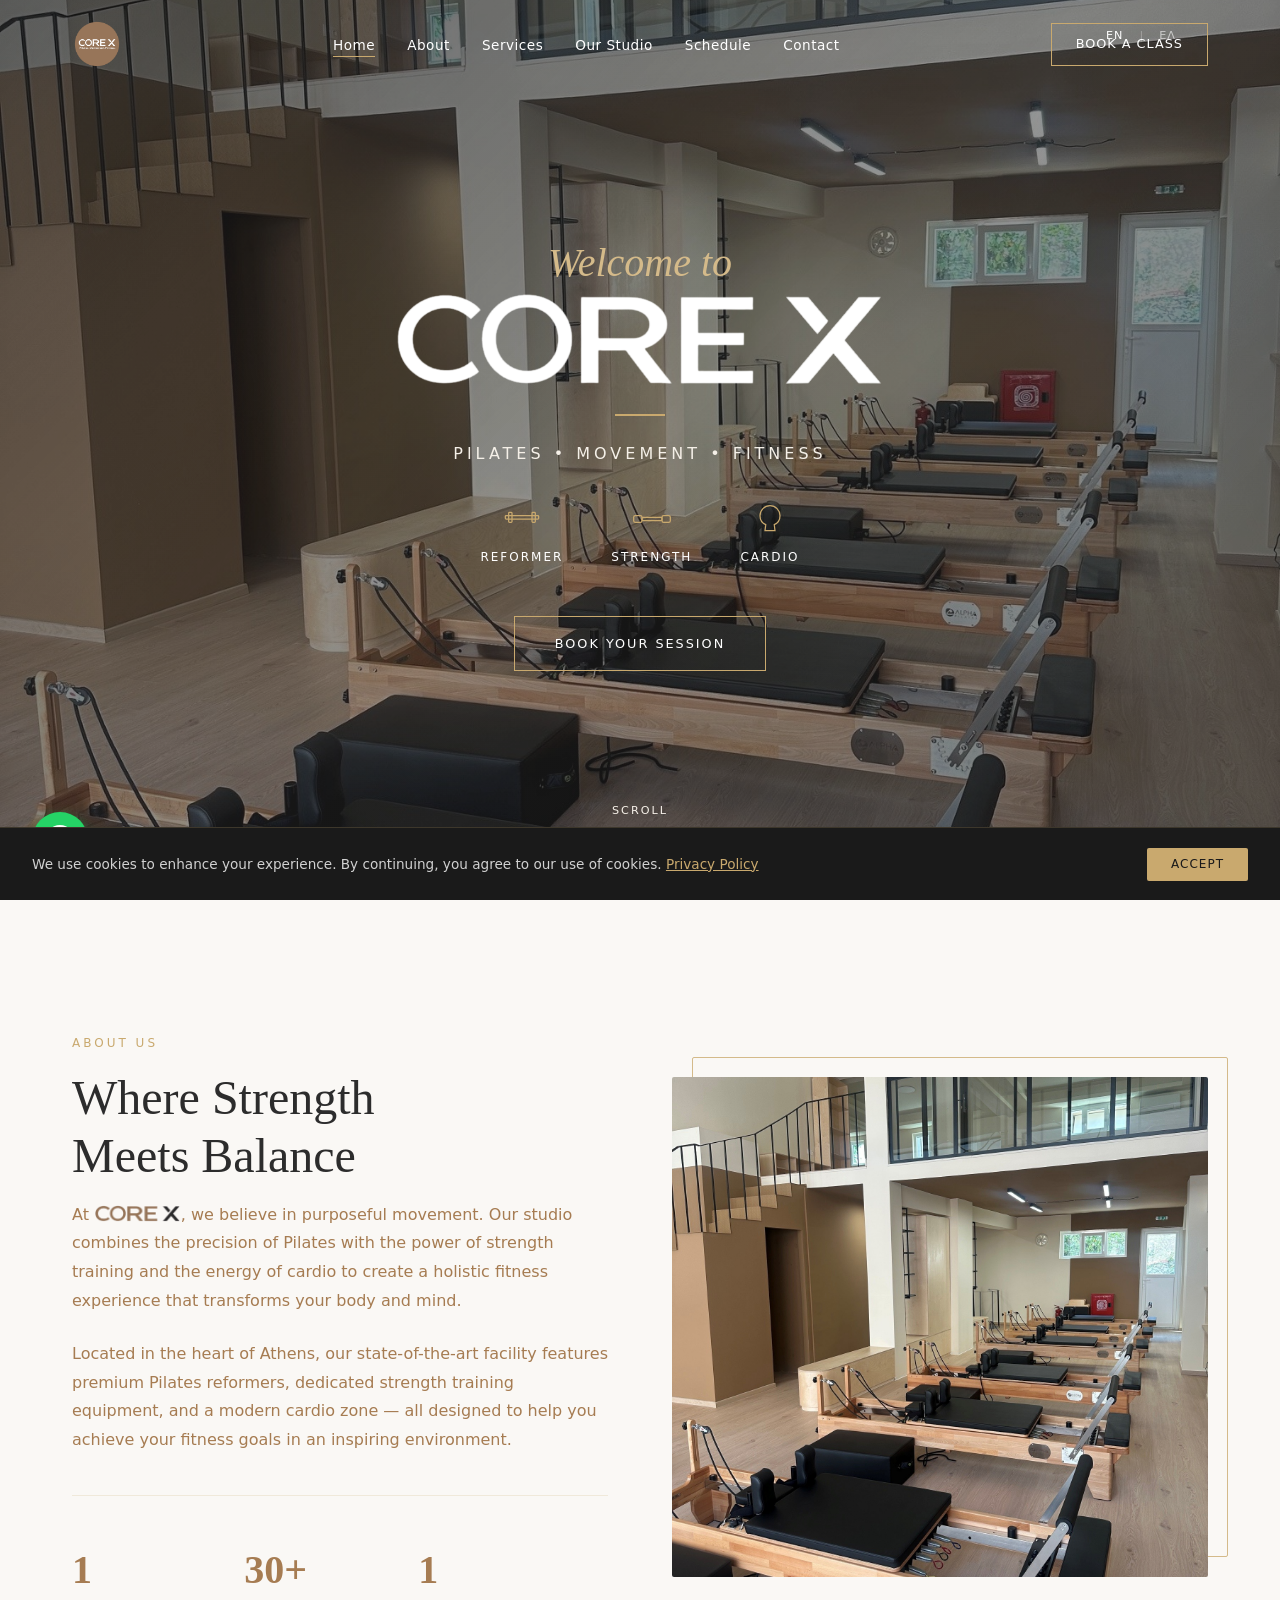
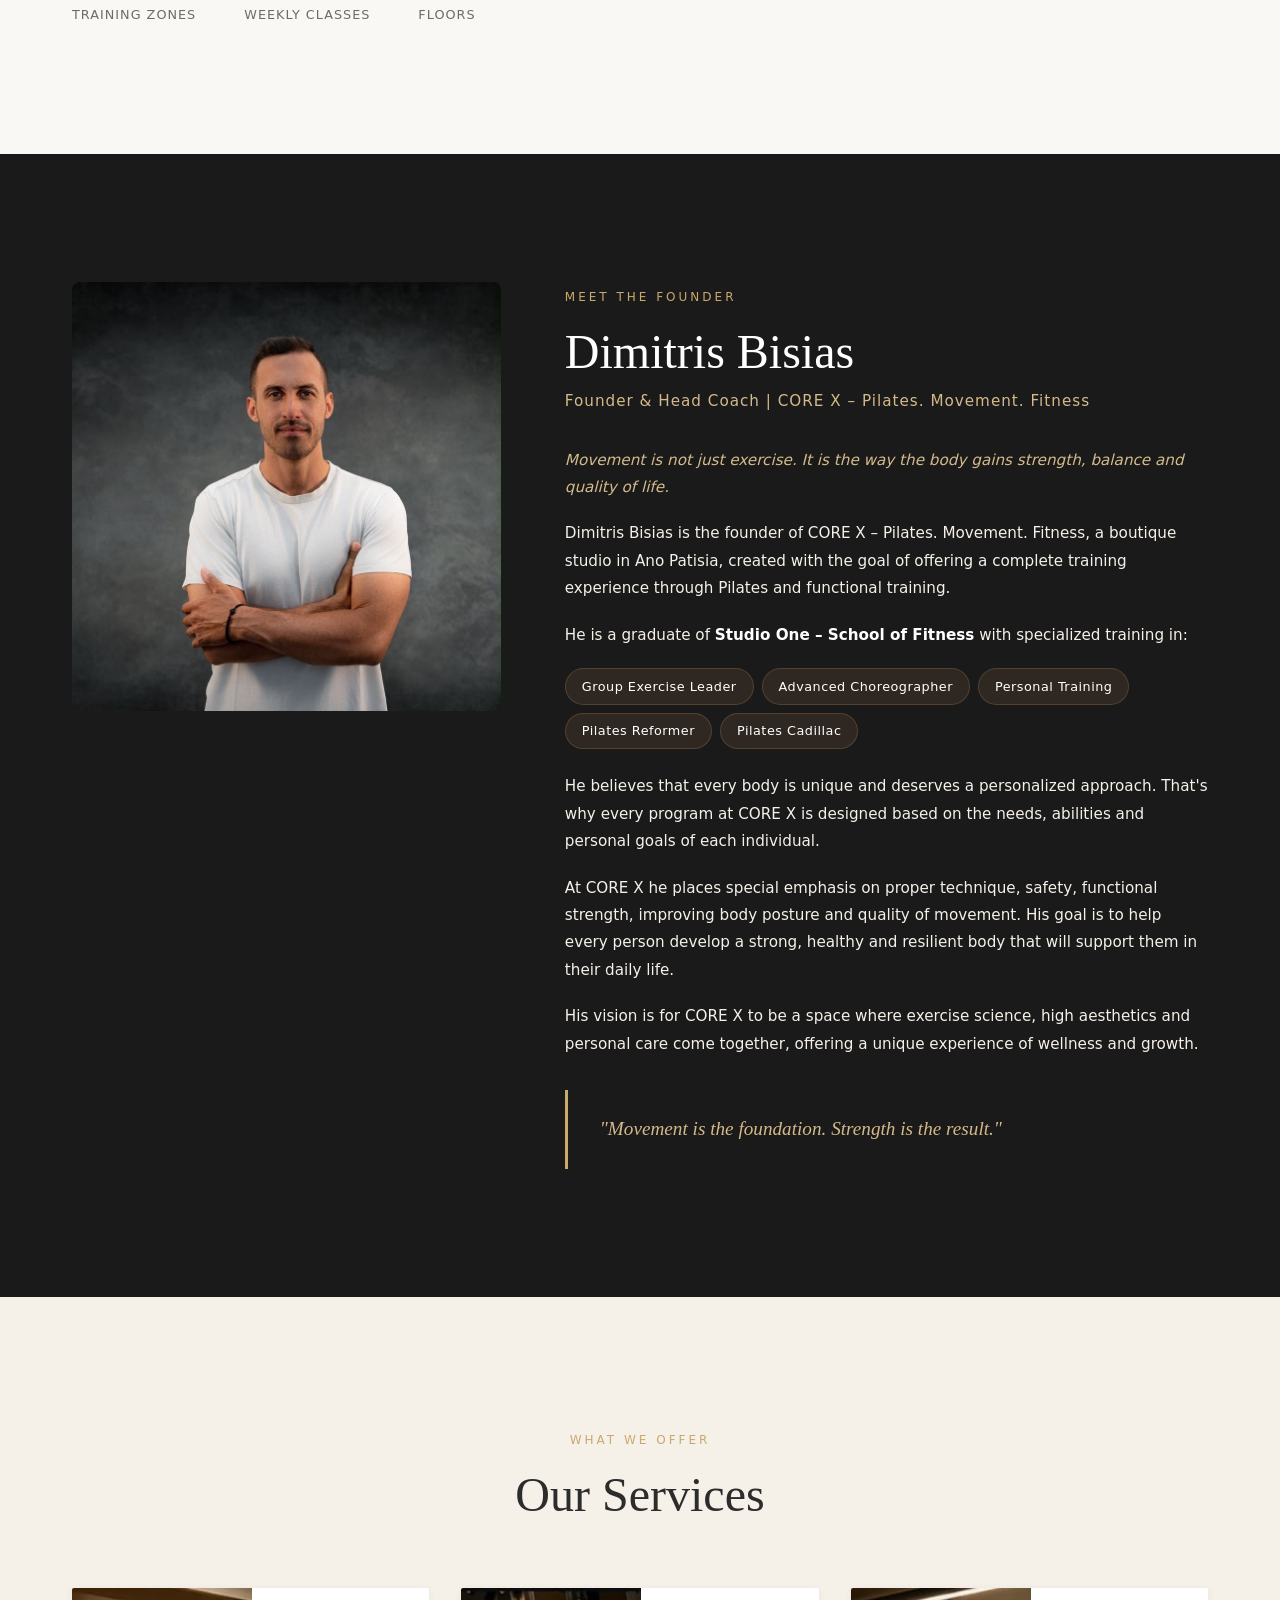
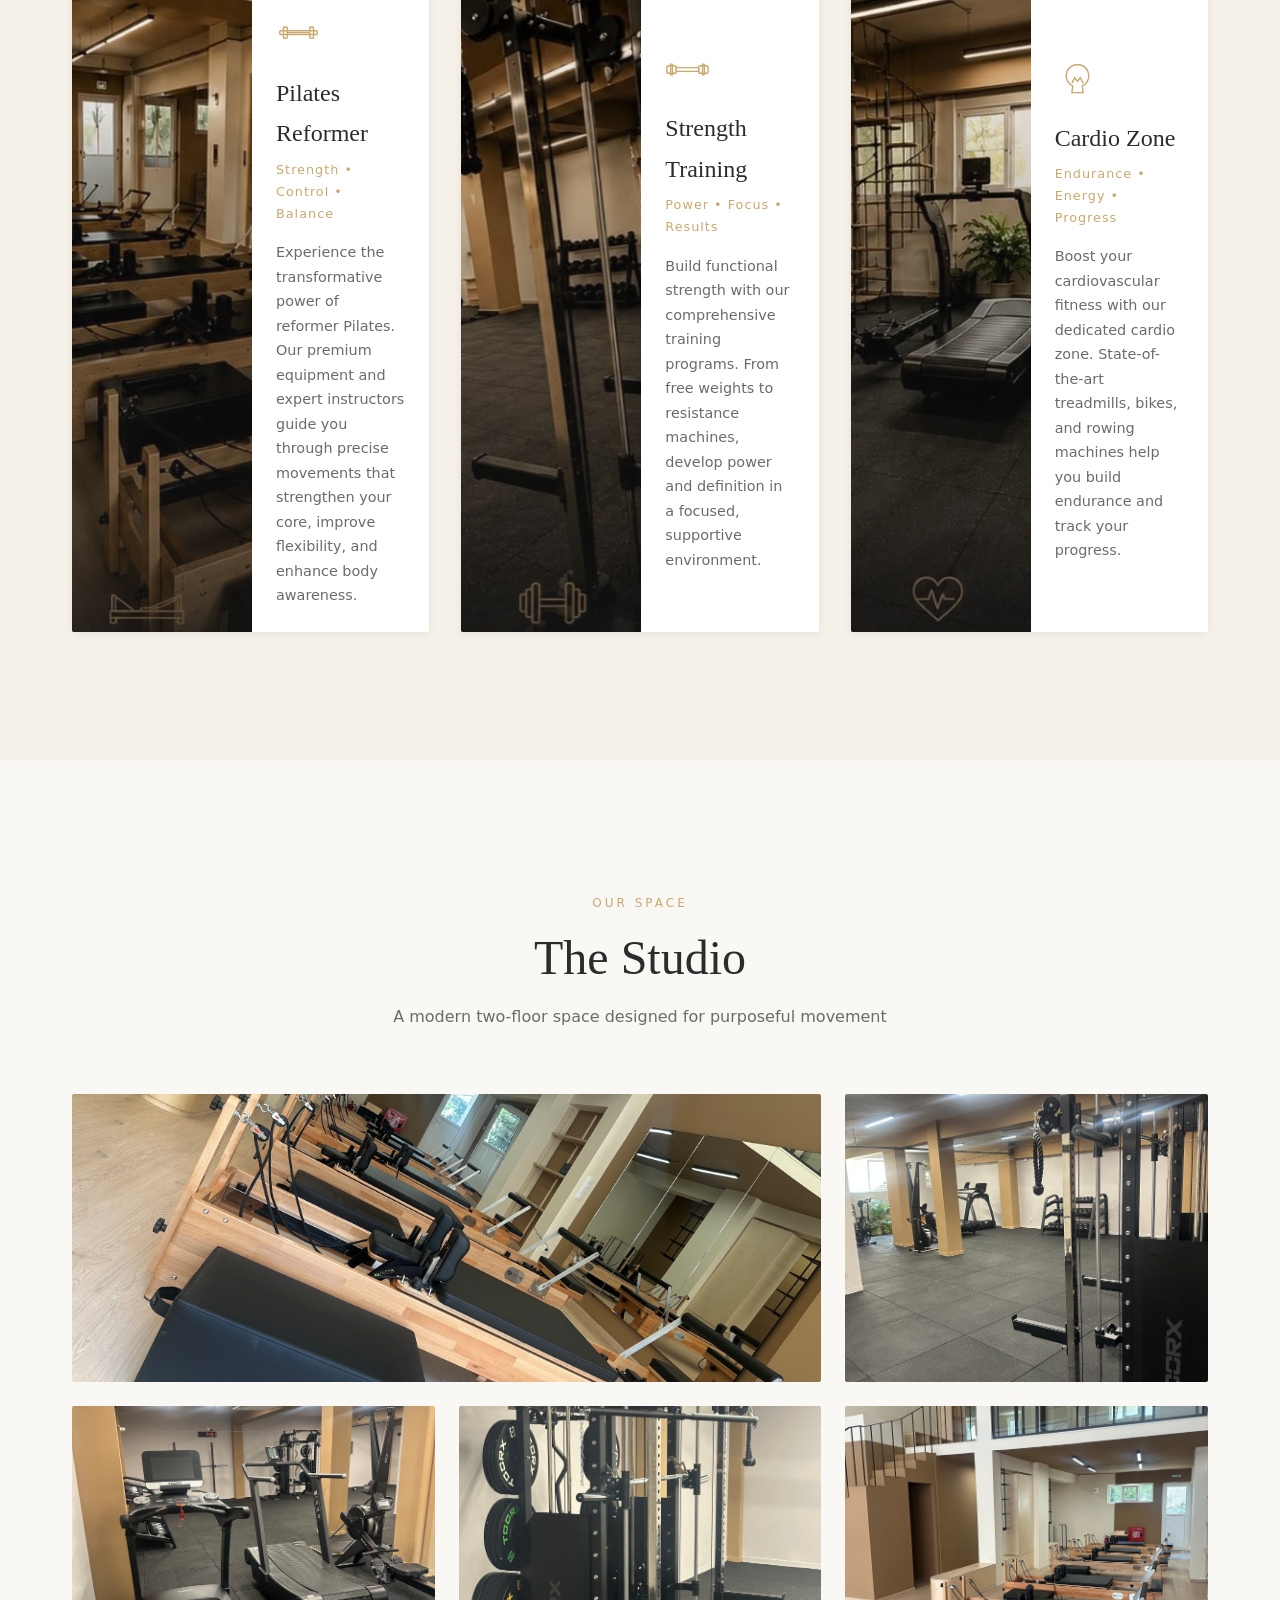
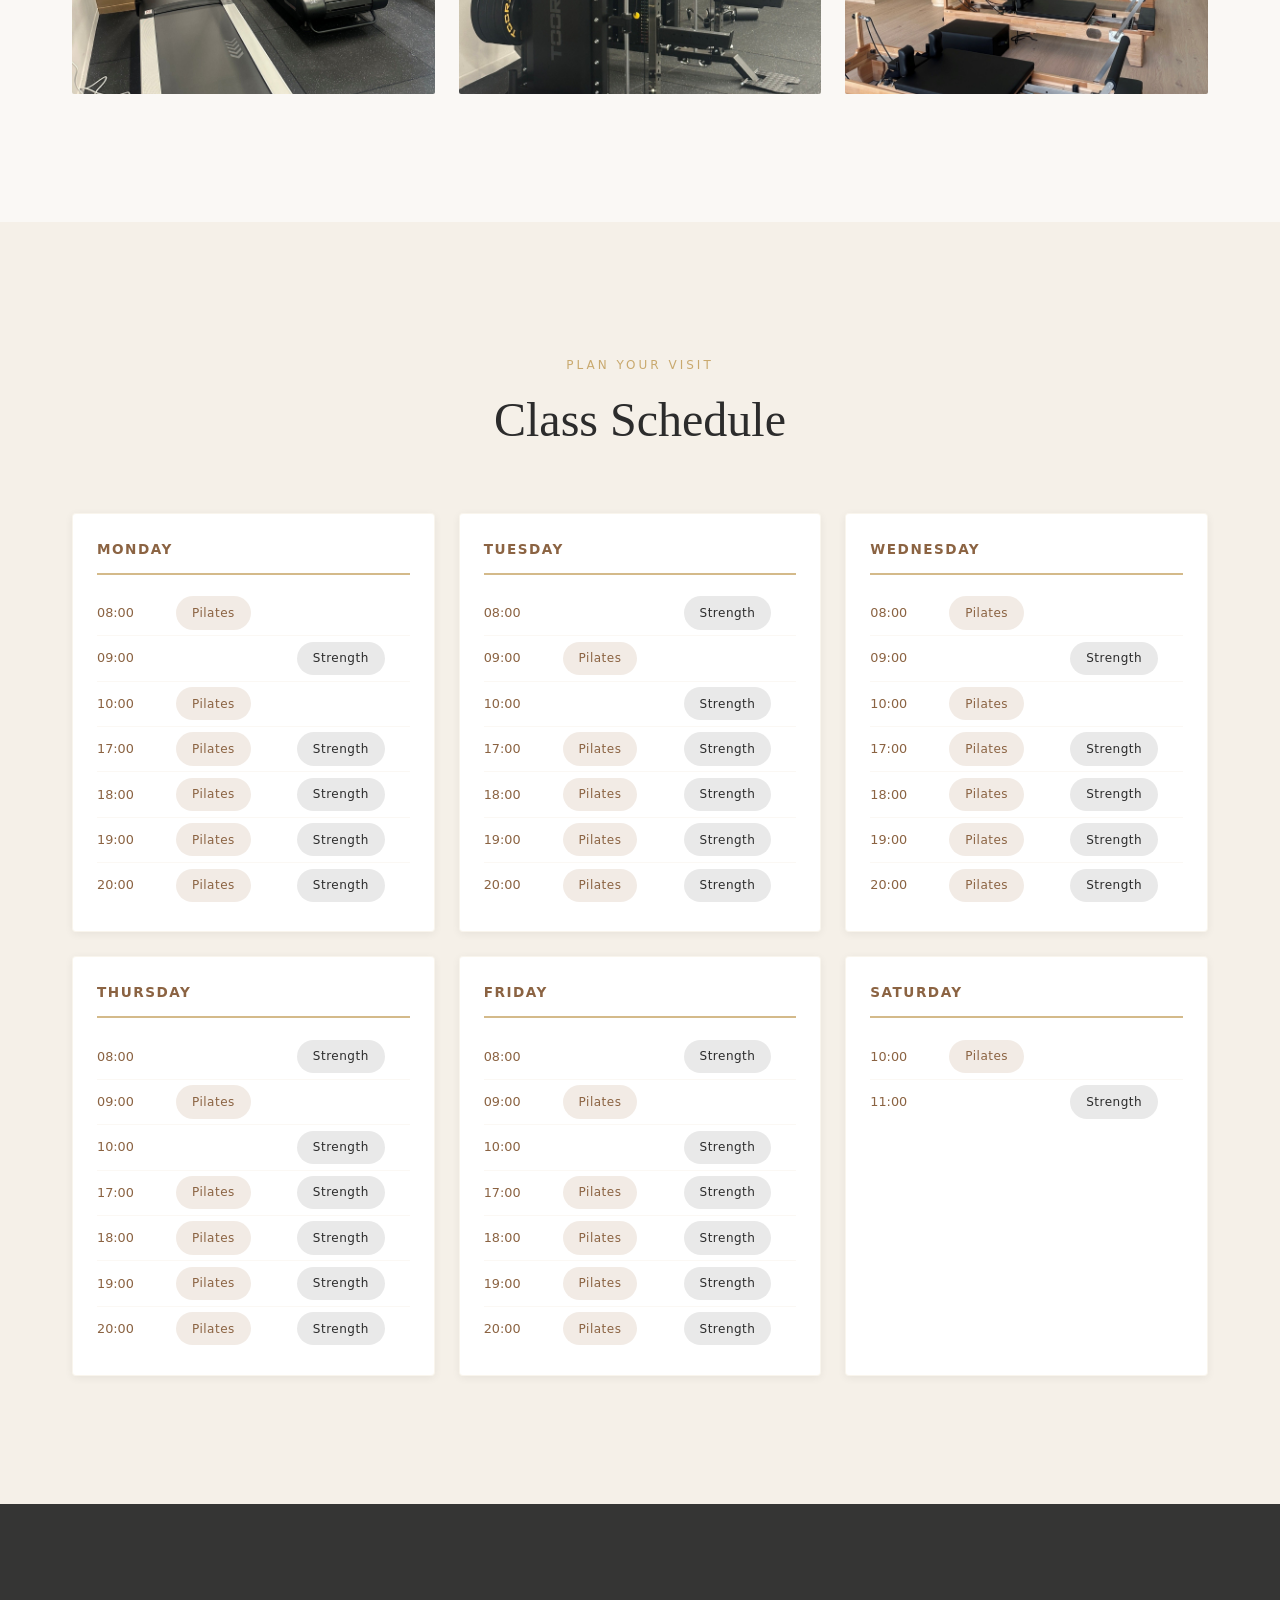
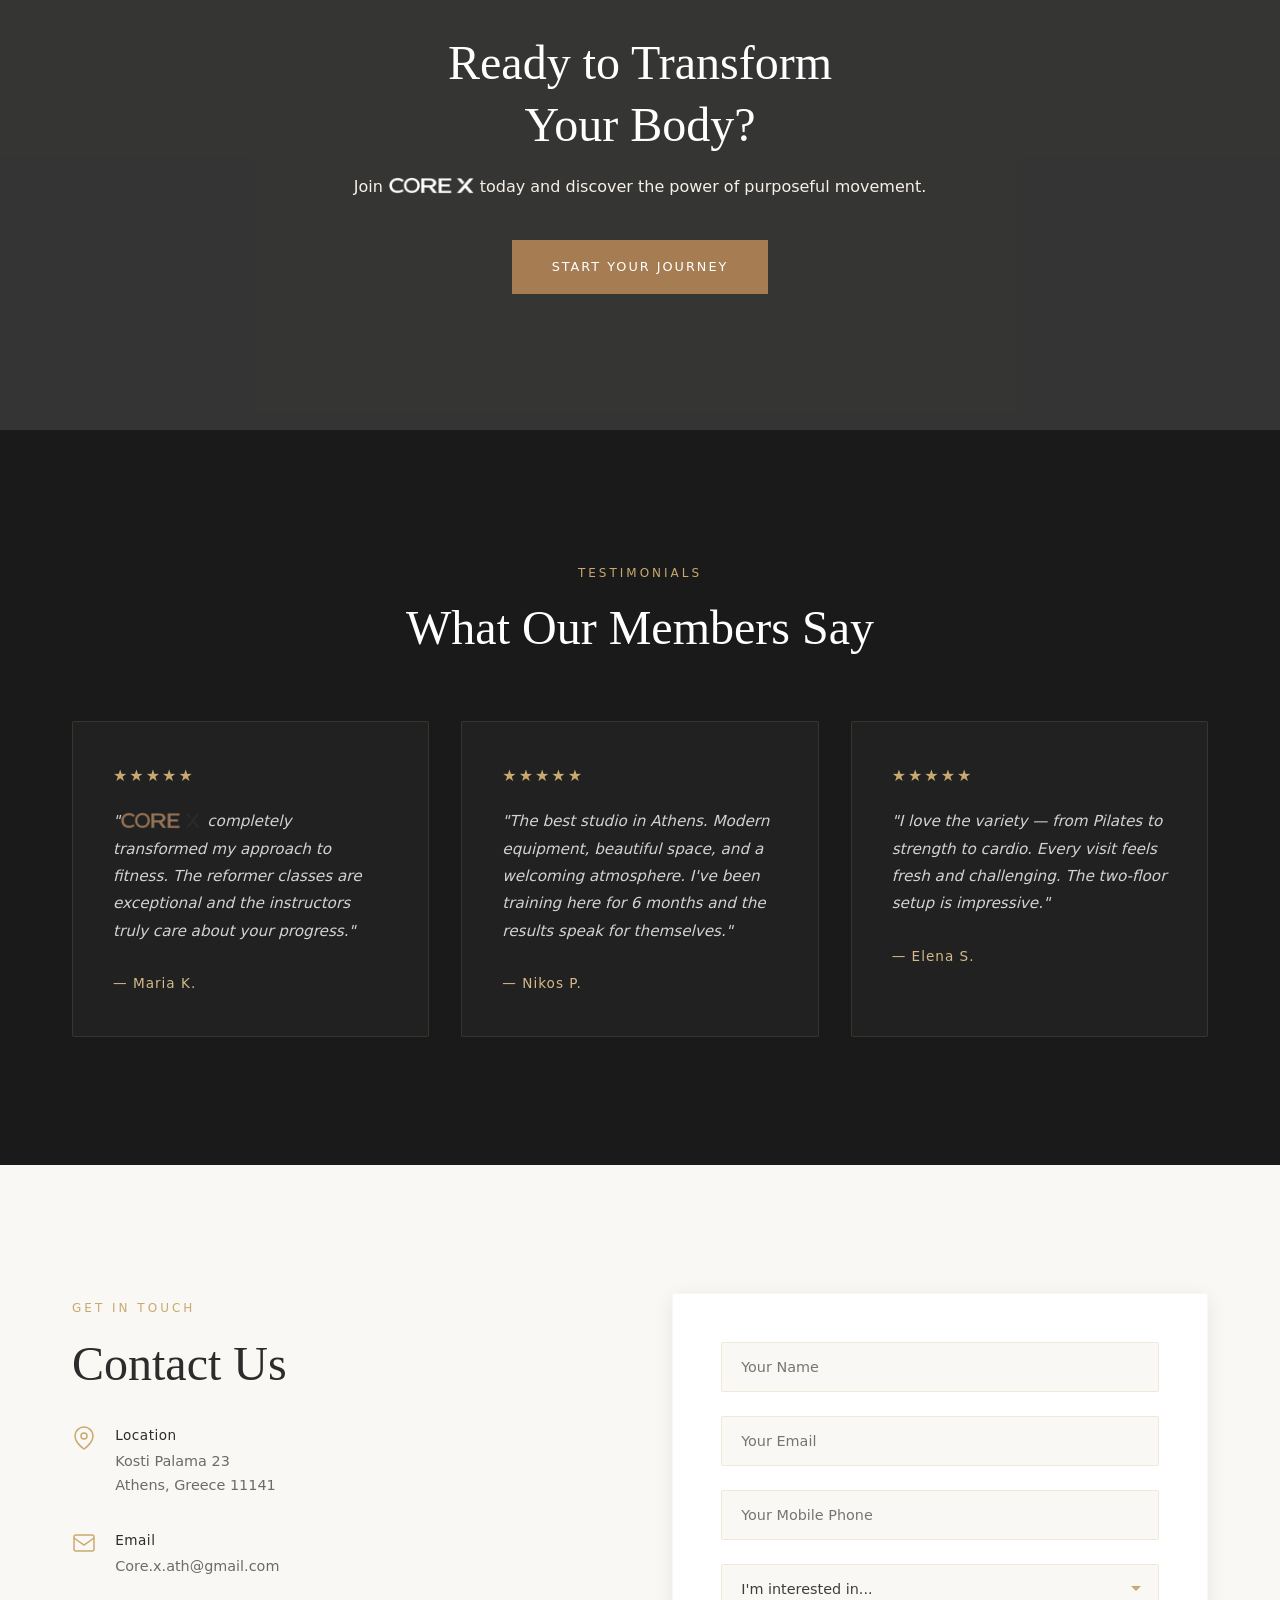
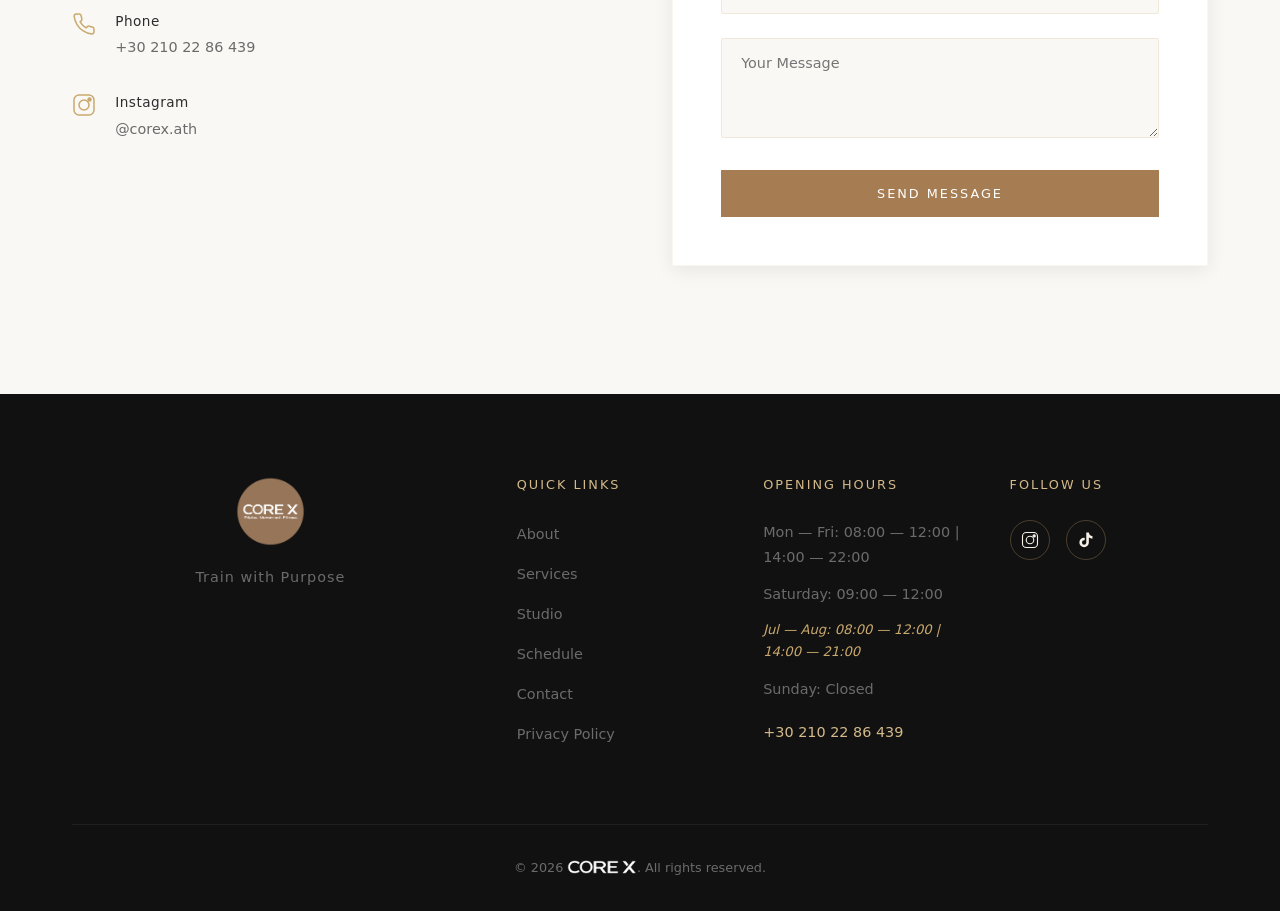
==== index.html @ 6aaf7513 "Add files via upload" ====
<!DOCTYPE html>
<html lang="en">
<head>
    <meta charset="UTF-8">
    <meta name="viewport" content="width=device-width, initial-scale=1.0">
    <title>CORE X — Pilates. Movement. Fitness. | Athens, Greece</title>
    <meta name="description" content="CORE X is a premium Pilates and fitness studio in Athens, Greece. Reformer Pilates, strength training, and cardio in a modern two-floor facility.">
    <meta name="keywords" content="Pilates Athens, Reformer Pilates, fitness studio Athens, strength training Greece, CORE X">
    <meta name="author" content="CORE X">
    <link rel="canonical" href="https://startup-ground-zero.github.io/Core-x/">

    <!-- Google Search Console verification (replace content with your actual verification code) -->
    <meta name="google-site-verification" content="YOUR_VERIFICATION_CODE_HERE">

    <!-- Open Graph -->
    <meta property="og:title" content="CORE X — Pilates. Movement. Fitness.">
    <meta property="og:description" content="Premium Pilates and fitness studio in Athens, Greece. Reformer, strength training, and cardio.">
    <meta property="og:image" content="https://startup-ground-zero.github.io/Core-x/Pilates_beds_overview_1.jpg">
    <meta property="og:url" content="https://startup-ground-zero.github.io/Core-x/">
    <meta property="og:type" content="website">
    <meta property="og:locale" content="en_US">
    <meta property="og:locale:alternate" content="el_GR">

    <!-- Structured Data -->
    <script type="application/ld+json">
    {
        "@context": "https://schema.org",
        "@type": "HealthClub",
        "name": "CORE X",
        "description": "Premium Pilates and fitness studio in Athens, Greece.",
        "url": "https://startup-ground-zero.github.io/Core-x",
        "telephone": "+302102286439",
        "address": {
            "@type": "PostalAddress",
            "streetAddress": "Κωστή Παλαμά 23",
            "addressLocality": "Athens",
            "postalCode": "11141",
            "addressCountry": "GR"
        },
        "openingHoursSpecification": [
            {"@type": "OpeningHoursSpecification", "dayOfWeek": ["Monday","Tuesday","Wednesday","Thursday","Friday"], "opens": "08:00", "closes": "12:00"},
            {"@type": "OpeningHoursSpecification", "dayOfWeek": ["Monday","Tuesday","Wednesday","Thursday","Friday"], "opens": "14:00", "closes": "22:00"},
            {"@type": "OpeningHoursSpecification", "dayOfWeek": "Saturday", "opens": "09:00", "closes": "12:00"}
        ],
        "image": "https://startup-ground-zero.github.io/Core-x/Pilates_beds_overview_1.jpg",
        "sameAs": ["https://instagram.com/corex.ath"]
    }
    </script>

    <link rel="icon" type="image/svg+xml" href="data:image/svg+xml,%3Csvg xmlns='http://www.w3.org/2000/svg' viewBox='0 0 100 100'%3E%3Ccircle cx='50' cy='50' r='45' fill='%23A67C52'/%3E%3Ctext x='50' y='58' font-family='Montserrat,sans-serif' font-size='22' font-weight='600' fill='white' text-anchor='middle'%3ECX%3C/text%3E%3C/svg%3E">
    <link rel="apple-touch-icon" href="data:image/svg+xml,%3Csvg xmlns='http://www.w3.org/2000/svg' viewBox='0 0 180 180'%3E%3Crect width='180' height='180' rx='40' fill='%23A67C52'/%3E%3Ctext x='90' y='105' font-family='Montserrat,sans-serif' font-size='50' font-weight='600' fill='white' text-anchor='middle'%3ECX%3C/text%3E%3C/svg%3E">
    <meta name="theme-color" content="#A67C52">
    <link rel="preconnect" href="https://fonts.googleapis.com">
    <link rel="preconnect" href="https://fonts.gstatic.com" crossorigin>
    <link href="https://fonts.googleapis.com/css2?family=Montserrat:wght@200;700&display=swap" rel="stylesheet">
    <link rel="stylesheet" href="styles.css">

    <!-- Google Analytics — only loads after cookie consent -->
    <script>
        window.dataLayer = window.dataLayer || [];
        function gtag(){dataLayer.push(arguments);}
        function loadGA() {
            if (document.querySelector('script[src*="googletagmanager"]')) return;
            var s = document.createElement('script');
            s.src = 'https://www.googletagmanager.com/gtag/js?id=GA_MEASUREMENT_ID';
            s.async = true;
            document.head.appendChild(s);
            gtag('js', new Date());
            gtag('config', 'GA_MEASUREMENT_ID');
        }
        if (localStorage.getItem('corex-cookies-accepted')) { loadGA(); }
    </script>
</head>
<body>

    <!-- Preloader -->
    <div class="preloader" id="preloader">
        <div class="preloader-inner">
            <img src="logo_master.png" alt="CORE X Logo" class="preloader-logo-img" width="1339" height="1339">
            <div class="preloader-bar"><div class="preloader-progress"></div></div>
        </div>
    </div>

    <!-- Language Toggle -->
    <div class="lang-toggle" id="lang-toggle">
        <button class="lang-btn active" data-lang="en">EN</button>
        <span class="lang-divider">|</span>
        <button class="lang-btn" data-lang="el">ΕΛ</button>
    </div>

    <!-- Navigation -->
    <nav class="navbar" id="navbar">
        <div class="nav-container">
            <a href="#home" class="nav-logo">
                <img src="logo_master.png" alt="CORE X Logo" class="nav-logo-img" width="1339" height="1339">
            </a>
            <ul class="nav-menu" id="nav-menu">
                <li><a href="#home" class="nav-link" data-en="Home" data-el="Αρχική">Home</a></li>
                <li><a href="#about" class="nav-link" data-en="About" data-el="Σχετικά">About</a></li>
                <li><a href="#services" class="nav-link" data-en="Services" data-el="Υπηρεσίες">Services</a></li>
                <li><a href="#studio" class="nav-link" data-en="Our Studio" data-el="Χώρος">Our Studio</a></li>
                <li><a href="#schedule" class="nav-link" data-en="Schedule" data-el="Πρόγραμμα">Schedule</a></li>
                <li><a href="#contact" class="nav-link" data-en="Contact" data-el="Επικοινωνία">Contact</a></li>
            </ul>
            <a href="#contact" class="nav-cta" data-en="Book a Class" data-el="Κράτηση">Book a Class</a>
            <button class="nav-toggle" id="nav-toggle" aria-label="Toggle navigation">
                <span></span>
                <span></span>
                <span></span>
            </button>
        </div>
    </nav>

    <!-- Hero Slideshow -->
    <section class="hero" id="home">
        <div class="hero-slides">
            <div class="hero-slide active" style="background-image: url('Pilates_beds_1.jpg')"></div>
            <div class="hero-slide" style="background-image: url('Pilates_beds_close_2.jpg')"></div>
            <div class="hero-slide" style="background-image: url('Pilates_beds_overview_1.jpg')"></div>
            <div class="hero-slide" style="background-image: url('strength training.jpg')"></div>
            <div class="hero-slide" style="background-image: url('Training_Area_1.jpg')"></div>
            <div class="hero-slide" style="background-image: url('Training_Area_2.jpg')"></div>
            <div class="hero-slide" style="background-image: url('Training_Area_3.jpg')"></div>
            <div class="hero-slide" style="background-image: url('weight_lifting_2.jpg')"></div>
        </div>
        <div class="hero-overlay"></div>
        <div class="hero-content">
            <span class="hero-pretext" data-en="Welcome to" data-el="Καλωσήρθατε στο">Welcome to</span>
            <img src="PDF_corex_screenshot-removebg-preview.png" alt="CORE X" class="hero-brand-img">
            <div class="hero-divider"></div>
            <p class="hero-tagline" data-en="Pilates • Movement • Fitness" data-el="Pilates • Movement • Fitness">Pilates • Movement • Fitness</p>
            <div class="hero-services">
                <div class="hero-service">
                    <svg viewBox="0 0 48 48" fill="none" stroke="currentColor" stroke-width="1.5"><rect x="4" y="20" width="40" height="4" rx="1"/><rect x="8" y="16" width="4" height="12" rx="1"/><rect x="36" y="16" width="4" height="12" rx="1"/></svg>
                    <span data-en="Reformer" data-el="Reformer">Reformer</span>
                </div>
                <div class="hero-service">
                    <svg viewBox="0 0 48 48" fill="none" stroke="currentColor" stroke-width="1.5"><rect x="2" y="20" width="10" height="8" rx="2"/><rect x="36" y="20" width="10" height="8" rx="2"/><rect x="12" y="22" width="24" height="4" rx="1"/></svg>
                    <span data-en="Strength" data-el="Strength">Strength</span>
                </div>
                <div class="hero-service">
                    <svg viewBox="0 0 48 48" fill="none" stroke="currentColor" stroke-width="1.5"><path d="M24 8C17.4 8 12 13.4 12 20c0 4.8 2.8 8.9 6.9 10.8L18 38h12l-.9-7.2C33.2 28.9 36 24.8 36 20c0-6.6-5.4-12-12-12z"/></svg>
                    <span data-en="Cardio" data-el="Cardio">Cardio</span>
                </div>
            </div>
            <a href="#contact" class="hero-btn" data-en="Book Your Session" data-el="Κλείσε Μάθημα">Book Your Session</a>
        </div>
        <div class="hero-scroll">
            <span>Scroll</span>
            <div class="scroll-line"></div>
        </div>
    </section>

    <!-- About Section -->
    <section class="about" id="about">
        <div class="container">
            <div class="about-grid">
                <div class="about-content reveal">
                    <span class="section-label" data-en="About Us" data-el="Σχετικά με εμάς">About Us</span>
                    <h2 class="section-title" data-en="Where Strength Meets Balance" data-el="Όπου η Δύναμη Συναντά την Ισορροπία">Where Strength<br>Meets Balance</h2>
                    <p class="about-text" data-en="At CORE X, we believe in purposeful movement. Our studio combines the precision of Pilates with the power of strength training and the energy of cardio to create a holistic fitness experience that transforms your body and mind." data-el="Στο CORE X, πιστεύουμε στη σκόπιμη κίνηση. Το στούντιο μας συνδυάζει την ακρίβεια του Pilates με τη δύναμη της μυϊκής ενδυνάμωσης και την ενέργεια του cardio για μια ολιστική εμπειρία γυμναστικής.">
                        At <img src="PDF_corex_screenshot-removebg-preview.png" alt="CORE X" class="brand-inline-img">, we believe in purposeful movement. Our studio combines the precision of Pilates 
                        with the power of strength training and the energy of cardio to create a holistic fitness experience 
                        that transforms your body and mind.
                    </p>
                    <p class="about-text" data-en="Located in the heart of Athens, our state-of-the-art facility features premium Pilates reformers, dedicated strength training equipment, and a modern cardio zone — all designed to help you achieve your fitness goals in an inspiring environment." data-el="Στην καρδιά της Αθήνας, ο χώρος μας διαθέτει κορυφαία reformers Pilates, εξοπλισμό ενδυνάμωσης και σύγχρονη ζώνη cardio — όλα σχεδιασμένα για να σας βοηθήσουν να πετύχετε τους στόχους σας.">
                        Located in the heart of Athens, our state-of-the-art facility features premium Pilates reformers, 
                        dedicated strength training equipment, and a modern cardio zone — all designed to help you achieve 
                        your fitness goals in an inspiring environment.
                    </p>
                    <div class="about-stats">
                        <div class="stat">
                            <span class="stat-number counter" data-target="3">0</span>
                            <span class="stat-label" data-en="Training Zones" data-el="Ζώνες Άσκησης">Training Zones</span>
                        </div>
                        <div class="stat">
                            <span class="stat-number counter" data-target="55" data-suffix="+">0</span>
                            <span class="stat-label" data-en="Weekly Classes" data-el="Εβδομαδιαία Μαθήματα">Weekly Classes</span>
                        </div>
                        <div class="stat">
                            <span class="stat-number counter" data-target="2">0</span>
                            <span class="stat-label" data-en="Floors" data-el="Όροφοι">Floors</span>
                        </div>
                    </div>
                </div>
                <div class="about-image reveal">
                    <img src="Pilates_beds_1.jpg" alt="CORE X Studio Interior" loading="lazy" width="1512" height="2016">
                </div>
            </div>
        </div>
    </section>

    <!-- Founder Section -->
    <section class="founder" id="founder">
        <div class="container">
            <div class="founder-grid">
                <div class="founder-image reveal">
                    <img src="photo_dimitris.jpg" alt="Δημήτρης Μπίσιας - Founder & Head Coach" class="founder-photo" loading="lazy">
                </div>
                <div class="founder-content reveal">
                    <span class="section-label" data-en="Meet the Founder" data-el="Γνωρίστε τον Ιδρυτή">Meet the Founder</span>
                    <h2 class="section-title" data-en="Dimitris Bisias" data-el="Δημήτρης Μπίσιας">Dimitris Bisias</h2>
                    <p class="founder-role" data-en="Founder & Head Coach | CORE X – Pilates. Movement. Fitness" data-el="Ιδρυτής & Head Coach | CORE X – Pilates. Movement. Fitness">Founder & Head Coach | CORE X – Pilates. Movement. Fitness</p>

                    <p class="founder-text" data-en="Movement is not just exercise. It is the way the body gains strength, balance and quality of life." data-el="Η κίνηση δεν είναι απλώς άσκηση. Είναι ο τρόπος με τον οποίο το σώμα αποκτά δύναμη, ισορροπία και ποιότητα ζωής.">
                        <em data-en="Movement is not just exercise. It is the way the body gains strength, balance and quality of life." data-el="Η κίνηση δεν είναι απλώς άσκηση. Είναι ο τρόπος με τον οποίο το σώμα αποκτά δύναμη, ισορροπία και ποιότητα ζωής.">Movement is not just exercise. It is the way the body gains strength, balance and quality of life.</em>
                    </p>

                    <p class="founder-text" data-en="Dimitris Bisias is the founder of CORE X – Pilates. Movement. Fitness, a boutique studio in Ano Patisia, created with the goal of offering a complete training experience through Pilates and functional training." data-el="Ο Δημήτρης Μπίσιας είναι ο ιδρυτής του CORE X – Pilates. Movement. Fitness, ενός boutique studio στα Άνω Πατήσια, που δημιουργήθηκε με στόχο να προσφέρει μια ολοκληρωμένη εμπειρία εκγύμνασης μέσα από το Pilates και τη λειτουργική προπόνηση.">
                        Dimitris Bisias is the founder of CORE X – Pilates. Movement. Fitness, a boutique studio in Ano Patisia, created with the goal of offering a complete training experience through Pilates and functional training.
                    </p>

                    <p class="founder-text" data-en="He is a graduate of Studio One – School of Fitness with specialized training in:" data-el="Είναι τελειόφοιτος της Studio One – School of Fitness και διαθέτει εξειδικευμένη εκπαίδευση στους τομείς:">
                        He is a graduate of <strong>Studio One – School of Fitness</strong> with specialized training in:
                    </p>
                    <ul class="founder-certs">
                        <li>Group Exercise Leader</li>
                        <li>Advanced Choreographer</li>
                        <li>Personal Training</li>
                        <li>Pilates Reformer</li>
                        <li>Pilates Cadillac</li>
                    </ul>

                    <p class="founder-text" data-en="He believes that every body is unique and deserves a personalized approach. That's why every program at CORE X is designed based on the needs, abilities and personal goals of each individual." data-el="Πιστεύει ότι κάθε σώμα είναι μοναδικό και αξίζει μια εξατομικευμένη προσέγγιση. Για αυτό, κάθε πρόγραμμα στο CORE X σχεδιάζεται με γνώμονα τις ανάγκες, τις δυνατότητες και τους προσωπικούς στόχους του κάθε ασκούμενου.">
                        He believes that every body is unique and deserves a personalized approach. That's why every program at CORE X is designed based on the needs, abilities and personal goals of each individual.
                    </p>

                    <p class="founder-text" data-en="At CORE X he places special emphasis on proper technique, safety, functional strength, improving body posture and quality of movement. His goal is to help every person develop a strong, healthy and resilient body that will support them in their daily life." data-el="Στο CORE X δίνει ιδιαίτερη έμφαση στη σωστή τεχνική, την ασφάλεια, τη λειτουργική δύναμη, τη βελτίωση της στάσης του σώματος και την ποιότητα της κίνησης. Στόχος του είναι να βοηθά κάθε άνθρωπο να αναπτύξει ένα δυνατό, υγιές και ανθεκτικό σώμα που θα τον υποστηρίζει στην καθημερινή του ζωή.">
                        At CORE X he places special emphasis on proper technique, safety, functional strength, improving body posture and quality of movement. His goal is to help every person develop a strong, healthy and resilient body that will support them in their daily life.
                    </p>

                    <p class="founder-text" data-en="His vision is for CORE X to be a space where exercise science, high aesthetics and personal care come together, offering a unique experience of wellness and growth." data-el="Το όραμά του είναι το CORE X να αποτελεί έναν χώρο όπου η επιστήμη της άσκησης, η υψηλή αισθητική και η προσωπική φροντίδα συνδυάζονται, προσφέροντας μια ξεχωριστή εμπειρία ευεξίας και εξέλιξης.">
                        His vision is for CORE X to be a space where exercise science, high aesthetics and personal care come together, offering a unique experience of wellness and growth.
                    </p>

                    <blockquote class="founder-quote">
                        "Movement is the foundation. Strength is the result."
                    </blockquote>
                </div>
            </div>
        </div>
    </section>

    <!-- Services Section -->
    <section class="services" id="services">
        <div class="container">
            <div class="section-header reveal">
                <span class="section-label" data-en="What We Offer" data-el="Τι Προσφέρουμε">What We Offer</span>
                <h2 class="section-title" data-en="Our Services" data-el="Υπηρεσίες">Our Services</h2>
            </div>
            <div class="services-grid">
                <div class="service-card reveal">
                    <div class="service-image">
                        <img src="pilates reformer.jpg" alt="Pilates Reformer" loading="lazy" width="194" height="595">
                        <div class="service-overlay"></div>
                    </div>
                    <div class="service-content">
                        <div class="service-icon">
                            <svg viewBox="0 0 48 48" fill="none" stroke="currentColor" stroke-width="1.5">
                                <rect x="4" y="20" width="40" height="4" rx="1"/>
                                <rect x="8" y="16" width="4" height="12" rx="1"/>
                                <rect x="36" y="16" width="4" height="12" rx="1"/>
                                <line x1="12" y1="22" x2="36" y2="22"/>
                            </svg>
                        </div>
                        <h3 data-en="Pilates Reformer" data-el="Pilates Reformer">Pilates Reformer</h3>
                        <p class="service-keywords">Strength • Control • Balance</p>
                        <p data-en="Experience the transformative power of reformer Pilates. Our premium equipment and expert instructors guide you through precise movements that strengthen your core, improve flexibility, and enhance body awareness." data-el="Ζήστε τη μεταμορφωτική δύναμη του Pilates Reformer. Ο κορυφαίος εξοπλισμός και οι έμπειροι εκπαιδευτές μας σας καθοδηγούν σε ακριβείς κινήσεις που ενδυναμώνουν τον κορμό σας.">Experience the transformative power of reformer Pilates. Our premium equipment and expert instructors guide you through precise movements that strengthen your core, improve flexibility, and enhance body awareness.</p>
                    </div>
                </div>
                <div class="service-card reveal">
                    <div class="service-image">
                        <img src="strength training.jpg" alt="Strength Training" loading="lazy" width="239" height="604">
                        <div class="service-overlay"></div>
                    </div>
                    <div class="service-content">
                        <div class="service-icon">
                            <svg viewBox="0 0 48 48" fill="none" stroke="currentColor" stroke-width="1.5">
                                <rect x="2" y="20" width="10" height="8" rx="2"/>
                                <rect x="36" y="20" width="10" height="8" rx="2"/>
                                <rect x="12" y="22" width="24" height="4" rx="1"/>
                                <rect x="6" y="18" width="2" height="12" rx="1"/>
                                <rect x="40" y="18" width="2" height="12" rx="1"/>
                            </svg>
                        </div>
                        <h3 data-en="Strength Training" data-el="Ενδυνάμωση">Strength Training</h3>
                        <p class="service-keywords">Power • Focus • Results</p>
                        <p data-en="Build functional strength with our comprehensive training programs. From free weights to resistance machines, develop power and definition in a focused, supportive environment." data-el="Χτίστε λειτουργική δύναμη με τα ολοκληρωμένα προγράμματα προπόνησής μας. Από ελεύθερα βάρη μέχρι μηχανήματα αντίστασης, αναπτύξτε δύναμη σε ένα υποστηρικτικό περιβάλλον.">Build functional strength with our comprehensive training programs. From free weights to resistance machines, develop power and definition in a focused, supportive environment.</p>
                    </div>
                </div>
                <div class="service-card reveal">
                    <div class="service-image">
                        <img src="cardio zone.jpg" alt="Cardio Zone" loading="lazy" width="221" height="598">
                        <div class="service-overlay"></div>
                    </div>
                    <div class="service-content">
                        <div class="service-icon">
                            <svg viewBox="0 0 48 48" fill="none" stroke="currentColor" stroke-width="1.5">
                                <path d="M24 8C17.4 8 12 13.4 12 20c0 4.8 2.8 8.9 6.9 10.8L18 38h12l-.9-7.2C33.2 28.9 36 24.8 36 20c0-6.6-5.4-12-12-12z"/>
                                <path d="M18 28l3-6 3 4 3-4 3 6"/>
                            </svg>
                        </div>
                        <h3 data-en="Cardio Zone" data-el="Ζώνη Cardio">Cardio Zone</h3>
                        <p class="service-keywords">Endurance • Energy • Progress</p>
                        <p data-en="Boost your cardiovascular fitness with our dedicated cardio zone. State-of-the-art treadmills, bikes, and rowing machines help you build endurance and track your progress." data-el="Ενισχύστε την καρδιαγγειακή σας υγεία στη ζώνη cardio μας. Κορυφαίοι διάδρομοι, ποδήλατα και κωπηλατικά μηχανήματα σας βοηθούν να χτίσετε αντοχή.">Boost your cardiovascular fitness with our dedicated cardio zone. State-of-the-art treadmills, bikes, and rowing machines help you build endurance and track your progress.</p>
                    </div>
                </div>
            </div>
        </div>
    </section>

    <!-- Studio Gallery Section -->
    <section class="studio" id="studio">
        <div class="container">
            <div class="section-header reveal">
                <span class="section-label" data-en="Our Space" data-el="Ο Χώρος μας">Our Space</span>
                <h2 class="section-title" data-en="The Studio" data-el="Το Στούντιο">The Studio</h2>
                <p class="section-subtitle" data-en="A modern two-floor space designed for purposeful movement" data-el="Ένας σύγχρονος χώρος δύο ορόφων σχεδιασμένος για σκόπιμη κίνηση">A modern two-floor space designed for purposeful movement</p>
            </div>
            <div class="studio-gallery reveal-grid">
                <div class="gallery-item gallery-large" data-lightbox="Pilates_beds_close_2.jpg">
                    <img src="Pilates_beds_close_2.jpg" alt="CORE X Pilates Beds" loading="lazy" width="1512" height="2016">
                    <div class="gallery-caption" data-en="Main Studio" data-el="Κεντρικός Χώρος">Main Studio</div>
                </div>
                <div class="gallery-item" data-lightbox="Training_Area_2.jpg">
                    <img src="Training_Area_2.jpg" alt="Functional training zone with resistance equipment" loading="lazy" width="1512" height="2016">
                    <div class="gallery-caption" data-en="Training Area" data-el="Χώρος Προπόνησης">Training Area</div>
                </div>
                <div class="gallery-item" data-lightbox="Training_Area_3.jpg">
                    <img src="Training_Area_3.jpg" alt="Open floor training space with mirrors and free weights" loading="lazy" width="1512" height="2016">
                    <div class="gallery-caption" data-en="Training Area" data-el="Χώρος Προπόνησης">Training Area</div>
                </div>
                <div class="gallery-item" data-lightbox="weight_lifting_2.jpg">
                    <img src="weight_lifting_2.jpg" alt="Dedicated weight lifting station with dumbbells and barbells" loading="lazy" width="1512" height="2016">
                    <div class="gallery-caption" data-en="Weight Lifting" data-el="Άρση Βαρών">Weight Lifting</div>
                </div>
                <div class="gallery-item" data-lightbox="Pilates_beds_1.jpg">
                    <img src="Pilates_beds_1.jpg" alt="Row of premium Pilates reformer beds in bright studio" loading="lazy" width="1512" height="2016">
                    <div class="gallery-caption" data-en="Pilates Beds" data-el="Κρεβάτια Pilates">Pilates Beds</div>
                </div>
            </div>
        </div>
    </section>

    <!-- Lightbox -->
    <div class="lightbox" id="lightbox">
        <button class="lightbox-close" aria-label="Close">&times;</button>
        <img class="lightbox-img" src="" alt="Gallery image">
    </div>

    <!-- Schedule Section -->
    <section class="schedule" id="schedule">
        <div class="container">
            <div class="section-header reveal">
                <span class="section-label" data-en="Plan Your Visit" data-el="Προγραμματίστε">Plan Your Visit</span>
                <h2 class="section-title" data-en="Class Schedule" data-el="Πρόγραμμα Μαθημάτων">Class Schedule</h2>
            </div>
            <div class="schedule-days reveal-stagger">
                <div class="schedule-day-card">
                    <h3 class="schedule-day-title" data-en="Monday" data-el="Δευτέρα">Monday</h3>
                    <table class="schedule-day-table">
                        <tbody>
                            <tr><td>08:00</td><td><span class="class-pill pilates">Pilates</span></td><td></td></tr>
                            <tr><td>09:00</td><td></td><td><span class="class-pill strength">Strength</span></td></tr>
                            <tr><td>10:00</td><td><span class="class-pill pilates">Pilates</span></td><td></td></tr>
                            <tr><td>17:00</td><td><span class="class-pill pilates">Pilates</span></td><td><span class="class-pill strength">Strength</span></td></tr>
                            <tr><td>18:00</td><td><span class="class-pill pilates">Pilates</span></td><td><span class="class-pill strength">Strength</span></td></tr>
                            <tr><td>19:00</td><td><span class="class-pill pilates">Pilates</span></td><td><span class="class-pill strength">Strength</span></td></tr>
                            <tr><td>20:00</td><td><span class="class-pill pilates">Pilates</span></td><td><span class="class-pill strength">Strength</span></td></tr>
                        </tbody>
                    </table>
                </div>
                <div class="schedule-day-card">
                    <h3 class="schedule-day-title" data-en="Tuesday" data-el="Τρίτη">Tuesday</h3>
                    <table class="schedule-day-table">
                        <tbody>
                            <tr><td>08:00</td><td></td><td><span class="class-pill strength">Strength</span></td></tr>
                            <tr><td>09:00</td><td><span class="class-pill pilates">Pilates</span></td><td></td></tr>
                            <tr><td>10:00</td><td></td><td><span class="class-pill strength">Strength</span></td></tr>
                            <tr><td>17:00</td><td><span class="class-pill pilates">Pilates</span></td><td><span class="class-pill strength">Strength</span></td></tr>
                            <tr><td>18:00</td><td><span class="class-pill pilates">Pilates</span></td><td><span class="class-pill strength">Strength</span></td></tr>
                            <tr><td>19:00</td><td><span class="class-pill pilates">Pilates</span></td><td><span class="class-pill strength">Strength</span></td></tr>
                            <tr><td>20:00</td><td><span class="class-pill pilates">Pilates</span></td><td><span class="class-pill strength">Strength</span></td></tr>
                        </tbody>
                    </table>
                </div>
                <div class="schedule-day-card">
                    <h3 class="schedule-day-title" data-en="Wednesday" data-el="Τετάρτη">Wednesday</h3>
                    <table class="schedule-day-table">
                        <tbody>
                            <tr><td>08:00</td><td><span class="class-pill pilates">Pilates</span></td><td></td></tr>
                            <tr><td>09:00</td><td></td><td><span class="class-pill strength">Strength</span></td></tr>
                            <tr><td>10:00</td><td><span class="class-pill pilates">Pilates</span></td><td></td></tr>
                            <tr><td>17:00</td><td><span class="class-pill pilates">Pilates</span></td><td><span class="class-pill strength">Strength</span></td></tr>
                            <tr><td>18:00</td><td><span class="class-pill pilates">Pilates</span></td><td><span class="class-pill strength">Strength</span></td></tr>
                            <tr><td>19:00</td><td><span class="class-pill pilates">Pilates</span></td><td><span class="class-pill strength">Strength</span></td></tr>
                            <tr><td>20:00</td><td><span class="class-pill pilates">Pilates</span></td><td><span class="class-pill strength">Strength</span></td></tr>
                        </tbody>
                    </table>
                </div>
                <div class="schedule-day-card">
                    <h3 class="schedule-day-title" data-en="Thursday" data-el="Πέμπτη">Thursday</h3>
                    <table class="schedule-day-table">
                        <tbody>
                            <tr><td>08:00</td><td></td><td><span class="class-pill strength">Strength</span></td></tr>
                            <tr><td>09:00</td><td><span class="class-pill pilates">Pilates</span></td><td></td></tr>
                            <tr><td>10:00</td><td></td><td><span class="class-pill strength">Strength</span></td></tr>
                            <tr><td>17:00</td><td><span class="class-pill pilates">Pilates</span></td><td><span class="class-pill strength">Strength</span></td></tr>
                            <tr><td>18:00</td><td><span class="class-pill pilates">Pilates</span></td><td><span class="class-pill strength">Strength</span></td></tr>
                            <tr><td>19:00</td><td><span class="class-pill pilates">Pilates</span></td><td><span class="class-pill strength">Strength</span></td></tr>
                            <tr><td>20:00</td><td><span class="class-pill pilates">Pilates</span></td><td><span class="class-pill strength">Strength</span></td></tr>
                        </tbody>
                    </table>
                </div>
                <div class="schedule-day-card">
                    <h3 class="schedule-day-title" data-en="Friday" data-el="Παρασκευή">Friday</h3>
                    <table class="schedule-day-table">
                        <tbody>
                            <tr><td>08:00</td><td></td><td><span class="class-pill strength">Strength</span></td></tr>
                            <tr><td>09:00</td><td><span class="class-pill pilates">Pilates</span></td><td></td></tr>
                            <tr><td>10:00</td><td></td><td><span class="class-pill strength">Strength</span></td></tr>
                            <tr><td>17:00</td><td><span class="class-pill pilates">Pilates</span></td><td><span class="class-pill strength">Strength</span></td></tr>
                            <tr><td>18:00</td><td><span class="class-pill pilates">Pilates</span></td><td><span class="class-pill strength">Strength</span></td></tr>
                            <tr><td>19:00</td><td><span class="class-pill pilates">Pilates</span></td><td><span class="class-pill strength">Strength</span></td></tr>
                            <tr><td>20:00</td><td><span class="class-pill pilates">Pilates</span></td><td><span class="class-pill strength">Strength</span></td></tr>
                        </tbody>
                    </table>
                </div>
                <div class="schedule-day-card">
                    <h3 class="schedule-day-title" data-en="Saturday" data-el="Σάββατο">Saturday</h3>
                    <table class="schedule-day-table">
                        <tbody>
                            <tr><td>10:00</td><td><span class="class-pill pilates">Pilates</span></td><td></td></tr>
                            <tr><td>11:00</td><td></td><td><span class="class-pill strength">Strength</span></td></tr>
                        </tbody>
                    </table>
                </div>
            </div>
        </div>
    </section>

    <!-- CTA Section -->
    <section class="cta">
        <div class="cta-overlay"></div>
        <div class="container">
            <div class="cta-content reveal">
                <h2 data-en="Ready to Transform Your Body?" data-el="Έτοιμοι να Μεταμορφώσετε το Σώμα σας;">Ready to Transform<br>Your Body?</h2>
                <p data-en="Join CORE X today and discover the power of purposeful movement." data-el="Γίνετε μέλος στο CORE X σήμερα και ανακαλύψτε τη δύναμη της σκόπιμης κίνησης.">Join <img src="PDF_corex_screenshot-removebg-preview.png" alt="CORE X" class="brand-inline-img"> today and discover the power of purposeful movement.</p>
                <a href="#contact" class="btn-primary" data-en="Start Your Journey" data-el="Ξεκινήστε Σήμερα">Start Your Journey</a>
            </div>
        </div>
    </section>

    <!-- Testimonials Section -->
    <section class="testimonials" id="testimonials">
        <div class="container">
            <div class="section-header reveal">
                <span class="section-label" data-en="Testimonials" data-el="Μαρτυρίες">Testimonials</span>
                <h2 class="section-title" data-en="What Our Members Say" data-el="Τι Λένε τα Μέλη μας">What Our Members Say</h2>
            </div>
            <div class="testimonials-grid reveal-stagger">
                <div class="testimonial-card">
                    <div class="testimonial-stars">★★★★★</div>
                    <p class="testimonial-text" data-en="CORE X completely transformed my approach to fitness. The reformer classes are exceptional and the instructors truly care about your progress." data-el="Το CORE X μεταμόρφωσε τελείως την προσέγγισή μου στη γυμναστική. Τα μαθήματα reformer είναι εξαιρετικά και οι εκπαιδευτές νοιάζονται πραγματικά.">"<img src="PDF_corex_screenshot-removebg-preview.png" alt="CORE X" class="brand-inline-img"> completely transformed my approach to fitness. The reformer classes are exceptional and the instructors truly care about your progress."</p>
                    <span class="testimonial-author">— Maria K.</span>
                </div>
                <div class="testimonial-card">
                    <div class="testimonial-stars">★★★★★</div>
                    <p class="testimonial-text" data-en="The best studio in Athens. Modern equipment, beautiful space, and a welcoming atmosphere. I've been training here for 6 months and the results speak for themselves." data-el="Το καλύτερο στούντιο στην Αθήνα. Σύγχρονος εξοπλισμός, όμορφος χώρος και φιλόξενη ατμόσφαιρα. Προπονούμαι εδώ 6 μήνες και τα αποτελέσματα μιλούν μόνα τους.">"The best studio in Athens. Modern equipment, beautiful space, and a welcoming atmosphere. I've been training here for 6 months and the results speak for themselves."</p>
                    <span class="testimonial-author">— Nikos P.</span>
                </div>
                <div class="testimonial-card">
                    <div class="testimonial-stars">★★★★★</div>
                    <p class="testimonial-text" data-en="I love the variety — from Pilates to strength to cardio. Every visit feels fresh and challenging. The two-floor setup is impressive." data-el="Λατρεύω την ποικιλία — από Pilates μέχρι δύναμη και cardio. Κάθε επίσκεψη είναι ανανεωτική και γεμάτη πρόκληση. Ο χώρος δύο ορόφων εντυπωσιάζει.">"I love the variety — from Pilates to strength to cardio. Every visit feels fresh and challenging. The two-floor setup is impressive."</p>
                    <span class="testimonial-author">— Elena S.</span>
                </div>
            </div>
        </div>
    </section>

    <!-- Contact Section -->
    <section class="contact" id="contact">
        <div class="container">
            <div class="contact-grid">
                <div class="contact-info reveal">
                    <span class="section-label" data-en="Get in Touch" data-el="Επικοινωνήστε">Get in Touch</span>
                    <h2 class="section-title" data-en="Contact Us" data-el="Επικοινωνία">Contact Us</h2>
                    <div class="contact-details">
                        <div class="contact-item">
                            <div class="contact-icon">
                                <svg viewBox="0 0 24 24" fill="none" stroke="currentColor" stroke-width="1.5">
                                    <path d="M21 10c0 7-9 13-9 13s-9-6-9-13a9 9 0 0 1 18 0z"/>
                                    <circle cx="12" cy="10" r="3"/>
                                </svg>
                            </div>
                            <div>
                                <h4 data-en="Location" data-el="Τοποθεσία">Location</h4>
                                <p><span data-en="Kosti Palama 23" data-el="Κωστή Παλαμά 23">Kosti Palama 23</span><br><span data-en="Athens, Greece 11141" data-el="Αθήνα, Ελλάδα 11141">Athens, Greece 11141</span></p>
                            </div>
                        </div>
                        <div class="contact-item">
                            <div class="contact-icon">
                                <svg viewBox="0 0 24 24" fill="none" stroke="currentColor" stroke-width="1.5">
                                    <rect x="2" y="4" width="20" height="16" rx="2"/>
                                    <path d="M22 7l-10 7L2 7"/>
                                </svg>
                            </div>
                            <div>
                                <h4>Email</h4>
                                <p>Core.x.ath@gmail.com</p>
                            </div>
                        </div>
                        <div class="contact-item">
                            <div class="contact-icon">
                                <svg viewBox="0 0 24 24" fill="none" stroke="currentColor" stroke-width="1.5">
                                    <path d="M22 16.92v3a2 2 0 0 1-2.18 2 19.79 19.79 0 0 1-8.63-3.07 19.5 19.5 0 0 1-6-6 19.79 19.79 0 0 1-3.07-8.67A2 2 0 0 1 4.11 2h3a2 2 0 0 1 2 1.72 12.84 12.84 0 0 0 .7 2.81 2 2 0 0 1-.45 2.11L8.09 9.91a16 16 0 0 0 6 6l1.27-1.27a2 2 0 0 1 2.11-.45 12.84 12.84 0 0 0 2.81.7A2 2 0 0 1 22 16.92z"/>
                                </svg>
                            </div>
                            <div>
                                <h4 data-en="Phone" data-el="Τηλέφωνο">Phone</h4>
                                <p><a href="tel:+302102286439">+30 210 22 86 439</a></p>
                            </div>
                        </div>
                        <div class="contact-item">
                            <div class="contact-icon">
                                <svg viewBox="0 0 24 24" fill="none" stroke="currentColor" stroke-width="1.5">
                                    <rect x="2" y="2" width="20" height="20" rx="5"/>
                                    <circle cx="12" cy="12" r="5"/>
                                    <circle cx="17.5" cy="6.5" r="1.5" fill="currentColor"/>
                                </svg>
                            </div>
                            <div>
                                <h4>Instagram</h4>
                                <p><a href="https://www.instagram.com/corex.ath?igsh=d3IweWhqNjZ6Ym8%3D" target="_blank" rel="noopener noreferrer">@corex.ath</a></p>
                            </div>
                        </div>
                    </div>
                </div>
                <div class="contact-form-wrapper reveal">
                    <form class="contact-form" id="contact-form" action="https://formsubmit.co/core.x.ath@gmail.com" method="POST">
                        <!-- Honeypot field for spam protection -->
                        <div class="form-hp" aria-hidden="true">
                            <input type="text" name="_honey" tabindex="-1" autocomplete="off">
                        </div>
                        <input type="hidden" name="_subject" value="New Contact from CORE X Website">
                        <input type="hidden" name="_captcha" value="false">
                        <input type="hidden" name="_template" value="table">
                        <input type="hidden" name="_next" value="https://startup-ground-zero.github.io/Core-x/#contact">
                        <div class="form-group">
                            <input type="text" id="name" name="name" placeholder="Your Name" data-placeholder-en="Your Name" data-placeholder-el="Το Όνομά σας" required>
                        </div>
                        <div class="form-group">
                            <input type="email" id="email" name="email" placeholder="Your Email" data-placeholder-en="Your Email" data-placeholder-el="Το Email σας" required>
                        </div>
                        <div class="form-group">
                            <input type="tel" id="phone" name="phone" placeholder="Your Mobile Phone" data-placeholder-en="Your Mobile Phone" data-placeholder-el="Το Κινητό σας" required>
                        </div>
                        <div class="form-group">
                            <select id="interest" name="interest" required>
                                <option value="" disabled selected data-en="I'm interested in..." data-el="Ενδιαφέρομαι για...">I'm interested in...</option>
                                <option value="reformer">Pilates Reformer</option>
                                <option value="strength" data-en="Strength Training" data-el="Ενδυνάμωση">Strength Training</option>
                                <option value="cardio" data-en="Cardio Zone" data-el="Ζώνη Cardio">Cardio Zone</option>
                                <option value="all" data-en="All Services" data-el="Όλες οι Υπηρεσίες">All Services</option>
                            </select>
                        </div>
                        <div class="form-group">
                            <textarea id="message" name="message" placeholder="Your Message" data-placeholder-en="Your Message" data-placeholder-el="Το Μήνυμά σας" rows="4"></textarea>
                        </div>
                        <button type="submit" class="btn-primary btn-full">
                            <span class="btn-text" data-en="Send Message" data-el="Αποστολή">Send Message</span>
                            <span class="btn-loader" aria-hidden="true"></span>
                        </button>
                    </form>
                </div>
            </div>
        </div>
    </section>

    <!-- Footer -->
    <footer class="footer">
        <div class="container">
            <div class="footer-grid">
                <div class="footer-brand">
                    <img src="logo_master.png" alt="CORE X Logo" class="footer-logo-img" width="1339" height="1339">
                    <p class="footer-tagline" data-en="Train with Purpose" data-el="Train with Purpose">Train with Purpose</p>
                </div>
                <div class="footer-links">
                    <h4 data-en="Quick Links" data-el="Σύνδεσμοι">Quick Links</h4>
                    <ul>
                        <li><a href="#about" data-en="About" data-el="Σχετικά">About</a></li>
                        <li><a href="#services" data-en="Services" data-el="Υπηρεσίες">Services</a></li>
                        <li><a href="#studio" data-en="Studio" data-el="Χώρος">Studio</a></li>
                        <li><a href="#schedule" data-en="Schedule" data-el="Πρόγραμμα">Schedule</a></li>
                        <li><a href="#contact" data-en="Contact" data-el="Επικοινωνία">Contact</a></li>
                        <li><a href="privacy.html" data-en="Privacy Policy" data-el="Πολιτική Απορρήτου">Privacy Policy</a></li>
                    </ul>
                </div>
                <div class="footer-hours">
                    <h4 data-en="Opening Hours" data-el="Ωράριο">Opening Hours</h4>
                    <ul>
                        <li data-en="Mon — Fri: 08:00 — 12:00 | 14:00 — 22:00" data-el="Δευ — Παρ: 08:00 — 12:00 | 14:00 — 22:00">Mon — Fri: 08:00 — 12:00 | 14:00 — 22:00</li>
                        <li data-en="Saturday: 09:00 — 12:00" data-el="Σάββατο: 09:00 — 12:00">Saturday: 09:00 — 12:00</li>
                        <li class="summer-hours" data-en="Jul — Aug: 08:00 — 12:00 | 14:00 — 21:00" data-el="Ιούλ — Αύγ: 08:00 — 12:00 | 14:00 — 21:00"><em>Jul — Aug: 08:00 — 12:00 | 14:00 — 21:00</em></li>
                        <li data-en="Sunday: Closed" data-el="Κυριακή: Κλειστά">Sunday: Closed</li>
                    </ul>
                    <p class="footer-phone"><a href="tel:+302102286439">+30 210 22 86 439</a></p>
                </div>
                <div class="footer-social">
                    <h4 data-en="Follow Us" data-el="Ακολουθήστε μας">Follow Us</h4>
                    <div class="social-links">
                        <a href="https://www.instagram.com/corex.ath?igsh=d3IweWhqNjZ6Ym8%3D" target="_blank" rel="noopener noreferrer" aria-label="Instagram">
                            <svg viewBox="0 0 24 24" fill="none" stroke="currentColor" stroke-width="1.5">
                                <rect x="2" y="2" width="20" height="20" rx="5"/>
                                <circle cx="12" cy="12" r="5"/>
                                <circle cx="17.5" cy="6.5" r="1.5" fill="currentColor"/>
                            </svg>
                        </a>
                        <a href="https://www.tiktok.com/@corex542" target="_blank" rel="noopener noreferrer" aria-label="TikTok">
                            <svg viewBox="0 0 24 24" fill="currentColor" stroke="none">
                                <path d="M19.59 6.69a4.83 4.83 0 01-3.77-4.25V2h-3.45v13.67a2.89 2.89 0 01-2.88 2.5 2.89 2.89 0 01-2.89-2.89 2.89 2.89 0 012.89-2.89c.28 0 .54.04.79.1v-3.5a6.37 6.37 0 00-.79-.05A6.34 6.34 0 003.15 15.2a6.34 6.34 0 006.34 6.34 6.34 6.34 0 006.34-6.34V8.73a8.19 8.19 0 004.76 1.52V6.79a4.84 4.84 0 01-1-.1z"/>
                            </svg>
                        </a>

                    </div>
                </div>
            </div>
            <div class="footer-bottom">
                <p>&copy; 2026 <img src="PDF_corex_screenshot-removebg-preview.png" alt="CORE X" class="brand-inline-img">. All rights reserved.</p>
            </div>
        </div>
    </footer>

    <!-- Cookie Bar -->
    <div class="cookie-bar" id="cookie-bar">
        <p><span data-en="We use cookies to enhance your experience. By continuing, you agree to our use of cookies." data-el="Χρησιμοποιούμε cookies για να βελτιώσουμε την εμπειρία σας. Συνεχίζοντας, συμφωνείτε με τη χρήση cookies.">We use cookies to enhance your experience. By continuing, you agree to our use of cookies.</span> <a href="privacy.html" style="color: var(--color-gold); text-decoration: underline;" data-en="Privacy Policy" data-el="Πολιτική Απορρήτου">Privacy Policy</a></p>
        <button class="cookie-accept" id="cookie-accept" data-en="Accept" data-el="Αποδοχή">Accept</button>
    </div>

    <!-- Back to Top -->
    <button class="back-to-top" id="back-to-top" aria-label="Back to top">
        <svg viewBox="0 0 24 24" fill="none" stroke="currentColor" stroke-width="2"><polyline points="18 15 12 9 6 15"/></svg>
    </button>

    <!-- WhatsApp Floating Button -->
    <a href="https://wa.me/306988153259" target="_blank" rel="noopener noreferrer" class="whatsapp-float" aria-label="Chat on WhatsApp" data-aria-en="Chat on WhatsApp" data-aria-el="Συνομιλία μέσω WhatsApp">
        <svg viewBox="0 0 32 32" fill="#FFFFFF"><path d="M16.004 0C7.165 0 .003 7.16.003 15.997c0 2.82.737 5.573 2.138 7.997L.015 32l8.204-2.15a15.94 15.94 0 007.785 2.013h.007C24.843 31.863 32 24.703 32 15.997 32 7.16 24.843 0 16.004 0zm0 29.313a13.38 13.38 0 01-6.822-1.868l-.49-.29-5.07 1.33 1.353-4.942-.318-.506a13.3 13.3 0 01-2.044-7.04c0-7.39 6.015-13.404 13.41-13.404 7.39 0 13.404 6.015 13.404 13.404 0 7.395-6.02 13.316-13.423 13.316zm7.352-10.04c-.403-.202-2.385-1.177-2.755-1.311-.37-.135-.64-.202-.909.202-.27.403-1.044 1.311-1.28 1.58-.236.27-.471.303-.874.101-.403-.202-1.7-.627-3.24-1.998-1.197-1.068-2.005-2.386-2.24-2.789-.236-.403-.025-.62.177-.82.182-.181.403-.471.605-.707.202-.236.27-.403.403-.672.134-.27.067-.505-.034-.707-.1-.202-.908-2.19-1.244-2.998-.328-.786-.66-.68-.909-.692-.235-.012-.505-.014-.775-.014s-.707.1-1.078.505c-.37.403-1.414 1.38-1.414 3.367 0 1.986 1.448 3.905 1.65 4.174.201.27 2.85 4.35 6.905 6.1.964.417 1.717.666 2.304.852.968.308 1.85.265 2.547.16.777-.116 2.385-.975 2.72-1.916.337-.942.337-1.75.236-1.917-.1-.168-.37-.27-.774-.471z"/></svg>
    </a>

    <script src="script.js"></script>
</body>
</html>
---- styles.css ----
/* ============================================
   CORE X — Pilates. Movement. Fitness.
   Premium Dark/Gold Design System
   ============================================ */

:root {
    --color-primary: #A67C52;
    --color-primary-light: #C4A882;
    --color-primary-dark: #8B6342;
    --color-gold: #C9A96E;
    --color-gold-light: #D4BA8A;
    --color-cream: #F5F0E8;
    --color-offwhite: #FAF8F5;
    --color-charcoal: #2C2C2C;
    --color-dark: #1A1A1A;
    --color-darker: #111111;
    --color-text: #3D3D3D;
    --color-text-light: #6B6B6B;
    --color-white: #FFFFFF;

    --font-heading: Georgia, 'Times New Roman', serif;
    --font-body: system-ui, -apple-system, BlinkMacSystemFont, 'Segoe UI', sans-serif;

    --transition: all 0.3s cubic-bezier(0.4, 0, 0.2, 1);
    --transition-slow: all 0.6s cubic-bezier(0.4, 0, 0.2, 1);
    --shadow-sm: 0 2px 8px rgba(0, 0, 0, 0.06);
    --shadow-md: 0 4px 20px rgba(0, 0, 0, 0.08);
    --shadow-lg: 0 8px 40px rgba(0, 0, 0, 0.12);
    --shadow-gold: 0 4px 20px rgba(201, 169, 110, 0.15);
}

/* Reset & Base */
*, *::before, *::after {
    margin: 0;
    padding: 0;
    box-sizing: border-box;
}

html {
    scroll-behavior: smooth;
    font-size: 16px;
}

body {
    font-family: var(--font-body);
    font-weight: 300;
    color: var(--color-text);
    background-color: var(--color-offwhite);
    line-height: 1.7;
    overflow-x: hidden;
}

body.no-scroll {
    overflow: hidden;
}

img {
    max-width: 100%;
    height: auto;
    display: block;
}

a {
    text-decoration: none;
    color: inherit;
    transition: var(--transition);
}

ul {
    list-style: none;
}

.container {
    max-width: 1200px;
    margin: 0 auto;
    padding: 0 2rem;
}

/* ============================================
   PRELOADER
   ============================================ */
.preloader {
    position: fixed;
    inset: 0;
    z-index: 10000;
    background: var(--color-dark);
    display: flex;
    align-items: center;
    justify-content: center;
    transition: opacity 0.6s ease, visibility 0.6s ease;
}

.preloader.hidden {
    opacity: 0;
    visibility: hidden;
}

.preloader-inner {
    text-align: center;
    display: flex;
    flex-direction: column;
    align-items: center;
}

.preloader-logo-img {
    width: 180px;
    height: auto;
    margin-bottom: 2rem;
}

.preloader-brand-img {
    width: 280px;
    height: auto;
    margin-bottom: 2rem;
    opacity: 0;
    animation: heroFadeUp 1s 0.3s forwards;
}

.preloader-logo {
    font-family: 'Montserrat', var(--font-body);
    font-size: 2rem;
    font-weight: 200;
    letter-spacing: 8px;
    color: var(--color-white);
    margin-bottom: 2rem;
}

/* Brand name styling — matches logo weight contrast */
.brand-core {
    font-family: 'Montserrat', var(--font-body);
    font-weight: 700;
}

.brand-x {
    display: inline-flex;
    align-items: center;
    vertical-align: baseline;
}

.brand-x-svg {
    height: 0.72em;
    width: auto;
    display: inline-block;
    vertical-align: middle;
    position: relative;
    top: -0.08em;
}

.brand-x-svg--sm {
    height: 0.65em;
    top: -0.06em;
}

.brand-x--inline {
    display: inline-flex;
    vertical-align: baseline;
}

.brand-x-svg--inline {
    height: 0.6em;
    top: -0.04em;
}

.brand-inline-img {
    height: 1.1em;
    width: auto;
    display: inline-block;
    vertical-align: middle;
    position: relative;
    top: -0.1em;
}

.cta-content .brand-inline-img,
.footer-bottom .brand-inline-img,
.founder .brand-inline-img {
    filter: brightness(0) invert(1);
}

.nav-logo-img {
    height: 50px;
    width: auto;
}

.footer-logo-img {
    width: 75px;
    height: auto;
    display: block;
    margin: 0 auto 1rem auto;
}

.preloader-bar {
    width: 200px;
    height: 2px;
    background: rgba(255, 255, 255, 0.1);
    border-radius: 2px;
    overflow: hidden;
}

.preloader-progress {
    width: 0%;
    height: 100%;
    background: var(--color-gold);
    animation: preloaderFill 1.8s ease-in-out forwards;
}

@keyframes preloaderFill {
    0% { width: 0%; }
    100% { width: 100%; }
}

/* ============================================
   LANGUAGE TOGGLE
   ============================================ */
.lang-toggle {
    position: fixed;
    top: 1.5rem;
    right: 6rem;
    z-index: 1001;
    display: flex;
    align-items: center;
    gap: 0.5rem;
}

.lang-btn {
    background: none;
    border: none;
    font-family: var(--font-body);
    font-size: 0.7rem;
    font-weight: 400;
    letter-spacing: 1px;
    color: rgba(255, 255, 255, 0.6);
    cursor: pointer;
    transition: var(--transition);
    padding: 0.3rem 0.5rem;
}

.lang-btn.active {
    color: var(--color-white);
    font-weight: 500;
}

.lang-btn:hover {
    color: var(--color-gold);
}

.lang-divider {
    color: rgba(255, 255, 255, 0.3);
    font-size: 0.7rem;
}

.navbar.scrolled ~ .lang-toggle .lang-btn,
body .navbar.scrolled + .lang-toggle .lang-btn,
.lang-toggle.scrolled .lang-btn {
    color: rgba(44, 44, 44, 0.5);
}

.navbar.scrolled ~ .lang-toggle .lang-btn.active,
.lang-toggle.scrolled .lang-btn.active {
    color: var(--color-charcoal);
}

.lang-toggle.scrolled .lang-divider {
    color: rgba(44, 44, 44, 0.3);
}

/* ============================================
   NAVIGATION
   ============================================ */
.navbar {
    position: fixed;
    top: 0;
    left: 0;
    width: 100%;
    z-index: 1000;
    padding: 1.2rem 0;
    transition: var(--transition);
}

.navbar.scrolled {
    background: rgba(250, 248, 245, 0.97);
    backdrop-filter: blur(12px);
    padding: 0.8rem 0;
    box-shadow: 0 1px 20px rgba(0, 0, 0, 0.06);
}

.nav-container {
    max-width: 1200px;
    margin: 0 auto;
    padding: 0 2rem;
    display: flex;
    align-items: center;
    justify-content: space-between;
}

.nav-logo {
    display: flex;
    align-items: center;
}

.logo-circle {
    width: 70px;
    height: 70px;
    border-radius: 50%;
    background: var(--color-primary);
    display: flex;
    flex-direction: column;
    align-items: center;
    justify-content: center;
    transition: var(--transition);
}

.logo-circle:hover {
    transform: scale(1.05);
    box-shadow: var(--shadow-gold);
}

.logo-text {
    font-family: var(--font-body);
    font-weight: 600;
    font-size: 0.65rem;
    color: var(--color-white);
    letter-spacing: 2px;
    white-space: nowrap;
}

.logo-subtitle {
    font-family: var(--font-body);
    font-size: 0.28rem;
    color: var(--color-cream);
    letter-spacing: 0.3px;
    font-weight: 300;
    white-space: nowrap;
    margin-top: 1px;
}

.logo-circle-sm {
    width: 75px;
    height: 75px;
}

.logo-circle-sm .logo-text {
    font-size: 0.7rem;
}

.logo-circle-sm .logo-subtitle {
    font-size: 0.3rem;
}

.nav-menu {
    display: flex;
    gap: 2rem;
}

.nav-link {
    font-size: 0.85rem;
    font-weight: 400;
    letter-spacing: 0.5px;
    color: var(--color-white);
    position: relative;
}

.navbar.scrolled .nav-link {
    color: var(--color-charcoal);
}

.nav-link::after {
    content: '';
    position: absolute;
    bottom: -4px;
    left: 0;
    width: 0;
    height: 1px;
    background: var(--color-gold);
    transition: var(--transition);
}

.nav-link:hover::after,
.nav-link.active::after {
    width: 100%;
}

.nav-cta {
    padding: 0.6rem 1.5rem;
    border: 1px solid var(--color-gold);
    color: var(--color-white);
    font-size: 0.8rem;
    font-weight: 400;
    letter-spacing: 1px;
    text-transform: uppercase;
    transition: var(--transition);
}

.navbar.scrolled .nav-cta {
    color: var(--color-charcoal);
    border-color: var(--color-primary);
}

.nav-cta:hover {
    background: var(--color-gold);
    color: var(--color-white);
    box-shadow: var(--shadow-gold);
}

.nav-toggle {
    display: none;
    flex-direction: column;
    gap: 5px;
    background: none;
    border: none;
    cursor: pointer;
    padding: 5px;
}

.nav-toggle span {
    width: 25px;
    height: 2px;
    background: var(--color-white);
    transition: var(--transition);
}

.navbar.scrolled .nav-toggle span {
    background: var(--color-charcoal);
}

/* ============================================
   HERO SECTION — SLIDESHOW
   ============================================ */
.hero {
    position: relative;
    min-height: 100vh;
    display: flex;
    align-items: center;
    justify-content: center;
    overflow: hidden;
}

.hero-slides {
    position: absolute;
    inset: 0;
}

.hero-slide {
    position: absolute;
    inset: 0;
    background-size: cover;
    background-position: center;
    opacity: 0;
    transform: scale(1.05);
    transition: opacity 1.5s ease, transform 6s ease;
}

.hero-slide.active {
    opacity: 1;
    transform: scale(1);
}

.hero-overlay {
    position: absolute;
    inset: 0;
    background: linear-gradient(
        135deg,
        rgba(26, 26, 26, 0.7) 0%,
        rgba(44, 44, 44, 0.5) 50%,
        rgba(26, 26, 26, 0.6) 100%
    );
    z-index: 1;
}

.hero-content {
    position: relative;
    z-index: 2;
    text-align: center;
    color: var(--color-white);
    padding: 2rem;
}

.hero-pretext {
    display: block;
    font-family: var(--font-heading);
    font-style: italic;
    font-size: 2.5rem;
    font-weight: 300;
    color: var(--color-gold-light);
    margin-bottom: -0.5rem;
    opacity: 0;
    transform: translateY(20px);
    animation: heroFadeUp 1s 0.3s forwards;
}

.hero-title {
    font-family: 'Montserrat', var(--font-body);
    font-size: 6rem;
    font-weight: 200;
    letter-spacing: 30px;
    margin-bottom: 0;
    opacity: 0;
    transform: translateY(20px);
    animation: heroFadeUp 1s 0.5s forwards;
}

.hero-brand-img {
    width: 500px;
    max-width: 90vw;
    height: auto;
    margin-bottom: 0;
    opacity: 0;
    transform: translateY(20px);
    animation: heroFadeUp 1s 0.5s forwards;
    filter: brightness(0) invert(1);
}

.hero-divider {
    width: 50px;
    height: 2px;
    background: var(--color-gold);
    margin: 1.5rem auto;
    opacity: 0;
    animation: heroFadeUp 1s 0.7s forwards;
}

.hero-tagline {
    font-size: 1rem;
    font-weight: 300;
    letter-spacing: 4px;
    text-transform: uppercase;
    color: var(--color-cream);
    margin-bottom: 2rem;
    opacity: 0;
    transform: translateY(20px);
    animation: heroFadeUp 1s 0.9s forwards;
}

.hero-services {
    display: flex;
    justify-content: center;
    gap: 3rem;
    margin-bottom: 3rem;
    opacity: 0;
    transform: translateY(20px);
    animation: heroFadeUp 1s 1.1s forwards;
}

.hero-service {
    display: flex;
    flex-direction: column;
    align-items: center;
    gap: 0.5rem;
}

.hero-service svg {
    width: 40px;
    height: 40px;
    color: var(--color-gold);
}

.hero-service span {
    font-size: 0.75rem;
    letter-spacing: 2px;
    text-transform: uppercase;
    font-weight: 300;
}

.hero-btn {
    display: inline-block;
    padding: 1rem 2.5rem;
    border: 1px solid var(--color-gold);
    color: var(--color-white);
    font-size: 0.8rem;
    letter-spacing: 2px;
    text-transform: uppercase;
    transition: var(--transition);
    opacity: 0;
    transform: translateY(20px);
    animation: heroFadeUp 1s 1.3s forwards;
}

.hero-btn:hover {
    background: var(--color-gold);
    color: var(--color-dark);
    box-shadow: var(--shadow-gold);
}

@keyframes heroFadeUp {
    to {
        opacity: 1;
        transform: translateY(0);
    }
}

.hero-scroll {
    position: absolute;
    bottom: 2rem;
    left: 50%;
    transform: translateX(-50%);
    display: flex;
    flex-direction: column;
    align-items: center;
    gap: 0.5rem;
    color: var(--color-cream);
    z-index: 2;
}

.hero-scroll span {
    font-size: 0.7rem;
    letter-spacing: 2px;
    text-transform: uppercase;
}

.scroll-line {
    width: 1px;
    height: 40px;
    background: var(--color-gold);
    animation: scrollPulse 2s infinite;
}

@keyframes scrollPulse {
    0%, 100% { opacity: 0.3; transform: scaleY(0.5); }
    50% { opacity: 1; transform: scaleY(1); }
}

/* ============================================
   SECTION COMMON STYLES
   ============================================ */
.section-label {
    display: inline-block;
    font-size: 0.75rem;
    font-weight: 500;
    letter-spacing: 3px;
    text-transform: uppercase;
    color: var(--color-gold);
    margin-bottom: 1rem;
}

.section-title {
    font-family: var(--font-heading);
    font-size: 3rem;
    font-weight: 300;
    color: var(--color-charcoal);
    line-height: 1.2;
    margin-bottom: 1rem;
}

.section-subtitle {
    font-size: 1rem;
    font-weight: 300;
    color: var(--color-text-light);
    max-width: 500px;
    margin: 0 auto;
}

.section-header {
    text-align: center;
    margin-bottom: 4rem;
}

/* ============================================
   SCROLL REVEAL
   ============================================ */
.reveal {
    opacity: 0;
    transform: translateY(40px);
    transition: opacity 0.8s cubic-bezier(0.4, 0, 0.2, 1), transform 0.8s cubic-bezier(0.4, 0, 0.2, 1);
}

.reveal.visible {
    opacity: 1;
    transform: translateY(0);
}

/* Section header split entrance */
.section-header.reveal .section-label {
    opacity: 0;
    transform: translateX(-30px);
    transition: opacity 0.5s 0.3s ease, transform 0.5s 0.3s ease;
}

.section-header.reveal.visible .section-label {
    opacity: 1;
    transform: translateX(0);
}

.section-header.reveal .section-title {
    opacity: 0;
    transform: translateY(15px);
    transition: opacity 0.5s 0.5s ease, transform 0.5s 0.5s ease;
}

.section-header.reveal.visible .section-title {
    opacity: 1;
    transform: translateY(0);
}

.section-header.reveal .section-subtitle {
    opacity: 0;
    transition: opacity 0.5s 0.7s ease;
}

.section-header.reveal.visible .section-subtitle {
    opacity: 1;
}

/* Staggered reveal for container children */
.reveal-stagger > * {
    opacity: 0;
    transform: translateY(30px);
    transition: opacity 0.5s cubic-bezier(0.4, 0, 0.2, 1), transform 0.5s cubic-bezier(0.4, 0, 0.2, 1);
}

.reveal-stagger.visible > * {
    opacity: 1;
    transform: translateY(0);
}

.reveal-stagger.visible > *:nth-child(1) { transition-delay: 0.1s; }
.reveal-stagger.visible > *:nth-child(2) { transition-delay: 0.2s; }
.reveal-stagger.visible > *:nth-child(3) { transition-delay: 0.3s; }
.reveal-stagger.visible > *:nth-child(4) { transition-delay: 0.4s; }
.reveal-stagger.visible > *:nth-child(5) { transition-delay: 0.5s; }
.reveal-stagger.visible > *:nth-child(6) { transition-delay: 0.6s; }

/* Testimonial cards — alternating slide */
.testimonials-grid.reveal-stagger > *:nth-child(odd) {
    transform: translateX(-40px);
}

.testimonials-grid.reveal-stagger > *:nth-child(even) {
    transform: translateX(40px);
}

.testimonials-grid.reveal-stagger.visible > * {
    transform: translateX(0);
}

/* Class pills scale pop */
.reveal-stagger .class-pill {
    opacity: 0;
    transform: scale(0.7);
    transition: opacity 0.3s ease, transform 0.3s cubic-bezier(0.34, 1.56, 0.64, 1);
}

.reveal-stagger.visible .class-pill {
    opacity: 1;
    transform: scale(1);
    transition-delay: 0.7s;
}

.reveal-grid {
    opacity: 0;
    transition: opacity 0.6s ease;
}

.reveal-grid.visible {
    opacity: 1;
}

.reveal-grid.visible .gallery-item {
    opacity: 0;
    transform: translateY(30px);
    animation: gridReveal 0.6s forwards;
}

.reveal-grid.visible .gallery-item:nth-child(1) { animation-delay: 0.1s; }
.reveal-grid.visible .gallery-item:nth-child(2) { animation-delay: 0.25s; }
.reveal-grid.visible .gallery-item:nth-child(3) { animation-delay: 0.4s; }
.reveal-grid.visible .gallery-item:nth-child(4) { animation-delay: 0.55s; }
.reveal-grid.visible .gallery-item:nth-child(5) { animation-delay: 0.7s; }

@keyframes gridReveal {
    to { opacity: 1; transform: translateY(0); }
}

/* ============================================
   ABOUT SECTION
   ============================================ */
.about {
    padding: 8rem 0;
    background: var(--color-offwhite);
}

.about-grid {
    display: grid;
    grid-template-columns: 1fr 1fr;
    gap: 4rem;
    align-items: center;
}

.about-text {
    font-size: 1rem;
    line-height: 1.8;
    color: var(--color-primary);
    margin-bottom: 1.5rem;
}

.about-stats {
    display: flex;
    gap: 3rem;
    margin-top: 2.5rem;
    padding-top: 2.5rem;
    border-top: 1px solid rgba(201, 169, 110, 0.2);
}

.stat {
    display: flex;
    flex-direction: column;
}

.stat-number {
    font-family: var(--font-heading);
    font-size: 2.5rem;
    font-weight: 600;
    color: var(--color-primary);
}

.stat-label {
    font-size: 0.8rem;
    letter-spacing: 1px;
    color: var(--color-text-light);
    text-transform: uppercase;
}

.about-image {
    position: relative;
}

.about-image img {
    width: 100%;
    height: 500px;
    object-fit: cover;
    border-radius: 2px;
}

.about-image::before {
    content: '';
    position: absolute;
    top: -20px;
    right: -20px;
    width: 100%;
    height: 100%;
    border: 1px solid var(--color-gold-light);
    border-radius: 2px;
    z-index: -1;
}

/* ============================================
   FOUNDER SECTION
   ============================================ */
.founder {
    padding: 8rem 0;
    background: var(--color-dark);
    color: var(--color-white);
}

.founder-grid {
    display: grid;
    grid-template-columns: 1fr 1.5fr;
    gap: 4rem;
    align-items: start;
}

.founder-photo-placeholder {
    width: 100%;
    aspect-ratio: 3/4;
    background: var(--color-charcoal);
    border-radius: 8px;
    display: flex;
    align-items: center;
    justify-content: center;
    border: 1px solid rgba(255, 255, 255, 0.08);
}

.founder-photo {
    width: 100%;
    height: auto;
    border-radius: 8px;
    object-fit: cover;
}

.founder-photo-placeholder svg {
    width: 60px;
    height: 60px;
    opacity: 0.2;
}

.founder-image img {
    width: 100%;
    height: auto;
    border-radius: 8px;
    object-fit: cover;
}

.founder .section-label {
    color: var(--color-gold);
}

.founder .section-title {
    color: var(--color-white);
    margin-bottom: 0.5rem;
}

.founder-role {
    font-family: var(--font-body);
    font-size: 0.95rem;
    font-weight: 400;
    color: var(--color-gold-light);
    letter-spacing: 1px;
    margin-bottom: 2rem;
}

.founder-text {
    font-size: 0.95rem;
    font-weight: 300;
    color: var(--color-cream);
    line-height: 1.8;
    margin-bottom: 1.2rem;
}

.founder-text em {
    font-style: italic;
    color: var(--color-gold-light);
}

.founder-text strong {
    font-weight: 600;
    color: var(--color-white);
}

.founder-certs {
    list-style: none;
    padding: 0;
    margin: 0 0 1.5rem 0;
    display: flex;
    flex-wrap: wrap;
    gap: 0.5rem;
}

.founder-certs li {
    font-size: 0.8rem;
    font-weight: 400;
    color: var(--color-white);
    background: rgba(166, 124, 82, 0.15);
    border: 1px solid rgba(166, 124, 82, 0.3);
    padding: 0.4rem 1rem;
    border-radius: 20px;
    letter-spacing: 0.5px;
}

.founder-quote {
    margin-top: 2rem;
    padding: 1.5rem 2rem;
    border-left: 3px solid var(--color-gold);
    font-family: var(--font-heading);
    font-style: italic;
    font-size: 1.2rem;
    color: var(--color-gold-light);
    line-height: 1.6;
}

/* ============================================
   SERVICES SECTION
   ============================================ */
.services {
    padding: 8rem 0;
    background: var(--color-cream);
}

.services-grid {
    display: grid;
    grid-template-columns: repeat(3, 1fr);
    gap: 2rem;
}

.service-card {
    display: grid;
    grid-template-columns: 180px 1fr;
    background: var(--color-white);
    border-radius: 2px;
    overflow: hidden;
    transition: var(--transition);
    box-shadow: var(--shadow-sm);
}

.service-card:hover {
    transform: translateY(-5px);
    box-shadow: var(--shadow-lg);
}

.service-image {
    position: relative;
    height: 100%;
    min-height: 200px;
    overflow: hidden;
}

.service-image img {
    width: 100%;
    height: 100%;
    object-fit: cover;
    transition: var(--transition-slow);
}

.service-card:hover .service-image img {
    transform: scale(1.08);
}

.service-overlay {
    position: absolute;
    inset: 0;
    background: linear-gradient(to top, rgba(26, 26, 26, 0.6), transparent);
}

.service-content {
    padding: 1.5rem;
    display: flex;
    flex-direction: column;
    justify-content: center;
}

.service-icon {
    width: 45px;
    height: 45px;
    margin-bottom: 1rem;
}

.service-icon svg {
    width: 100%;
    height: 100%;
    color: var(--color-gold);
}

.service-content h3 {
    font-family: var(--font-heading);
    font-size: 1.5rem;
    font-weight: 400;
    color: var(--color-charcoal);
    margin-bottom: 0.3rem;
}

.service-keywords {
    font-size: 0.8rem;
    color: var(--color-gold);
    letter-spacing: 1px;
    margin-bottom: 1rem;
}

.service-content p:last-child {
    font-size: 0.9rem;
    color: var(--color-text-light);
    line-height: 1.7;
}

/* ============================================
   STUDIO GALLERY
   ============================================ */
.studio {
    padding: 8rem 0;
    background: var(--color-offwhite);
}

.studio-gallery {
    display: grid;
    grid-template-columns: 1fr 1fr 1fr;
    grid-template-rows: 1fr 1fr;
    gap: 1.5rem;
    height: 600px;
}

.gallery-item {
    position: relative;
    overflow: hidden;
    border-radius: 2px;
    cursor: pointer;
}

.gallery-item img {
    width: 100%;
    height: 100%;
    object-fit: cover;
    transition: var(--transition-slow);
}

.gallery-item:hover img {
    transform: scale(1.05);
}

.gallery-large {
    grid-column: 1 / 3;
    grid-row: 1 / 2;
}

.gallery-caption {
    position: absolute;
    bottom: 1.5rem;
    left: 1.5rem;
    font-size: 0.8rem;
    letter-spacing: 2px;
    text-transform: uppercase;
    color: var(--color-white);
    opacity: 0;
    transform: translateY(10px);
    transition: var(--transition);
}

.gallery-item:hover .gallery-caption {
    opacity: 1;
    transform: translateY(0);
}

/* ============================================
   LIGHTBOX
   ============================================ */
.lightbox {
    position: fixed;
    inset: 0;
    z-index: 9999;
    background: rgba(0, 0, 0, 0.92);
    display: flex;
    align-items: center;
    justify-content: center;
    opacity: 0;
    visibility: hidden;
    transition: var(--transition);
}

.lightbox.active {
    opacity: 1;
    visibility: visible;
}

.lightbox-close {
    position: absolute;
    top: 2rem;
    right: 2rem;
    background: none;
    border: none;
    color: var(--color-white);
    font-size: 2.5rem;
    cursor: pointer;
    transition: var(--transition);
    line-height: 1;
}

.lightbox-close:hover {
    color: var(--color-gold);
    transform: rotate(90deg);
}

.lightbox-img {
    max-width: 85%;
    max-height: 85vh;
    object-fit: contain;
    border-radius: 2px;
    transform: scale(0.9);
    transition: var(--transition);
}

.lightbox.active .lightbox-img {
    transform: scale(1);
}

/* ============================================
   SCHEDULE SECTION
   ============================================ */
.schedule {
    padding: 8rem 0;
    background: var(--color-cream);
}

.schedule-days {
    display: grid;
    grid-template-columns: repeat(3, 1fr);
    gap: 1.5rem;
}

.schedule-day-card {
    background: var(--color-white);
    border-radius: 4px;
    padding: 1.5rem;
    box-shadow: var(--shadow-sm);
    border: 1px solid rgba(201, 169, 110, 0.12);
}

.schedule-day-title {
    font-size: 0.85rem;
    font-weight: 600;
    letter-spacing: 1.5px;
    text-transform: uppercase;
    color: var(--color-primary-dark);
    margin-bottom: 1rem;
    padding-bottom: 0.75rem;
    border-bottom: 2px solid var(--color-gold-light);
}

.schedule-day-table {
    width: 100%;
    border-collapse: collapse;
}

.schedule-day-table td {
    padding: 0.35rem 0;
    font-size: 0.82rem;
    font-weight: 400;
    color: var(--color-charcoal);
    text-align: center;
    border-bottom: 1px solid rgba(201, 169, 110, 0.08);
}

.schedule-day-table td:first-child {
    text-align: left;
    font-weight: 500;
    font-size: 0.8rem;
    color: var(--color-primary-dark);
}

.schedule-day-table tr:last-child td {
    border-bottom: none;
}

.class-pill {
    display: inline-block;
    padding: 0.4rem 1rem;
    border-radius: 20px;
    font-size: 0.75rem;
    font-weight: 400;
    letter-spacing: 0.5px;
    transition: var(--transition);
}

.class-pill:hover {
    transform: scale(1.05);
}

.class-pill.pilates {
    background: rgba(166, 124, 82, 0.15);
    color: var(--color-primary-dark);
}

.class-pill.strength {
    background: rgba(44, 44, 44, 0.1);
    color: var(--color-charcoal);
}

/* ============================================
   CTA SECTION
   ============================================ */
.cta {
    position: relative;
    padding: 8rem 0;
    background: url('cta-background.jpg') center/cover no-repeat fixed;
}

.cta-overlay {
    position: absolute;
    inset: 0;
    background: rgba(26, 26, 26, 0.88);
}

.cta-content {
    position: relative;
    z-index: 2;
    text-align: center;
    color: var(--color-white);
}

.cta-content h2 {
    font-family: var(--font-heading);
    font-size: 3rem;
    font-weight: 300;
    margin-bottom: 1rem;
    line-height: 1.3;
}

.cta-content p {
    font-size: 1rem;
    font-weight: 300;
    color: var(--color-cream);
    margin-bottom: 2.5rem;
}

/* ============================================
   TESTIMONIALS SECTION
   ============================================ */
.testimonials {
    padding: 8rem 0;
    background: var(--color-dark);
}

.testimonials .section-label {
    color: var(--color-gold);
}

.testimonials .section-title {
    color: var(--color-white);
}

.testimonials-grid {
    display: grid;
    grid-template-columns: repeat(3, 1fr);
    gap: 2rem;
}

.testimonial-card {
    background: rgba(255, 255, 255, 0.03);
    border: 1px solid rgba(201, 169, 110, 0.15);
    border-radius: 2px;
    padding: 2.5rem;
    transition: var(--transition);
}

.testimonial-card:hover {
    border-color: var(--color-gold);
    background: rgba(201, 169, 110, 0.05);
    transform: translateY(-3px);
}

.testimonial-stars {
    color: var(--color-gold);
    font-size: 1rem;
    letter-spacing: 2px;
    margin-bottom: 1.2rem;
}

.testimonial-text {
    font-size: 0.95rem;
    font-style: italic;
    line-height: 1.8;
    color: rgba(255, 255, 255, 0.8);
    margin-bottom: 1.5rem;
}

.testimonial-author {
    font-size: 0.85rem;
    font-weight: 500;
    color: var(--color-gold-light);
    letter-spacing: 1px;
}

/* ============================================
   BUTTONS
   ============================================ */
.btn-primary {
    display: inline-block;
    padding: 1rem 2.5rem;
    background: var(--color-primary);
    color: var(--color-white);
    font-family: var(--font-body);
    font-size: 0.8rem;
    font-weight: 400;
    letter-spacing: 2px;
    text-transform: uppercase;
    border: none;
    cursor: pointer;
    transition: var(--transition);
    position: relative;
    overflow: hidden;
}

.btn-primary:hover {
    background: var(--color-primary-dark);
    transform: translateY(-2px);
    box-shadow: var(--shadow-md);
}

.btn-full {
    width: 100%;
    text-align: center;
}

.btn-primary .btn-loader {
    display: none;
    width: 18px;
    height: 18px;
    border: 2px solid rgba(255, 255, 255, 0.3);
    border-top-color: var(--color-white);
    border-radius: 50%;
    animation: spin 0.6s linear infinite;
    margin: 0 auto;
}

.btn-primary.loading .btn-text {
    display: none;
}

.btn-primary.loading .btn-loader {
    display: block;
}

@keyframes spin {
    to { transform: rotate(360deg); }
}

/* ============================================
   CONTACT SECTION
   ============================================ */
.contact {
    padding: 8rem 0;
    background: var(--color-offwhite);
}

.contact-grid {
    display: grid;
    grid-template-columns: 1fr 1fr;
    gap: 4rem;
}

.contact-details {
    display: flex;
    flex-direction: column;
    gap: 2rem;
    margin-top: 2rem;
}

.contact-item {
    display: flex;
    gap: 1.2rem;
    align-items: flex-start;
}

.contact-icon {
    width: 24px;
    height: 24px;
    flex-shrink: 0;
    color: var(--color-gold);
    margin-top: 2px;
}

.contact-icon svg {
    width: 100%;
    height: 100%;
}

.contact-item h4 {
    font-size: 0.85rem;
    font-weight: 500;
    color: var(--color-charcoal);
    margin-bottom: 0.2rem;
    letter-spacing: 0.5px;
}

.contact-item p {
    font-size: 0.9rem;
    color: var(--color-text-light);
    line-height: 1.6;
}

.contact-form-wrapper {
    background: var(--color-white);
    padding: 3rem;
    border-radius: 2px;
    box-shadow: var(--shadow-md);
    border: 1px solid rgba(201, 169, 110, 0.1);
}

.contact-form {
    display: flex;
    flex-direction: column;
    gap: 1.5rem;
}

/* Honeypot hidden field */
.form-hp {
    position: absolute;
    left: -9999px;
    opacity: 0;
    height: 0;
    overflow: hidden;
}

.form-group input,
.form-group select,
.form-group textarea {
    width: 100%;
    padding: 1rem 1.2rem;
    font-family: var(--font-body);
    font-size: 0.9rem;
    font-weight: 300;
    border: 1px solid rgba(201, 169, 110, 0.2);
    background: var(--color-offwhite);
    color: var(--color-text);
    transition: var(--transition);
    outline: none;
    border-radius: 2px;
}

.form-group input:focus,
.form-group select:focus,
.form-group textarea:focus {
    border-color: var(--color-gold);
    box-shadow: 0 0 0 3px rgba(201, 169, 110, 0.1);
}

.form-group textarea {
    resize: vertical;
    min-height: 100px;
}

.form-group select {
    appearance: none;
    background-image: url("data:image/svg+xml,%3Csvg xmlns='http://www.w3.org/2000/svg' width='12' height='12' viewBox='0 0 12 12'%3E%3Cpath fill='%23C9A96E' d='M6 8L1 3h10z'/%3E%3C/svg%3E");
    background-repeat: no-repeat;
    background-position: right 1rem center;
    padding-right: 2.5rem;
}

/* ============================================
   FOOTER
   ============================================ */
.footer {
    background: var(--color-darker);
    padding: 5rem 0 2rem;
    color: var(--color-cream);
}

.footer-grid {
    display: grid;
    grid-template-columns: 2fr 1fr 1fr 1fr;
    gap: 3rem;
    margin-bottom: 4rem;
}

.footer-tagline {
    font-size: 0.9rem;
    font-weight: 300;
    margin-top: 1rem;
    color: var(--color-text-light);
    letter-spacing: 1px;
    text-align: center;
}

.footer-links h4,
.footer-hours h4,
.footer-social h4 {
    font-size: 0.8rem;
    font-weight: 500;
    letter-spacing: 2px;
    text-transform: uppercase;
    color: var(--color-gold-light);
    margin-bottom: 1.5rem;
}

.footer-links ul li,
.footer-hours ul li {
    margin-bottom: 0.8rem;
}

.footer-links a {
    font-size: 0.9rem;
    font-weight: 300;
    color: var(--color-text-light);
}

.footer-links a:hover {
    color: var(--color-gold);
}

.footer-hours ul li {
    font-size: 0.9rem;
    font-weight: 300;
    color: var(--color-text-light);
}

.footer-hours .summer-hours {
    font-size: 0.82rem;
    color: var(--color-gold);
}

.footer-phone {
    margin-top: 1.2rem;
    font-size: 0.9rem;
    font-weight: 400;
}

.footer-phone a {
    color: var(--color-gold-light);
}

.footer-phone a:hover {
    color: var(--color-gold);
}

.social-links {
    display: flex;
    gap: 1rem;
}

.social-links a {
    width: 40px;
    height: 40px;
    border: 1px solid rgba(201, 169, 110, 0.3);
    border-radius: 50%;
    display: flex;
    align-items: center;
    justify-content: center;
    transition: var(--transition);
}

.social-links a:hover {
    background: var(--color-gold);
    border-color: var(--color-gold);
    transform: translateY(-2px);
}

.social-links svg {
    width: 18px;
    height: 18px;
    color: var(--color-cream);
}

.social-links a:hover svg {
    color: var(--color-dark);
}

.footer-bottom {
    padding-top: 2rem;
    border-top: 1px solid rgba(255, 255, 255, 0.06);
    text-align: center;
}

.footer-bottom p {
    font-size: 0.8rem;
    font-weight: 300;
    color: var(--color-text-light);
}

/* ============================================
   COOKIE BAR
   ============================================ */
.cookie-bar {
    position: fixed;
    bottom: 0;
    left: 0;
    right: 0;
    z-index: 9998;
    background: var(--color-dark);
    padding: 1.2rem 2rem;
    display: flex;
    align-items: center;
    justify-content: space-between;
    gap: 2rem;
    transform: translateY(100%);
    transition: transform 0.5s ease;
    border-top: 1px solid rgba(201, 169, 110, 0.2);
}

.cookie-bar.visible {
    transform: translateY(0);
}

.cookie-bar p {
    font-size: 0.85rem;
    color: rgba(255, 255, 255, 0.8);
    font-weight: 300;
}

.cookie-accept {
    padding: 0.6rem 1.5rem;
    background: var(--color-gold);
    color: var(--color-dark);
    border: none;
    font-family: var(--font-body);
    font-size: 0.75rem;
    font-weight: 500;
    letter-spacing: 1px;
    text-transform: uppercase;
    cursor: pointer;
    transition: var(--transition);
    white-space: nowrap;
    border-radius: 2px;
}

.cookie-accept:hover {
    background: var(--color-gold-light);
    transform: translateY(-1px);
}

/* ============================================
   BACK TO TOP
   ============================================ */
.back-to-top {
    position: fixed;
    bottom: 2rem;
    right: 2rem;
    z-index: 999;
    width: 45px;
    height: 45px;
    background: var(--color-primary);
    border: none;
    border-radius: 50%;
    display: flex;
    align-items: center;
    justify-content: center;
    cursor: pointer;
    opacity: 0;
    visibility: hidden;
    transform: translateY(10px);
    transition: var(--transition);
    box-shadow: var(--shadow-md);
}

.back-to-top.visible {
    opacity: 1;
    visibility: visible;
    transform: translateY(0);
}

.back-to-top:hover {
    background: var(--color-gold);
    transform: translateY(-3px);
    box-shadow: var(--shadow-gold);
}

.back-to-top svg {
    width: 20px;
    height: 20px;
    color: var(--color-white);
}

/* ============================================
   WHATSAPP FLOATING BUTTON
   ============================================ */
.whatsapp-float {
    position: fixed;
    bottom: 2rem;
    left: 2rem;
    z-index: 999;
    width: 56px;
    height: 56px;
    min-width: 56px;
    min-height: 56px;
    max-width: 56px;
    max-height: 56px;
    background: #25D366;
    border-radius: 50%;
    display: flex;
    align-items: center;
    justify-content: center;
    box-shadow: 0 4px 12px rgba(37, 211, 102, 0.4);
    transition: var(--transition);
}

@media (hover: hover) and (pointer: fine) {
    .whatsapp-float:hover {
        background: #1ebe57;
        transform: scale(1.1);
        box-shadow: 0 6px 20px rgba(37, 211, 102, 0.5);
    }
}

.whatsapp-float svg {
    width: 30px;
    height: 30px;
    min-width: 30px;
    min-height: 30px;
    max-width: 30px;
    max-height: 30px;
    flex-shrink: 0;
}

/* ============================================
   RESPONSIVE DESIGN
   ============================================ */
@media (max-width: 1024px) {
    .services-grid {
        grid-template-columns: 1fr;
        max-width: 500px;
        margin: 0 auto;
    }

    .service-card {
        grid-template-columns: 140px 1fr;
    }

    .service-image {
        min-height: 180px;
        height: auto;
    }

    .about-grid {
        grid-template-columns: 1fr;
        gap: 3rem;
    }

    .about-image {
        order: -1;
    }

    .about-image::before {
        display: none;
    }

    .contact-grid {
        grid-template-columns: 1fr;
    }

    .footer-grid {
        grid-template-columns: 1fr 1fr;
        gap: 2rem;
    }

    .studio-gallery {
        grid-template-columns: 1fr 1fr;
        height: auto;
    }

    .gallery-item {
        height: 250px;
    }

    .gallery-large {
        grid-column: 1 / 3;
        grid-row: auto;
    }

    .testimonials-grid {
        grid-template-columns: 1fr;
        max-width: 600px;
        margin: 0 auto;
    }

    .founder-grid {
        grid-template-columns: 1fr;
        max-width: 600px;
        margin: 0 auto;
    }

    .founder-photo-placeholder {
        max-width: 300px;
        margin: 0 auto;
    }

    .founder-image img {
        max-width: 300px;
        margin: 0 auto;
    }
}

@media (max-width: 768px) {
    .hero-title {
        font-size: 3.5rem;
        letter-spacing: 15px;
    }

    .hero-pretext {
        font-size: 1.8rem;
    }

    .hero-services {
        flex-direction: row;
        gap: 2rem;
    }

    .section-title {
        font-size: 2.2rem;
    }

    .nav-menu {
        position: fixed;
        top: 0;
        right: -100%;
        width: 80%;
        max-width: 350px;
        height: 100vh;
        background: var(--color-dark);
        flex-direction: column;
        align-items: center;
        justify-content: center;
        gap: 2.5rem;
        transition: var(--transition);
        box-shadow: var(--shadow-lg);
    }

    .nav-menu.active {
        right: 0;
    }

    .nav-menu .nav-link {
        color: var(--color-white);
        font-size: 1rem;
    }

    .nav-cta {
        display: none;
    }

    .nav-toggle {
        display: flex;
    }

    .nav-toggle.active span:nth-child(1) {
        transform: rotate(45deg) translate(5px, 5px);
    }

    .nav-toggle.active span:nth-child(2) {
        opacity: 0;
    }

    .nav-toggle.active span:nth-child(3) {
        transform: rotate(-45deg) translate(5px, -5px);
    }

    .lang-toggle {
        right: 4.5rem;
        top: 1.8rem;
    }

    .schedule {
        overflow-x: hidden;
    }

    .schedule .container {
        max-width: 100%;
        overflow-x: hidden;
    }

    .schedule-days {
        grid-template-columns: 1fr;
        gap: 1rem;
    }

    .schedule-day-card {
        padding: 1.2rem;
    }

    .footer-grid {
        grid-template-columns: 1fr;
        text-align: center;
    }

    .social-links {
        justify-content: center;
    }

    .cta-content h2 {
        font-size: 2rem;
    }

    .cta {
        background-attachment: scroll;
    }

    .service-card {
        grid-template-columns: 100px 1fr;
    }

    .service-content h3 {
        font-size: 1.1rem;
    }

    .service-content p:last-child {
        font-size: 0.8rem;
    }

    .service-keywords {
        font-size: 0.7rem;
    }

    .service-icon {
        width: 30px;
        height: 30px;
        margin-bottom: 0.5rem;
    }

    .cookie-bar {
        flex-direction: column;
        text-align: center;
        gap: 1rem;
        padding: 1.5rem;
    }

    .whatsapp-float {
        width: 48px;
        height: 48px;
        min-width: 48px;
        min-height: 48px;
        max-width: 48px;
        max-height: 48px;
        bottom: 1.5rem;
        left: 1.5rem;
    }

    .whatsapp-float svg {
        width: 26px;
        height: 26px;
        min-width: 26px;
        min-height: 26px;
        max-width: 26px;
        max-height: 26px;
    }
}

@media (max-width: 480px) {
    .hero-title {
        font-size: 2.5rem;
        letter-spacing: 10px;
    }

    .container {
        padding: 0 1.2rem;
    }

    .about, .services, .studio, .schedule, .contact, .testimonials {
        padding: 5rem 0;
    }

    .contact-form-wrapper {
        padding: 2rem 1.5rem;
    }

    .about-stats {
        flex-direction: row;
        gap: 1rem;
        justify-content: center;
    }

    .lang-toggle {
        right: 4rem;
        top: 1.5rem;
    }
}

/* ============================================
   REDUCED MOTION
   ============================================ */
@media (prefers-reduced-motion: reduce) {
    *, *::before, *::after {
        animation-duration: 0.01ms !important;
        animation-iteration-count: 1 !important;
        transition-duration: 0.01ms !important;
    }

    .hero-slide {
        transition: opacity 0.3s ease;
        transform: none;
    }

    .hero-slide.active {
        transform: none;
    }

    .scroll-line {
        animation: none;
    }
}
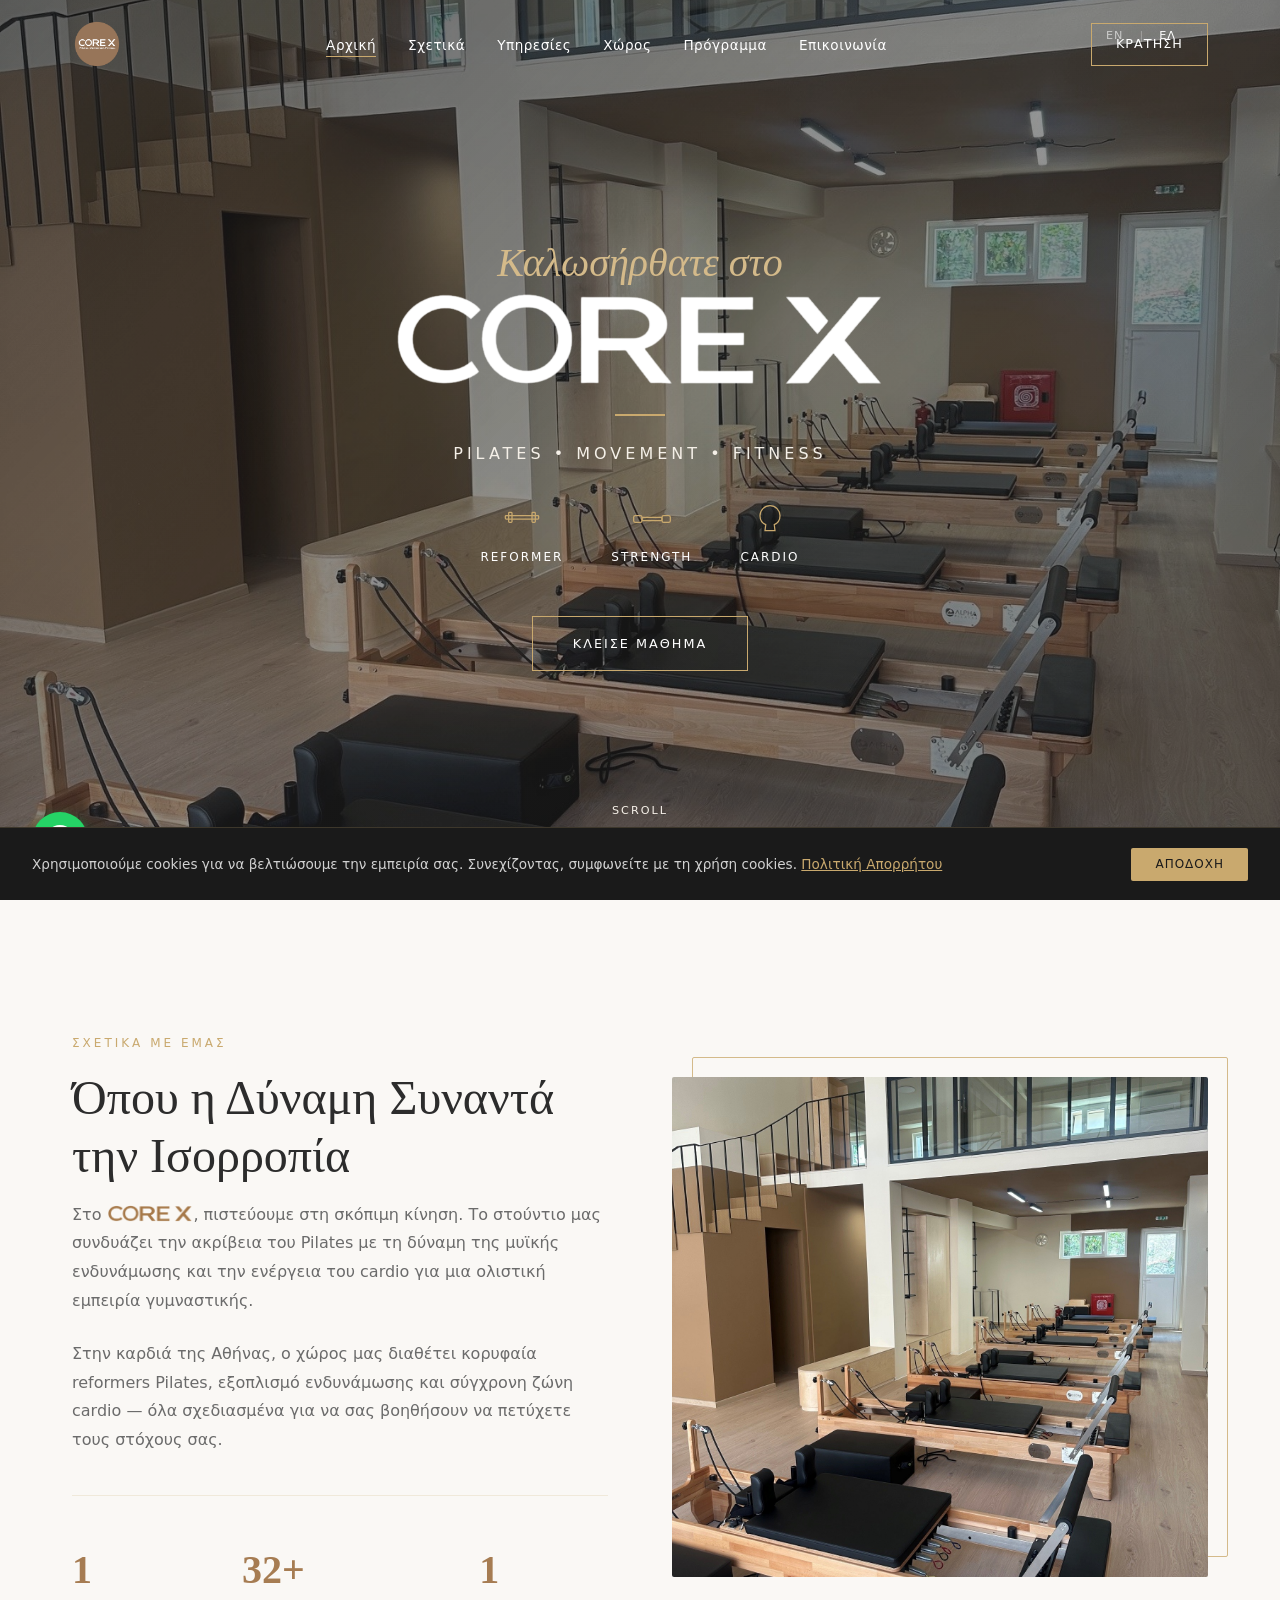
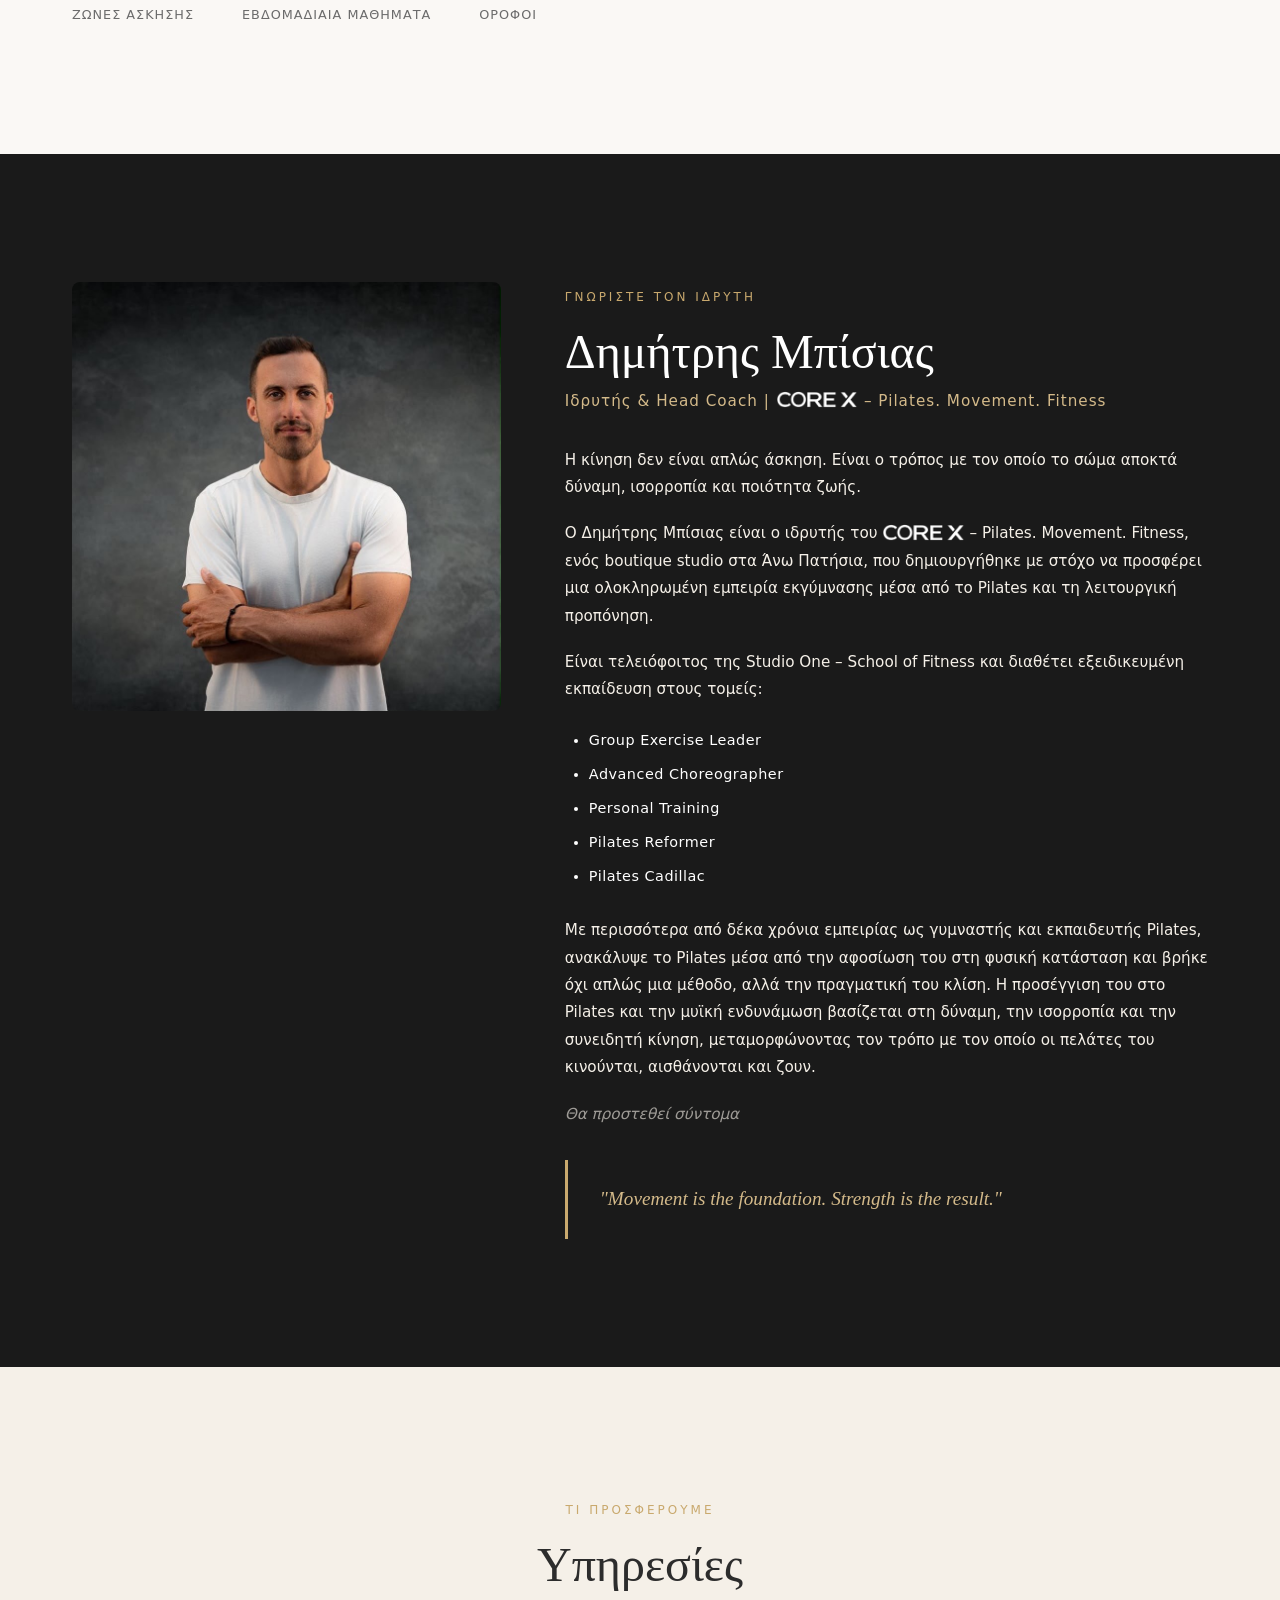
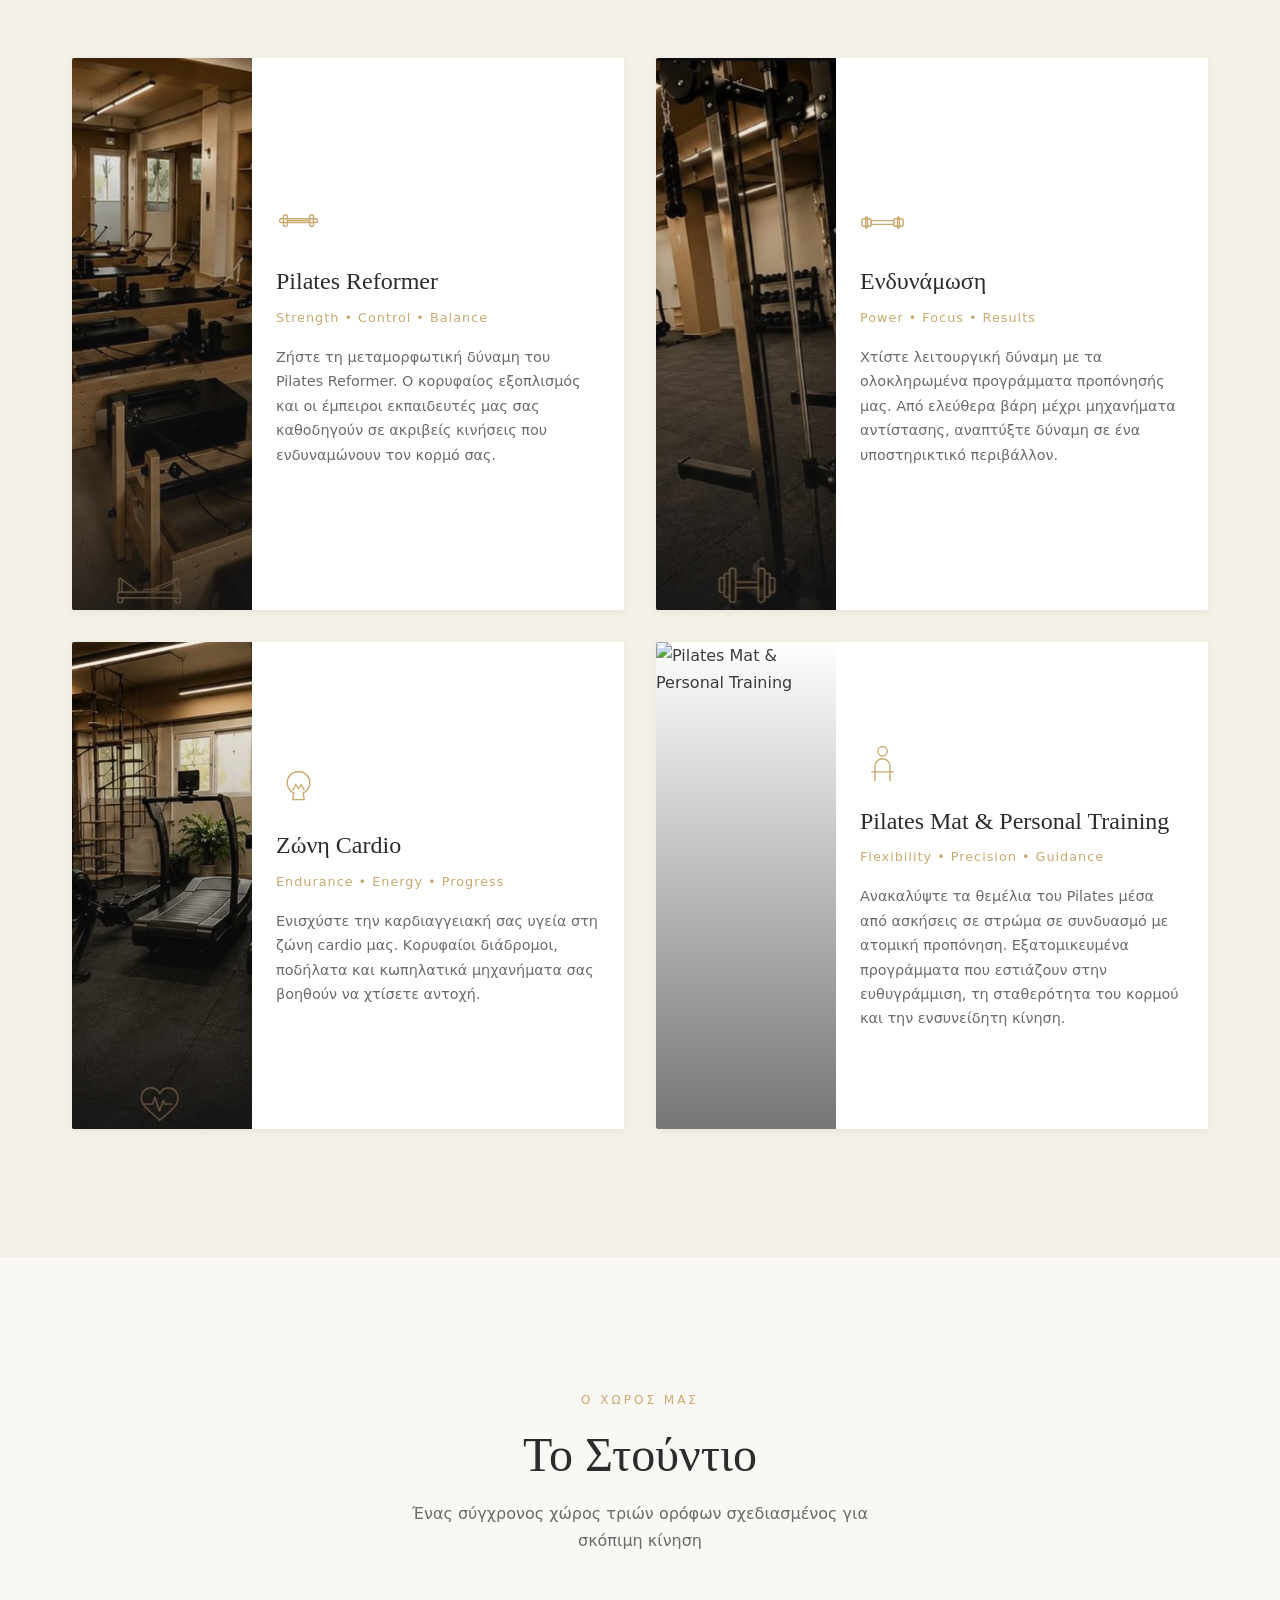
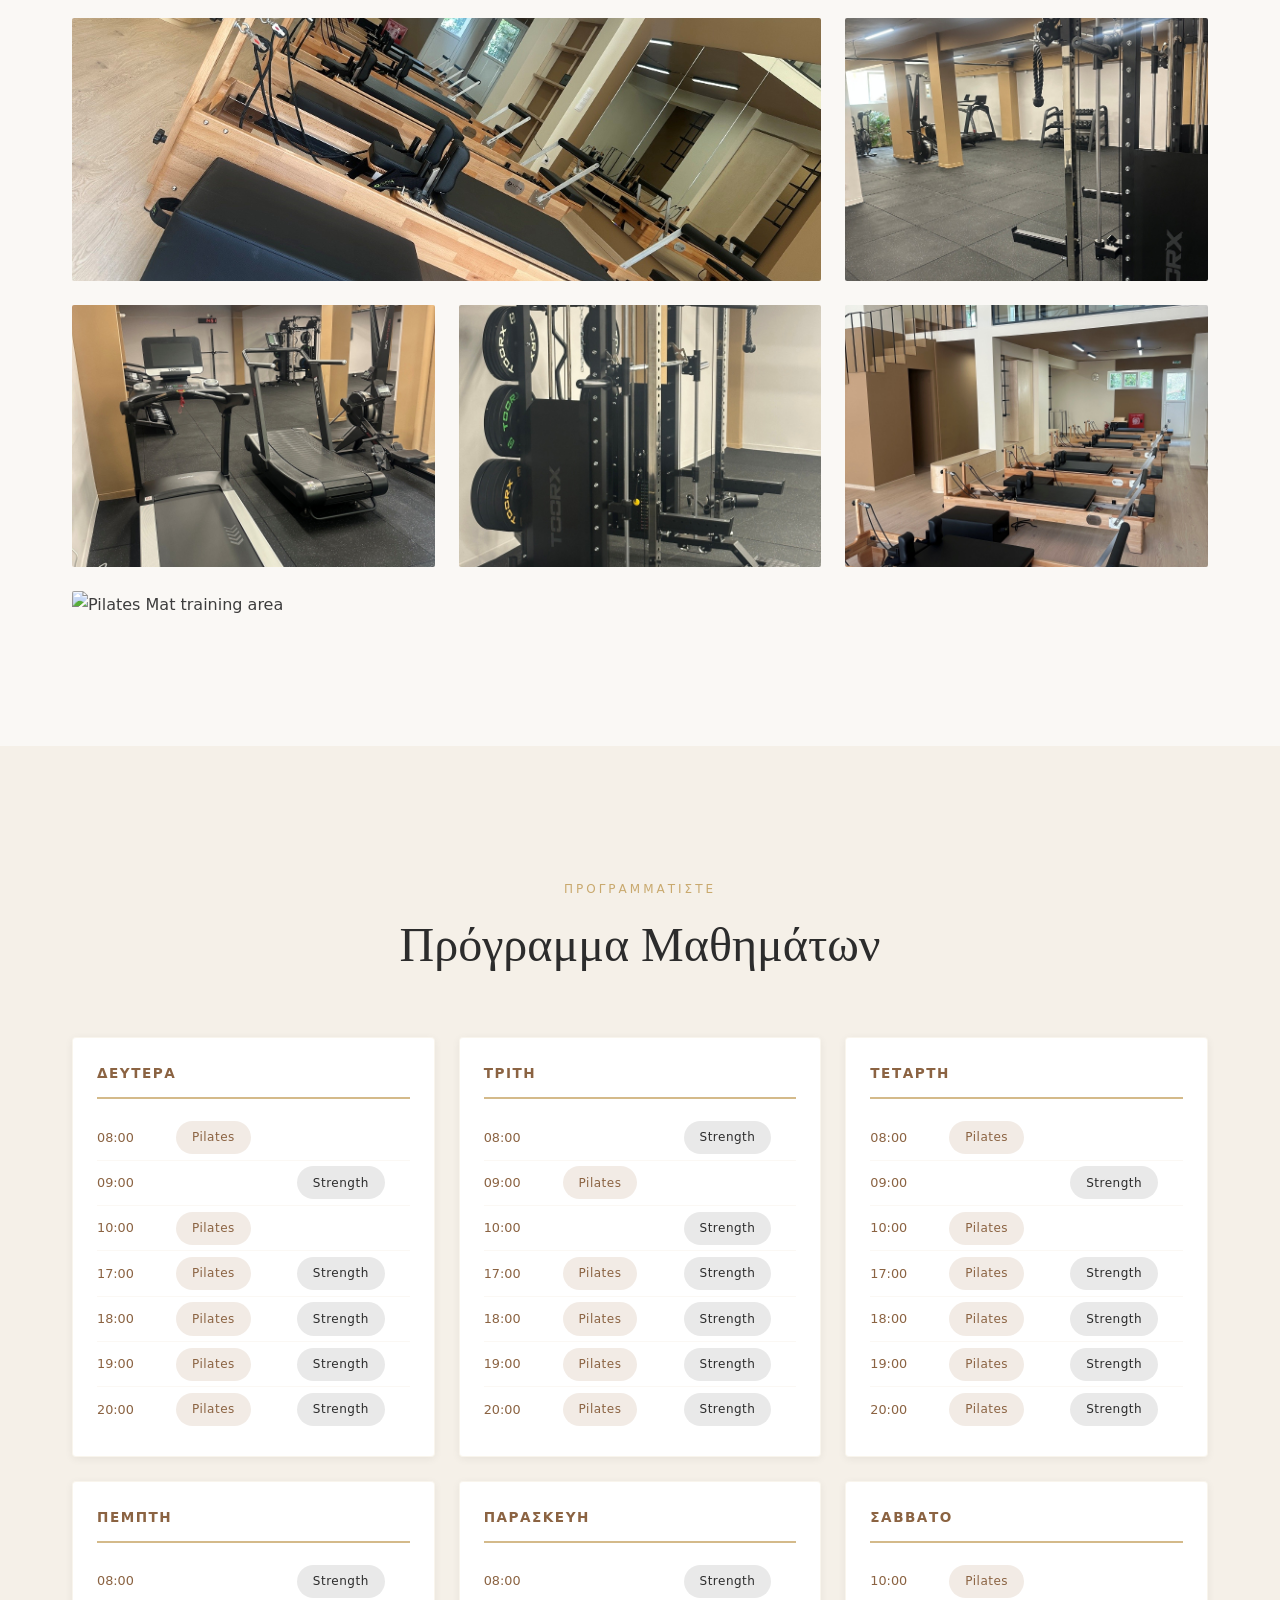
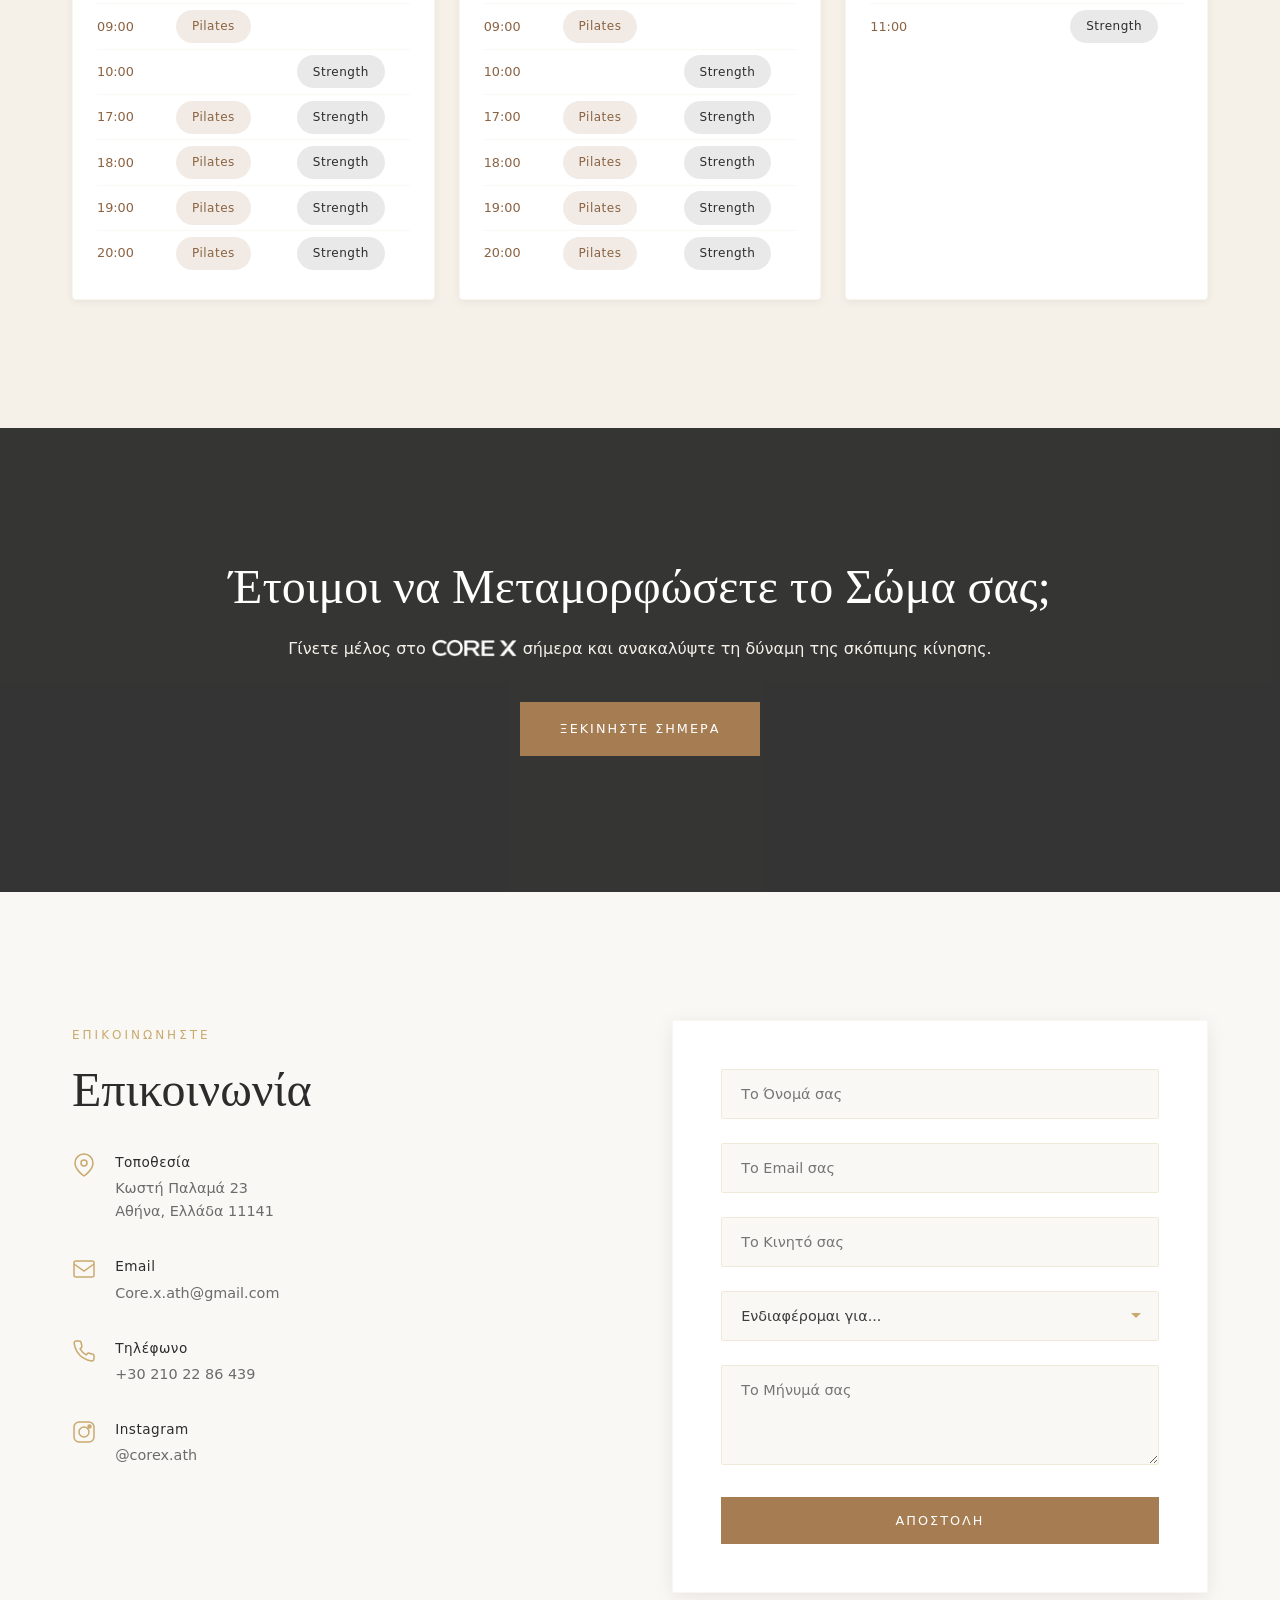
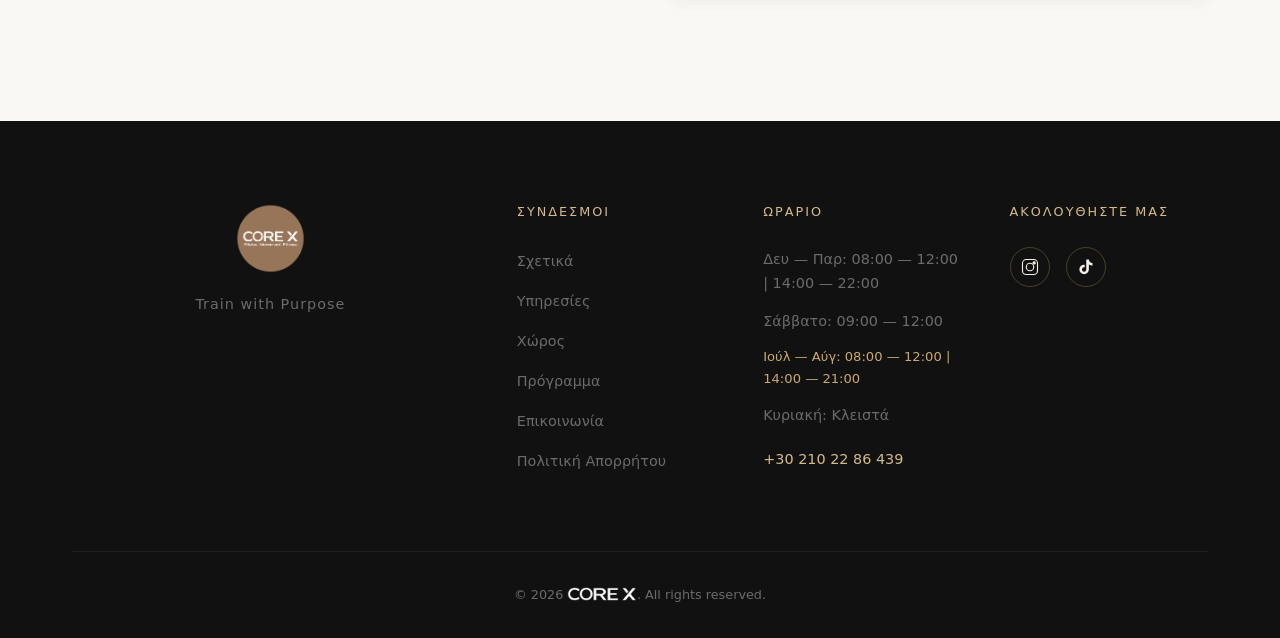
==== commit 000204c4: "Add files via upload" ====
--- a/index.html
+++ b/index.html
@@ -1,13 +1,13 @@
 <!DOCTYPE html>
-<html lang="en">
+<html lang="el">
 <head>
     <meta charset="UTF-8">
     <meta name="viewport" content="width=device-width, initial-scale=1.0">
     <title>CORE X — Pilates. Movement. Fitness. | Athens, Greece</title>
-    <meta name="description" content="CORE X is a premium Pilates and fitness studio in Athens, Greece. Reformer Pilates, strength training, and cardio in a modern two-floor facility.">
+    <meta name="description" content="CORE X is a premium Pilates and fitness studio in Athens, Greece. Reformer Pilates, strength training, and cardio in a modern three-floor facility.">
     <meta name="keywords" content="Pilates Athens, Reformer Pilates, fitness studio Athens, strength training Greece, CORE X">
     <meta name="author" content="CORE X">
-    <link rel="canonical" href="https://startup-ground-zero.github.io/Core-x/">
+    <link rel="canonical" href="https://www.core-x.gr/">
 
     <!-- Google Search Console verification (replace content with your actual verification code) -->
     <meta name="google-site-verification" content="YOUR_VERIFICATION_CODE_HERE">
@@ -15,8 +15,8 @@
     <!-- Open Graph -->
     <meta property="og:title" content="CORE X — Pilates. Movement. Fitness.">
     <meta property="og:description" content="Premium Pilates and fitness studio in Athens, Greece. Reformer, strength training, and cardio.">
-    <meta property="og:image" content="https://startup-ground-zero.github.io/Core-x/Pilates_beds_overview_1.jpg">
-    <meta property="og:url" content="https://startup-ground-zero.github.io/Core-x/">
+    <meta property="og:image" content="https://www.core-x.gr/Pilates_beds_overview_1.jpg">
+    <meta property="og:url" content="https://www.core-x.gr/">
     <meta property="og:type" content="website">
     <meta property="og:locale" content="en_US">
     <meta property="og:locale:alternate" content="el_GR">
@@ -28,7 +28,7 @@
         "@type": "HealthClub",
         "name": "CORE X",
         "description": "Premium Pilates and fitness studio in Athens, Greece.",
-        "url": "https://startup-ground-zero.github.io/Core-x",
+        "url": "https://www.core-x.gr",
         "telephone": "+302102286439",
         "address": {
             "@type": "PostalAddress",
@@ -42,7 +42,7 @@
             {"@type": "OpeningHoursSpecification", "dayOfWeek": ["Monday","Tuesday","Wednesday","Thursday","Friday"], "opens": "14:00", "closes": "22:00"},
             {"@type": "OpeningHoursSpecification", "dayOfWeek": "Saturday", "opens": "09:00", "closes": "12:00"}
         ],
-        "image": "https://startup-ground-zero.github.io/Core-x/Pilates_beds_overview_1.jpg",
+        "image": "https://www.core-x.gr/Pilates_beds_overview_1.jpg",
         "sameAs": ["https://instagram.com/corex.ath"]
     }
     </script>
@@ -83,9 +83,9 @@
 
     <!-- Language Toggle -->
     <div class="lang-toggle" id="lang-toggle">
-        <button class="lang-btn active" data-lang="en">EN</button>
+        <button class="lang-btn" data-lang="en">EN</button>
         <span class="lang-divider">|</span>
-        <button class="lang-btn" data-lang="el">ΕΛ</button>
+        <button class="lang-btn active" data-lang="el">ΕΛ</button>
     </div>
 
     <!-- Navigation -->
@@ -178,7 +178,7 @@
                             <span class="stat-label" data-en="Weekly Classes" data-el="Εβδομαδιαία Μαθήματα">Weekly Classes</span>
                         </div>
                         <div class="stat">
-                            <span class="stat-number counter" data-target="2">0</span>
+                            <span class="stat-number counter" data-target="3">0</span>
                             <span class="stat-label" data-en="Floors" data-el="Όροφοι">Floors</span>
                         </div>
                     </div>
@@ -221,16 +221,12 @@
                         <li>Pilates Cadillac</li>
                     </ul>
 
-                    <p class="founder-text" data-en="He believes that every body is unique and deserves a personalized approach. That's why every program at CORE X is designed based on the needs, abilities and personal goals of each individual." data-el="Πιστεύει ότι κάθε σώμα είναι μοναδικό και αξίζει μια εξατομικευμένη προσέγγιση. Για αυτό, κάθε πρόγραμμα στο CORE X σχεδιάζεται με γνώμονα τις ανάγκες, τις δυνατότητες και τους προσωπικούς στόχους του κάθε ασκούμενου.">
-                        He believes that every body is unique and deserves a personalized approach. That's why every program at CORE X is designed based on the needs, abilities and personal goals of each individual.
+                    <p class="founder-text" data-en="With over ten years of experience as a fitness trainer and Pilates instructor, he discovered Pilates through his dedication to physical fitness and found not just a method, but his true calling. His approach to Pilates and strength training is built on power, balance and mindful movement, transforming the way his clients move, feel and live." data-el="Με περισσότερα από δέκα χρόνια εμπειρίας ως γυμναστής και εκπαιδευτής Pilates, ανακάλυψε το Pilates μέσα από την αφοσίωση του στη φυσική κατάσταση και βρήκε όχι απλώς μια μέθοδο, αλλά την πραγματική του κλίση. Η προσέγγιση του στο Pilates και την μυϊκή ενδυνάμωση βασίζεται στη δύναμη, την ισορροπία και την συνειδητή κίνηση, μεταμορφώνοντας τον τρόπο με τον οποίο οι πελάτες του κινούνται, αισθάνονται και ζουν.">
+                        With over ten years of experience as a fitness trainer and Pilates instructor, he discovered Pilates through his dedication to physical fitness and found not just a method, but his true calling. His approach to Pilates and strength training is built on power, balance and mindful movement, transforming the way his clients move, feel and live.
                     </p>
 
-                    <p class="founder-text" data-en="At CORE X he places special emphasis on proper technique, safety, functional strength, improving body posture and quality of movement. His goal is to help every person develop a strong, healthy and resilient body that will support them in their daily life." data-el="Στο CORE X δίνει ιδιαίτερη έμφαση στη σωστή τεχνική, την ασφάλεια, τη λειτουργική δύναμη, τη βελτίωση της στάσης του σώματος και την ποιότητα της κίνησης. Στόχος του είναι να βοηθά κάθε άνθρωπο να αναπτύξει ένα δυνατό, υγιές και ανθεκτικό σώμα που θα τον υποστηρίζει στην καθημερινή του ζωή.">
-                        At CORE X he places special emphasis on proper technique, safety, functional strength, improving body posture and quality of movement. His goal is to help every person develop a strong, healthy and resilient body that will support them in their daily life.
-                    </p>
-
-                    <p class="founder-text" data-en="His vision is for CORE X to be a space where exercise science, high aesthetics and personal care come together, offering a unique experience of wellness and growth." data-el="Το όραμά του είναι το CORE X να αποτελεί έναν χώρο όπου η επιστήμη της άσκησης, η υψηλή αισθητική και η προσωπική φροντίδα συνδυάζονται, προσφέροντας μια ξεχωριστή εμπειρία ευεξίας και εξέλιξης.">
-                        His vision is for CORE X to be a space where exercise science, high aesthetics and personal care come together, offering a unique experience of wellness and growth.
+                    <p class="founder-text" style="opacity: 0.6; font-style: italic;" data-en="To be added soon" data-el="Θα προστεθεί σύντομα">
+                        To be added soon
                     </p>
 
                     <blockquote class="founder-quote">
@@ -305,6 +301,24 @@
                         <p data-en="Boost your cardiovascular fitness with our dedicated cardio zone. State-of-the-art treadmills, bikes, and rowing machines help you build endurance and track your progress." data-el="Ενισχύστε την καρδιαγγειακή σας υγεία στη ζώνη cardio μας. Κορυφαίοι διάδρομοι, ποδήλατα και κωπηλατικά μηχανήματα σας βοηθούν να χτίσετε αντοχή.">Boost your cardiovascular fitness with our dedicated cardio zone. State-of-the-art treadmills, bikes, and rowing machines help you build endurance and track your progress.</p>
                     </div>
                 </div>
+                <div class="service-card reveal">
+                    <div class="service-image">
+                        <img src="pilates_mat.jpg" alt="Pilates Mat & Personal Training" loading="lazy" style="object-fit: cover; object-position: center;">
+                        <div class="service-overlay"></div>
+                    </div>
+                    <div class="service-content">
+                        <div class="service-icon">
+                            <svg viewBox="0 0 48 48" fill="none" stroke="currentColor" stroke-width="1.5">
+                                <circle cx="24" cy="12" r="5"/>
+                                <path d="M16 44V28a8 8 0 0 1 16 0v16"/>
+                                <line x1="12" y1="34" x2="36" y2="34"/>
+                            </svg>
+                        </div>
+                        <h3 data-en="Pilates Mat & Personal Training" data-el="Pilates Mat & Personal Training">Pilates Mat & Personal Training</h3>
+                        <p class="service-keywords">Flexibility • Precision • Guidance</p>
+                        <p data-en="Discover the foundations of Pilates through mat-based sessions combined with one-on-one personal training. Tailored programs that focus on alignment, core stability, and mindful movement to help you reach your unique goals." data-el="Ανακαλύψτε τα θεμέλια του Pilates μέσα από ασκήσεις σε στρώμα σε συνδυασμό με ατομική προπόνηση. Εξατομικευμένα προγράμματα που εστιάζουν στην ευθυγράμμιση, τη σταθερότητα του κορμού και την ενσυνείδητη κίνηση.">Discover the foundations of Pilates through mat-based sessions combined with one-on-one personal training. Tailored programs that focus on alignment, core stability, and mindful movement to help you reach your unique goals.</p>
+                    </div>
+                </div>
             </div>
         </div>
     </section>
@@ -315,7 +329,7 @@
             <div class="section-header reveal">
                 <span class="section-label" data-en="Our Space" data-el="Ο Χώρος μας">Our Space</span>
                 <h2 class="section-title" data-en="The Studio" data-el="Το Στούντιο">The Studio</h2>
-                <p class="section-subtitle" data-en="A modern two-floor space designed for purposeful movement" data-el="Ένας σύγχρονος χώρος δύο ορόφων σχεδιασμένος για σκόπιμη κίνηση">A modern two-floor space designed for purposeful movement</p>
+                <p class="section-subtitle" data-en="A modern three-floor space designed for purposeful movement" data-el="Ένας σύγχρονος χώρος τριών ορόφων σχεδιασμένος για σκόπιμη κίνηση">A modern three-floor space designed for purposeful movement</p>
             </div>
             <div class="studio-gallery reveal-grid">
                 <div class="gallery-item gallery-large" data-lightbox="Pilates_beds_close_2.jpg">
@@ -337,6 +351,10 @@
                 <div class="gallery-item" data-lightbox="Pilates_beds_1.jpg">
                     <img src="Pilates_beds_1.jpg" alt="Row of premium Pilates reformer beds in bright studio" loading="lazy" width="1512" height="2016">
                     <div class="gallery-caption" data-en="Pilates Beds" data-el="Κρεβάτια Pilates">Pilates Beds</div>
+                </div>
+                <div class="gallery-item" data-lightbox="pilates_mat.jpg">
+                    <img src="pilates_mat.jpg" alt="Pilates Mat training area" loading="lazy" style="object-fit: cover; object-position: center;">
+                    <div class="gallery-caption" data-en="Pilates Mat" data-el="Pilates Mat">Pilates Mat</div>
                 </div>
             </div>
         </div>
@@ -451,32 +469,7 @@
         </div>
     </section>
 
-    <!-- Testimonials Section -->
-    <section class="testimonials" id="testimonials">
-        <div class="container">
-            <div class="section-header reveal">
-                <span class="section-label" data-en="Testimonials" data-el="Μαρτυρίες">Testimonials</span>
-                <h2 class="section-title" data-en="What Our Members Say" data-el="Τι Λένε τα Μέλη μας">What Our Members Say</h2>
-            </div>
-            <div class="testimonials-grid reveal-stagger">
-                <div class="testimonial-card">
-                    <div class="testimonial-stars">★★★★★</div>
-                    <p class="testimonial-text" data-en="CORE X completely transformed my approach to fitness. The reformer classes are exceptional and the instructors truly care about your progress." data-el="Το CORE X μεταμόρφωσε τελείως την προσέγγισή μου στη γυμναστική. Τα μαθήματα reformer είναι εξαιρετικά και οι εκπαιδευτές νοιάζονται πραγματικά.">"<img src="PDF_corex_screenshot-removebg-preview.png" alt="CORE X" class="brand-inline-img"> completely transformed my approach to fitness. The reformer classes are exceptional and the instructors truly care about your progress."</p>
-                    <span class="testimonial-author">— Maria K.</span>
-                </div>
-                <div class="testimonial-card">
-                    <div class="testimonial-stars">★★★★★</div>
-                    <p class="testimonial-text" data-en="The best studio in Athens. Modern equipment, beautiful space, and a welcoming atmosphere. I've been training here for 6 months and the results speak for themselves." data-el="Το καλύτερο στούντιο στην Αθήνα. Σύγχρονος εξοπλισμός, όμορφος χώρος και φιλόξενη ατμόσφαιρα. Προπονούμαι εδώ 6 μήνες και τα αποτελέσματα μιλούν μόνα τους.">"The best studio in Athens. Modern equipment, beautiful space, and a welcoming atmosphere. I've been training here for 6 months and the results speak for themselves."</p>
-                    <span class="testimonial-author">— Nikos P.</span>
-                </div>
-                <div class="testimonial-card">
-                    <div class="testimonial-stars">★★★★★</div>
-                    <p class="testimonial-text" data-en="I love the variety — from Pilates to strength to cardio. Every visit feels fresh and challenging. The two-floor setup is impressive." data-el="Λατρεύω την ποικιλία — από Pilates μέχρι δύναμη και cardio. Κάθε επίσκεψη είναι ανανεωτική και γεμάτη πρόκληση. Ο χώρος δύο ορόφων εντυπωσιάζει.">"I love the variety — from Pilates to strength to cardio. Every visit feels fresh and challenging. The two-floor setup is impressive."</p>
-                    <span class="testimonial-author">— Elena S.</span>
-                </div>
-            </div>
-        </div>
-    </section>
+
 
     <!-- Contact Section -->
     <section class="contact" id="contact">
@@ -495,7 +488,7 @@
                             </div>
                             <div>
                                 <h4 data-en="Location" data-el="Τοποθεσία">Location</h4>
-                                <p><span data-en="Kosti Palama 23" data-el="Κωστή Παλαμά 23">Kosti Palama 23</span><br><span data-en="Athens, Greece 11141" data-el="Αθήνα, Ελλάδα 11141">Athens, Greece 11141</span></p>
+                                <p><a href="https://www.google.com/maps/search/?api=1&query=Kosti+Palama+23,+Athens+11141,+Greece" target="_blank" rel="noopener noreferrer" style="color: inherit; text-decoration: none;"><span data-en="Kosti Palama 23" data-el="Κωστή Παλαμά 23">Kosti Palama 23</span><br><span data-en="Athens, Greece 11141" data-el="Αθήνα, Ελλάδα 11141">Athens, Greece 11141</span></a></p>
                             </div>
                         </div>
                         <div class="contact-item">
@@ -507,7 +500,7 @@
                             </div>
                             <div>
                                 <h4>Email</h4>
-                                <p>Core.x.ath@gmail.com</p>
+                                <p><a href="mailto:Core.x.ath@gmail.com">Core.x.ath@gmail.com</a></p>
                             </div>
                         </div>
                         <div class="contact-item">
@@ -545,7 +538,7 @@
                         <input type="hidden" name="_subject" value="New Contact from CORE X Website">
                         <input type="hidden" name="_captcha" value="false">
                         <input type="hidden" name="_template" value="table">
-                        <input type="hidden" name="_next" value="https://startup-ground-zero.github.io/Core-x/#contact">
+                        <input type="hidden" name="_next" value="https://www.core-x.gr/#contact">
                         <div class="form-group">
                             <input type="text" id="name" name="name" placeholder="Your Name" data-placeholder-en="Your Name" data-placeholder-el="Το Όνομά σας" required>
                         </div>
@@ -559,6 +552,7 @@
                             <select id="interest" name="interest" required>
                                 <option value="" disabled selected data-en="I'm interested in..." data-el="Ενδιαφέρομαι για...">I'm interested in...</option>
                                 <option value="reformer">Pilates Reformer</option>
+                                <option value="pilates-mat" data-en="Pilates Mat & Personal Training" data-el="Pilates Mat & Personal Training">Pilates Mat & Personal Training</option>
                                 <option value="strength" data-en="Strength Training" data-el="Ενδυνάμωση">Strength Training</option>
                                 <option value="cardio" data-en="Cardio Zone" data-el="Ζώνη Cardio">Cardio Zone</option>
                                 <option value="all" data-en="All Services" data-el="Όλες οι Υπηρεσίες">All Services</option>
--- a/styles.css
+++ b/styles.css
@@ -168,6 +168,7 @@
     vertical-align: middle;
     position: relative;
     top: -0.1em;
+    filter: brightness(0) saturate(100%) invert(52%) sepia(30%) saturate(600%) hue-rotate(350deg) brightness(90%);
 }
 
 .cta-content .brand-inline-img,
@@ -787,7 +788,7 @@
 .about-text {
     font-size: 1rem;
     line-height: 1.8;
-    color: var(--color-primary);
+    color: var(--color-text-light);
     margin-bottom: 1.5rem;
 }
 
@@ -925,22 +926,16 @@
 }
 
 .founder-certs {
-    list-style: none;
-    padding: 0;
+    list-style: disc;
+    padding: 0 0 0 1.5rem;
     margin: 0 0 1.5rem 0;
-    display: flex;
-    flex-wrap: wrap;
-    gap: 0.5rem;
 }
 
 .founder-certs li {
-    font-size: 0.8rem;
+    font-size: 0.9rem;
     font-weight: 400;
     color: var(--color-white);
-    background: rgba(166, 124, 82, 0.15);
-    border: 1px solid rgba(166, 124, 82, 0.3);
-    padding: 0.4rem 1rem;
-    border-radius: 20px;
+    padding: 0.3rem 0;
     letter-spacing: 0.5px;
 }
 
@@ -965,7 +960,7 @@
 
 .services-grid {
     display: grid;
-    grid-template-columns: repeat(3, 1fr);
+    grid-template-columns: repeat(2, 1fr);
     gap: 2rem;
 }
 
@@ -1761,7 +1756,7 @@
 @media (max-width: 1024px) {
     .services-grid {
         grid-template-columns: 1fr;
-        max-width: 500px;
+        max-width: 600px;
         margin: 0 auto;
     }
 
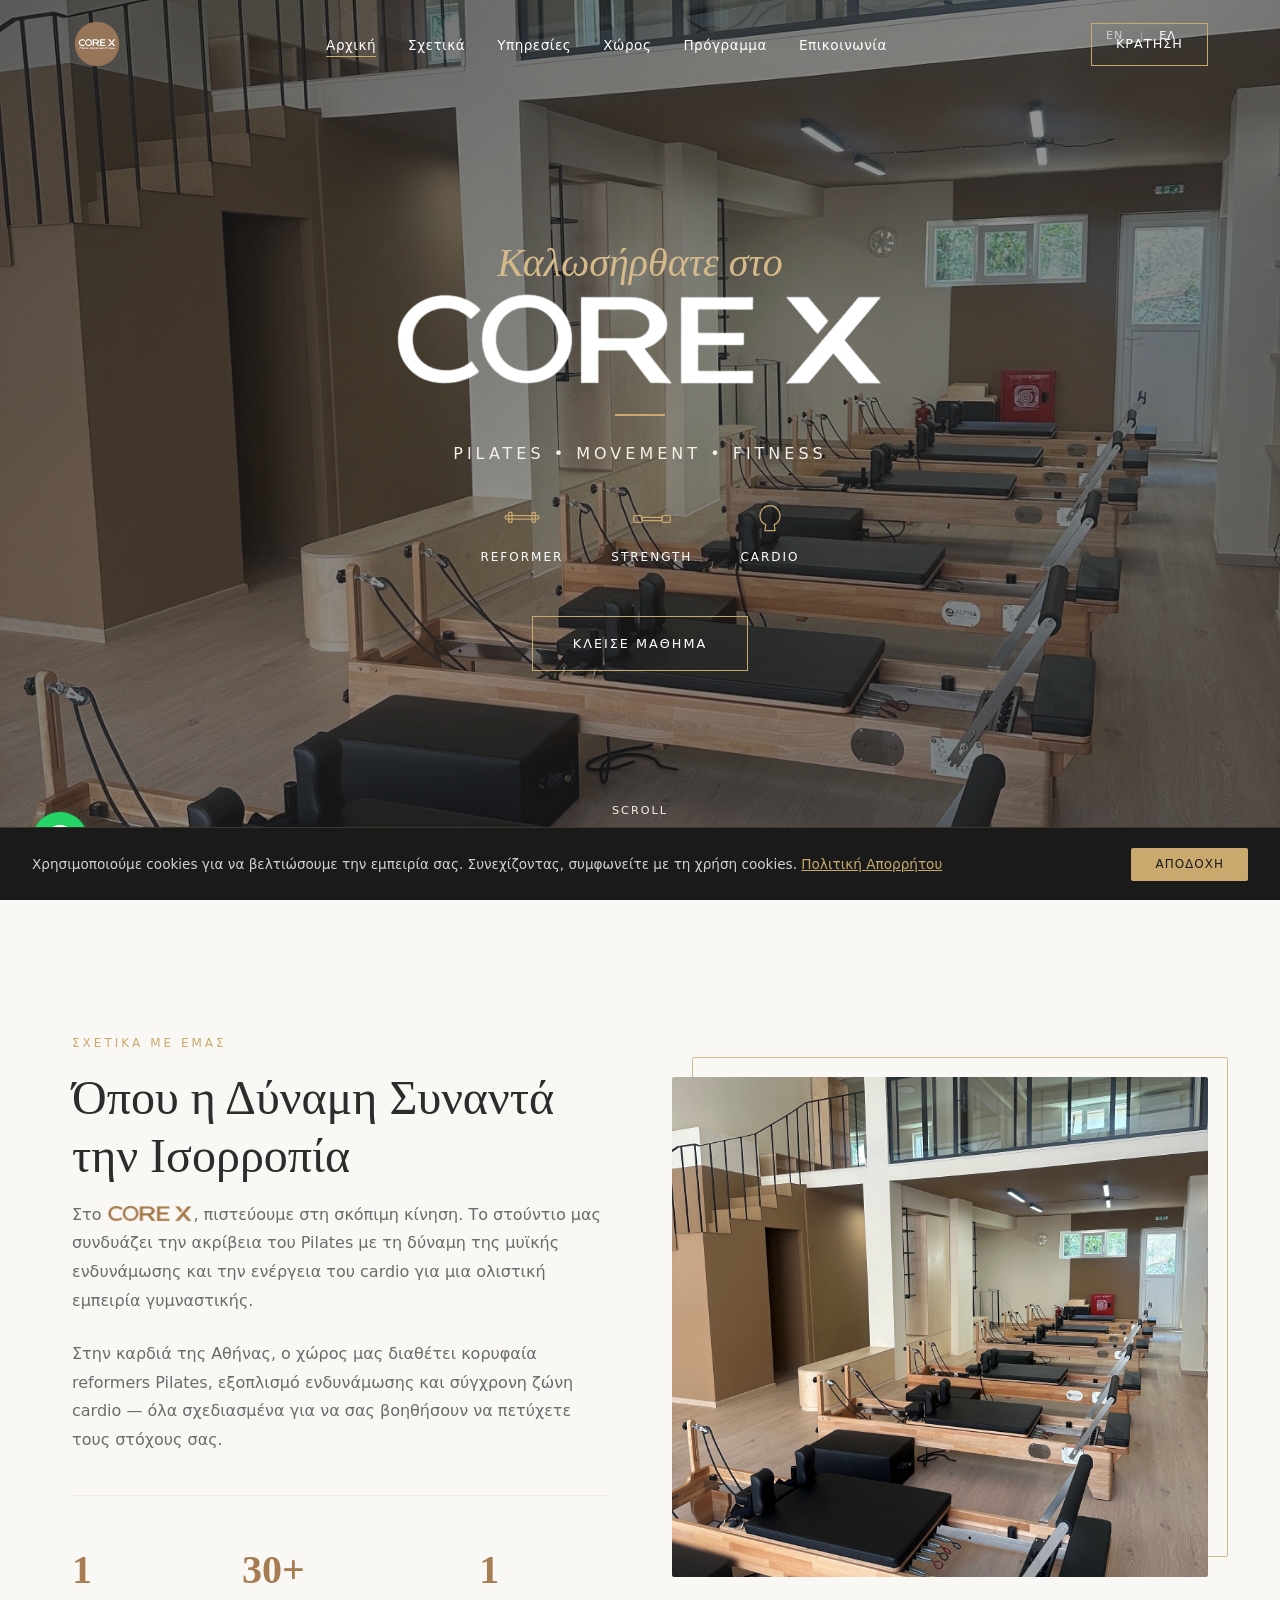
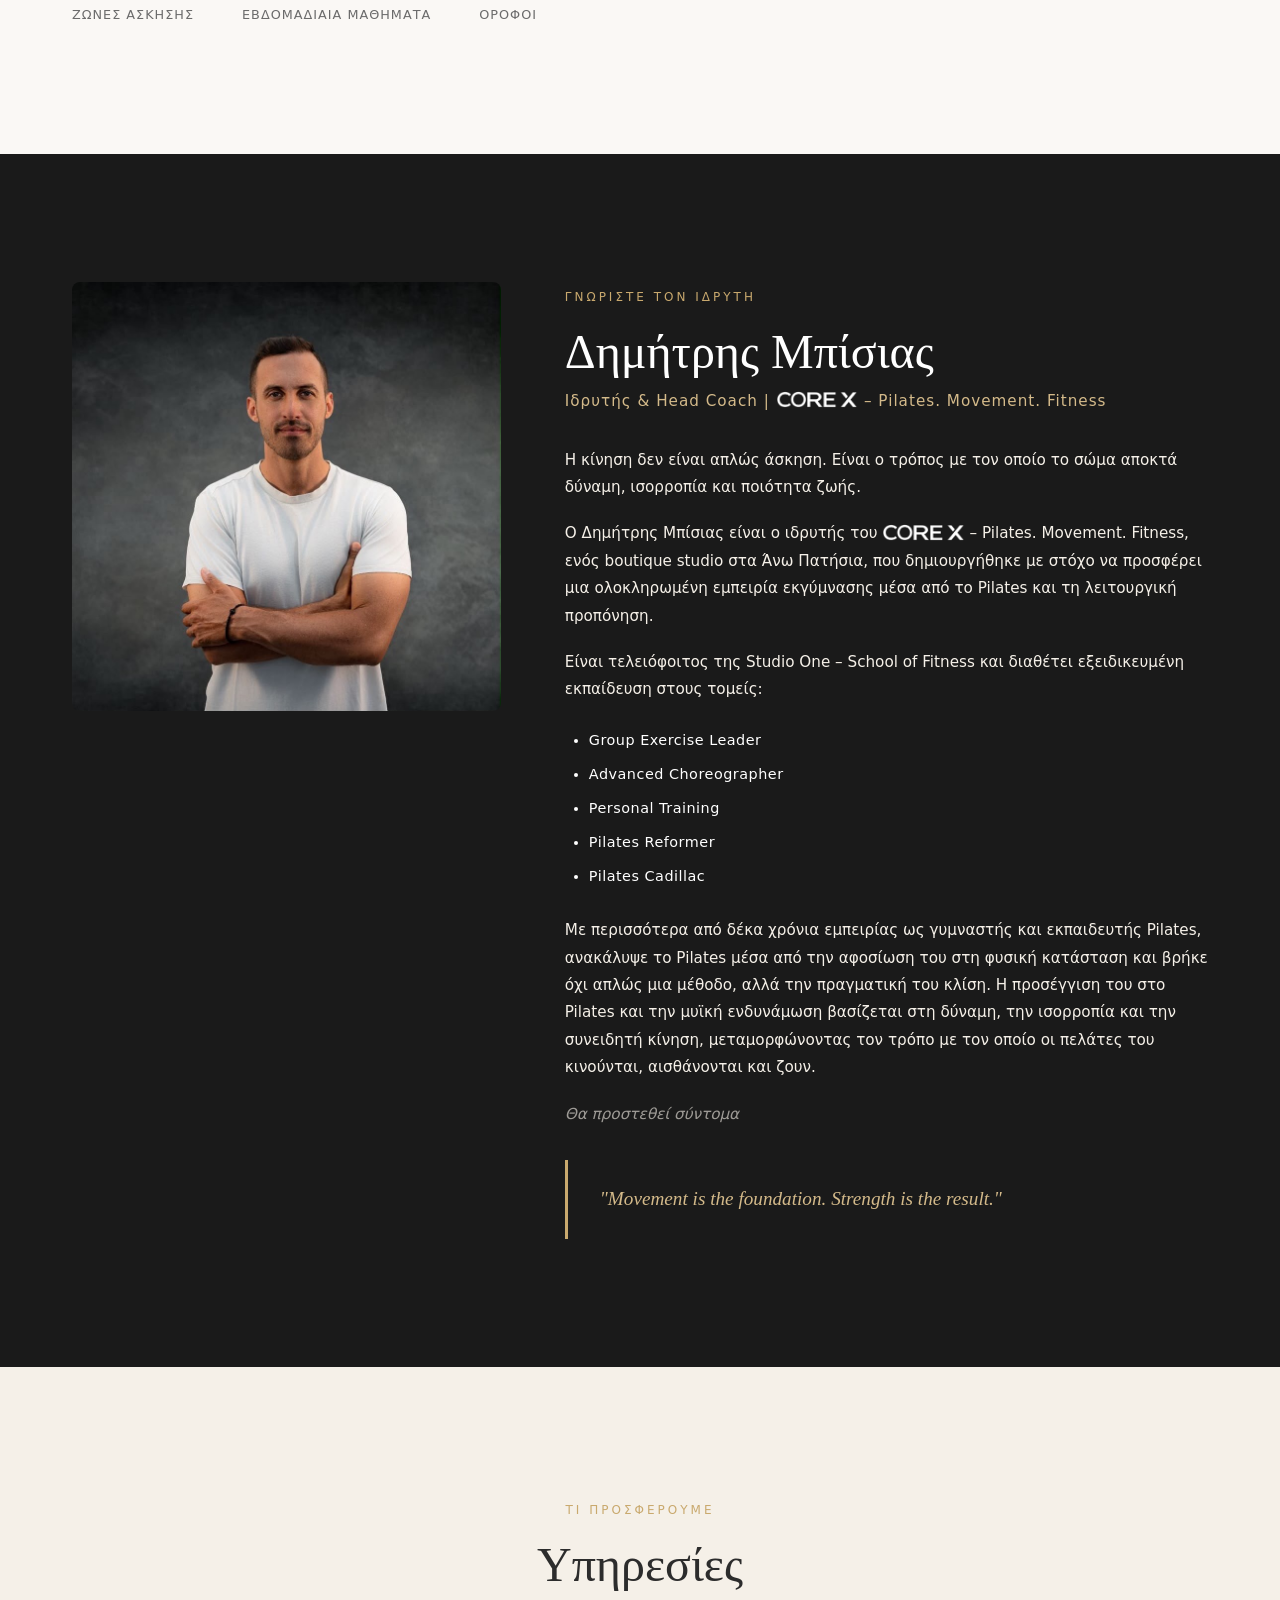
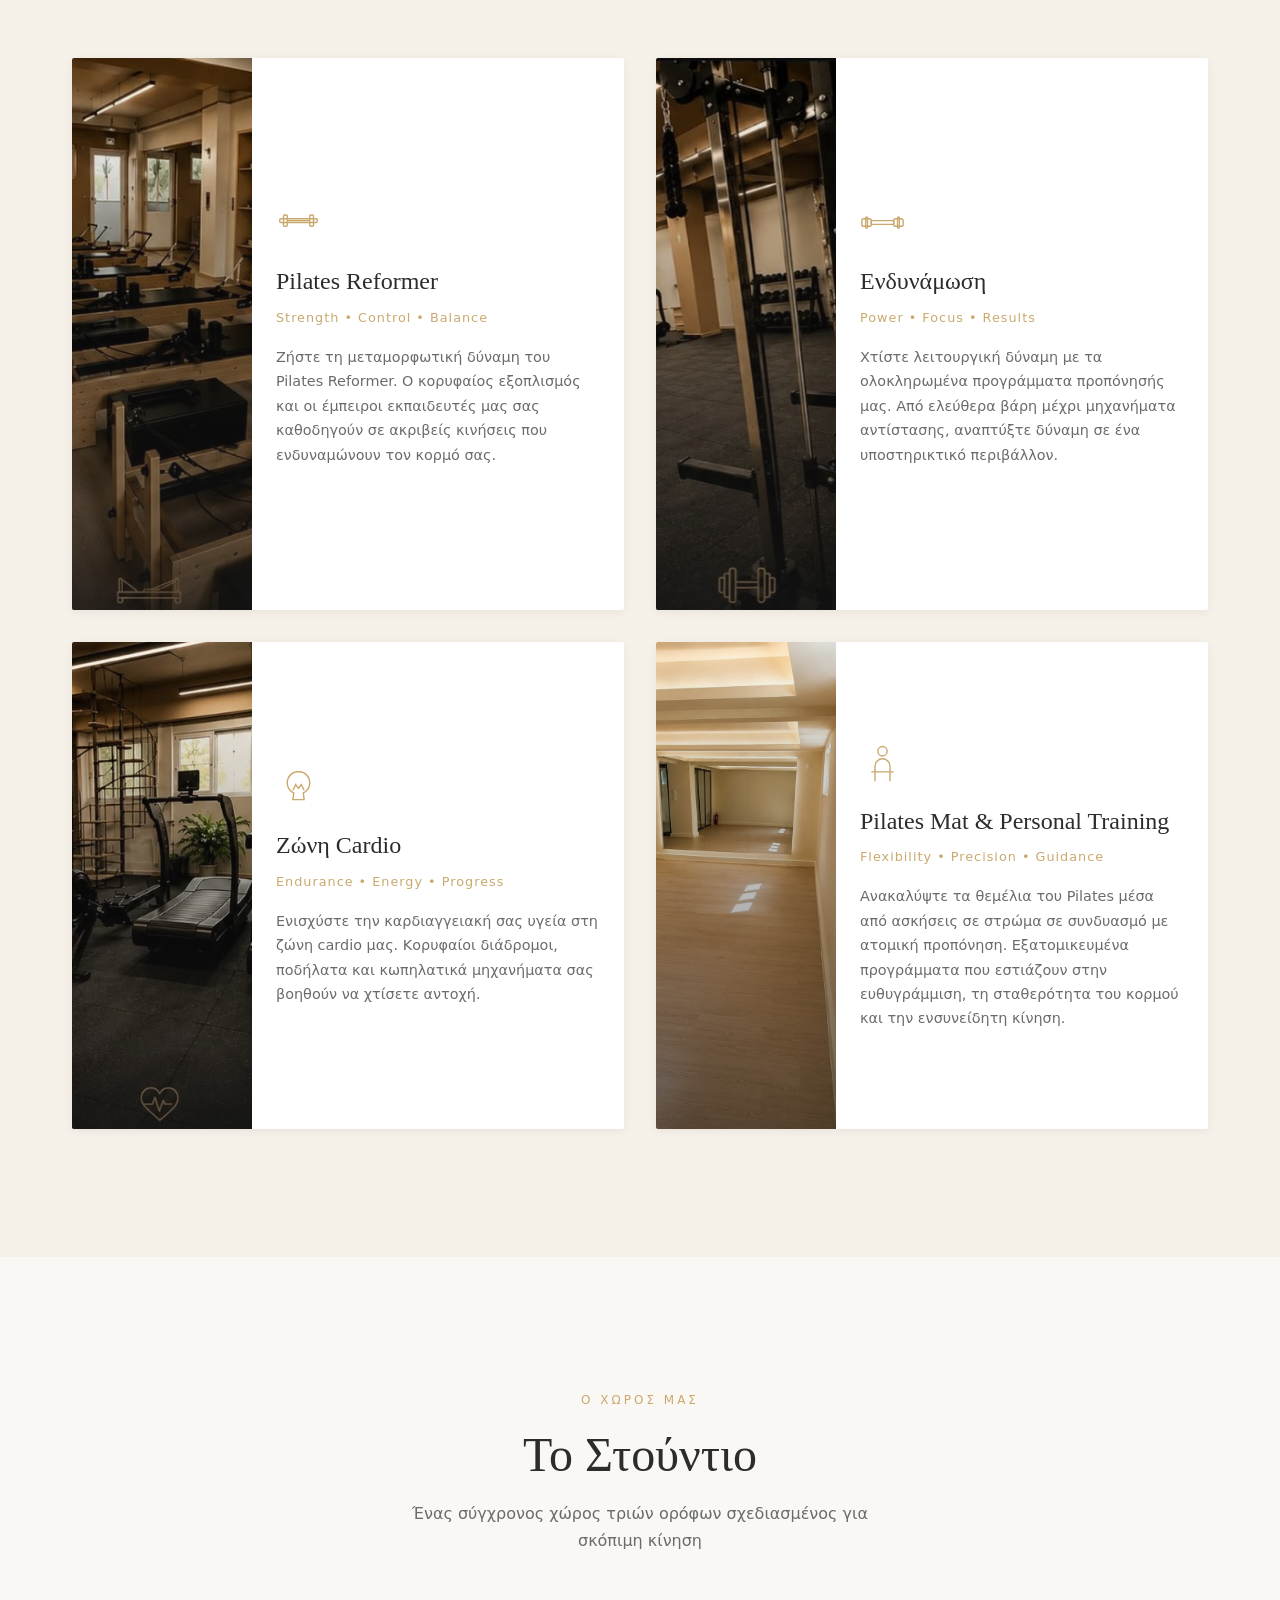
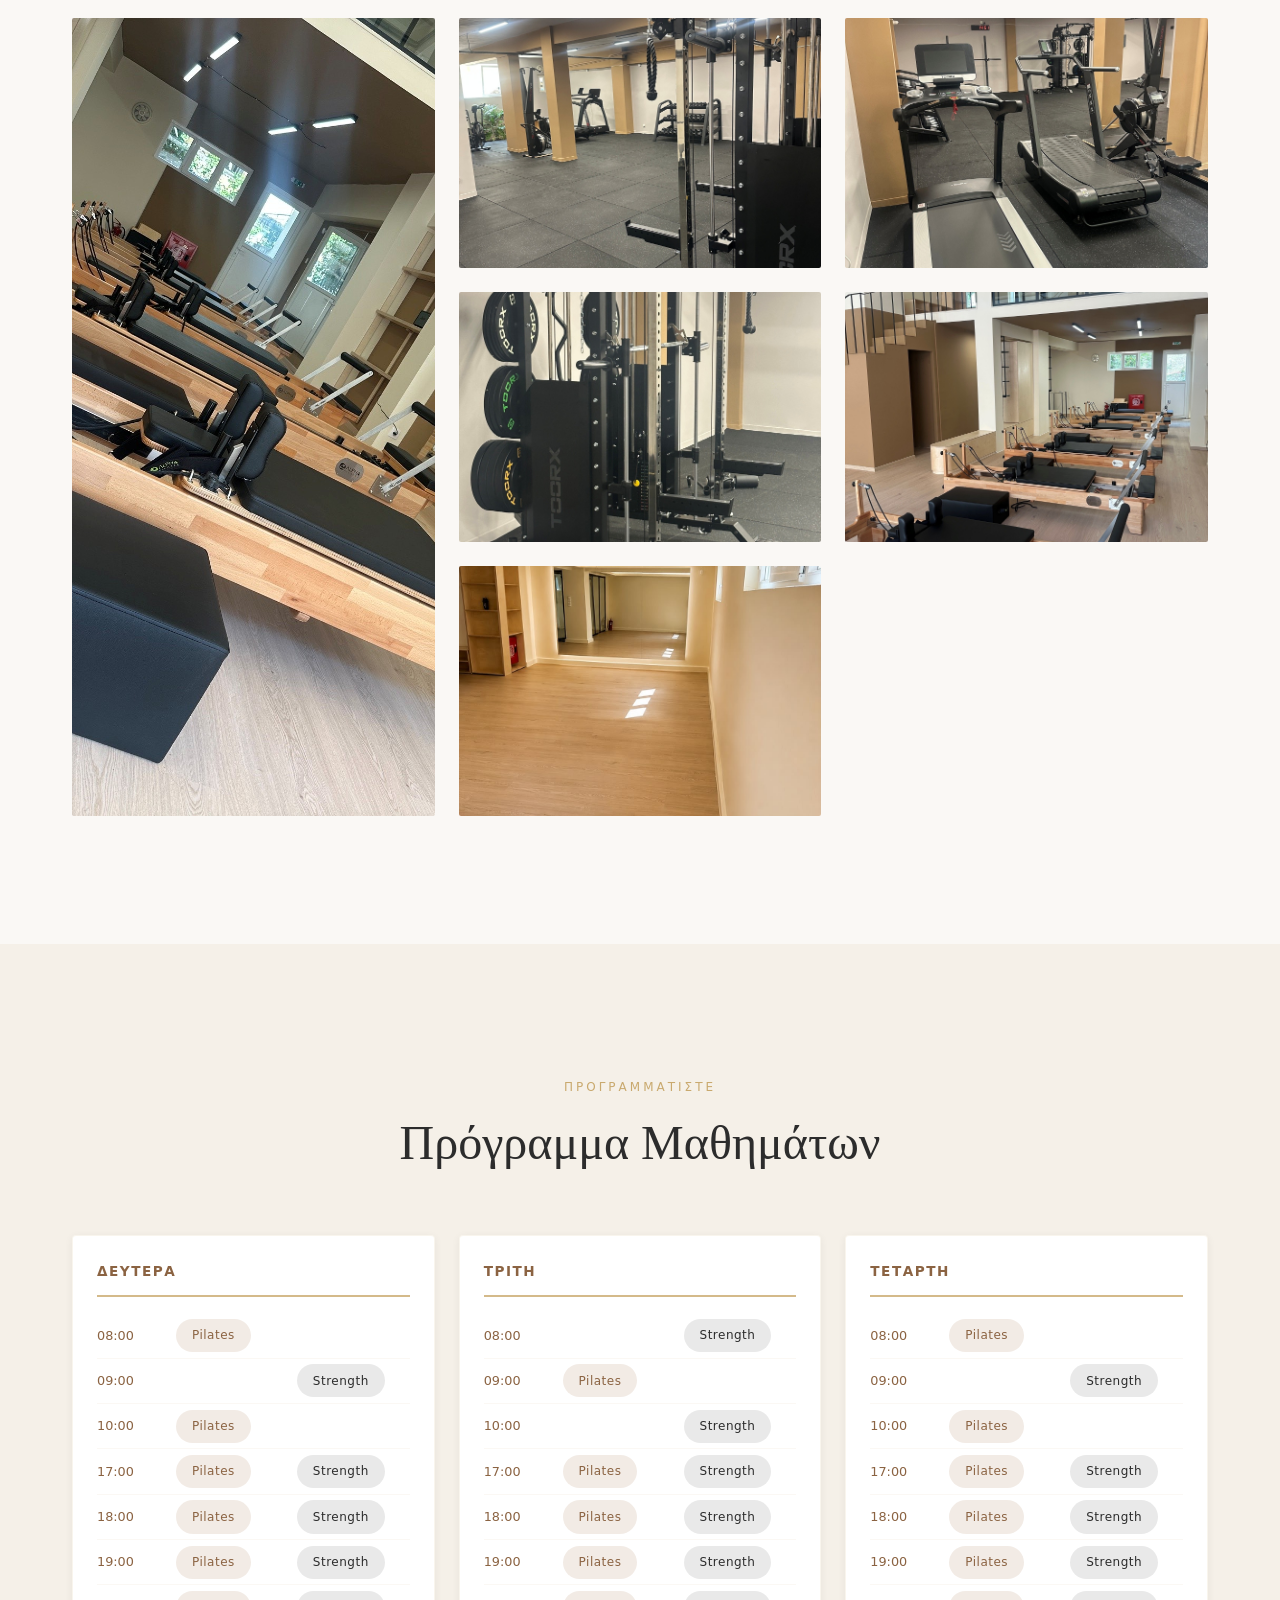
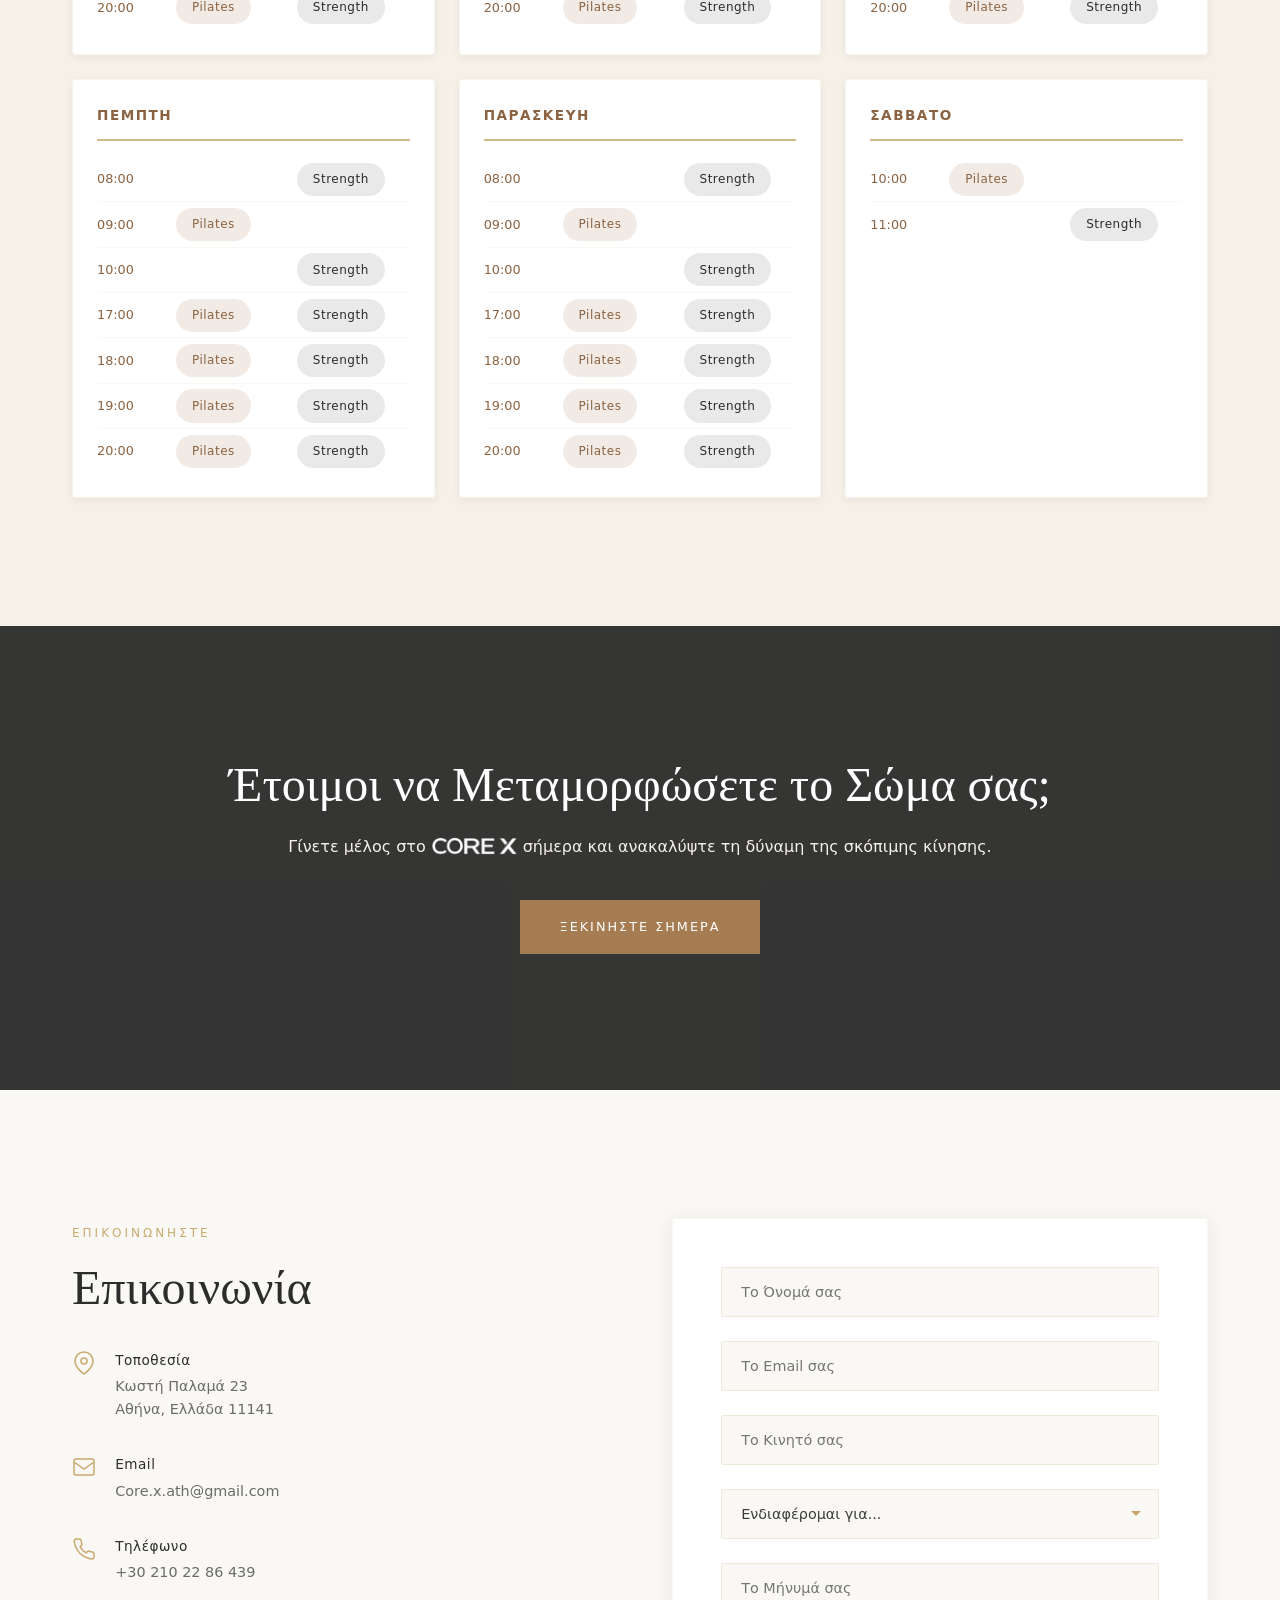
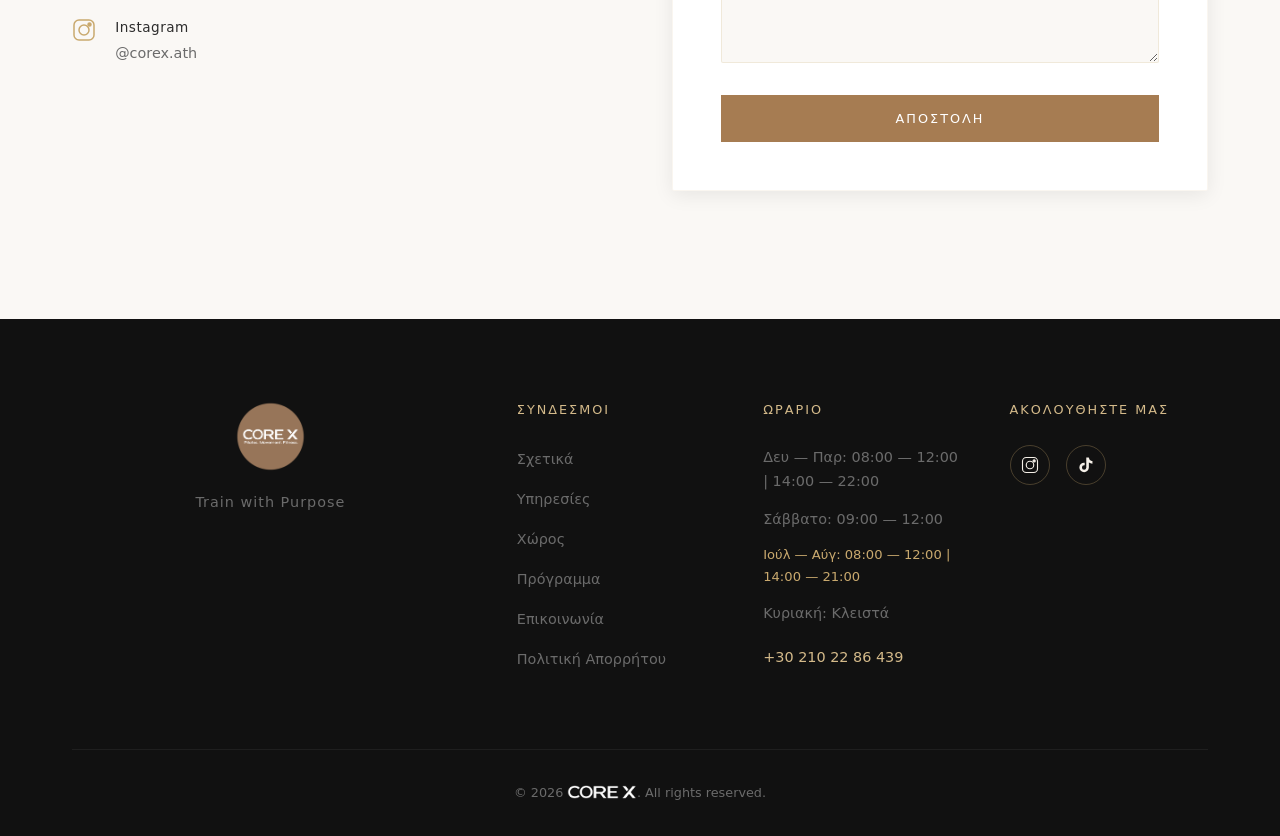
==== commit f78e1c72: "Add files via upload" ====
--- a/index.html
+++ b/index.html
@@ -117,7 +117,6 @@
             <div class="hero-slide active" style="background-image: url('Pilates_beds_1.jpg')"></div>
             <div class="hero-slide" style="background-image: url('Pilates_beds_close_2.jpg')"></div>
             <div class="hero-slide" style="background-image: url('Pilates_beds_overview_1.jpg')"></div>
-            <div class="hero-slide" style="background-image: url('strength training.jpg')"></div>
             <div class="hero-slide" style="background-image: url('Training_Area_1.jpg')"></div>
             <div class="hero-slide" style="background-image: url('Training_Area_2.jpg')"></div>
             <div class="hero-slide" style="background-image: url('Training_Area_3.jpg')"></div>
--- a/styles.css
+++ b/styles.css
@@ -765,6 +765,7 @@
 .reveal-grid.visible .gallery-item:nth-child(3) { animation-delay: 0.4s; }
 .reveal-grid.visible .gallery-item:nth-child(4) { animation-delay: 0.55s; }
 .reveal-grid.visible .gallery-item:nth-child(5) { animation-delay: 0.7s; }
+.reveal-grid.visible .gallery-item:nth-child(6) { animation-delay: 0.85s; }
 
 @keyframes gridReveal {
     to { opacity: 1; transform: translateY(0); }
@@ -1054,9 +1055,8 @@
 .studio-gallery {
     display: grid;
     grid-template-columns: 1fr 1fr 1fr;
-    grid-template-rows: 1fr 1fr;
+    grid-template-rows: 250px 250px 250px;
     gap: 1.5rem;
-    height: 600px;
 }
 
 .gallery-item {
@@ -1078,8 +1078,8 @@
 }
 
 .gallery-large {
-    grid-column: 1 / 3;
-    grid-row: 1 / 2;
+    grid-column: 1 / 2;
+    grid-row: 1 / 4;
 }
 
 .gallery-caption {
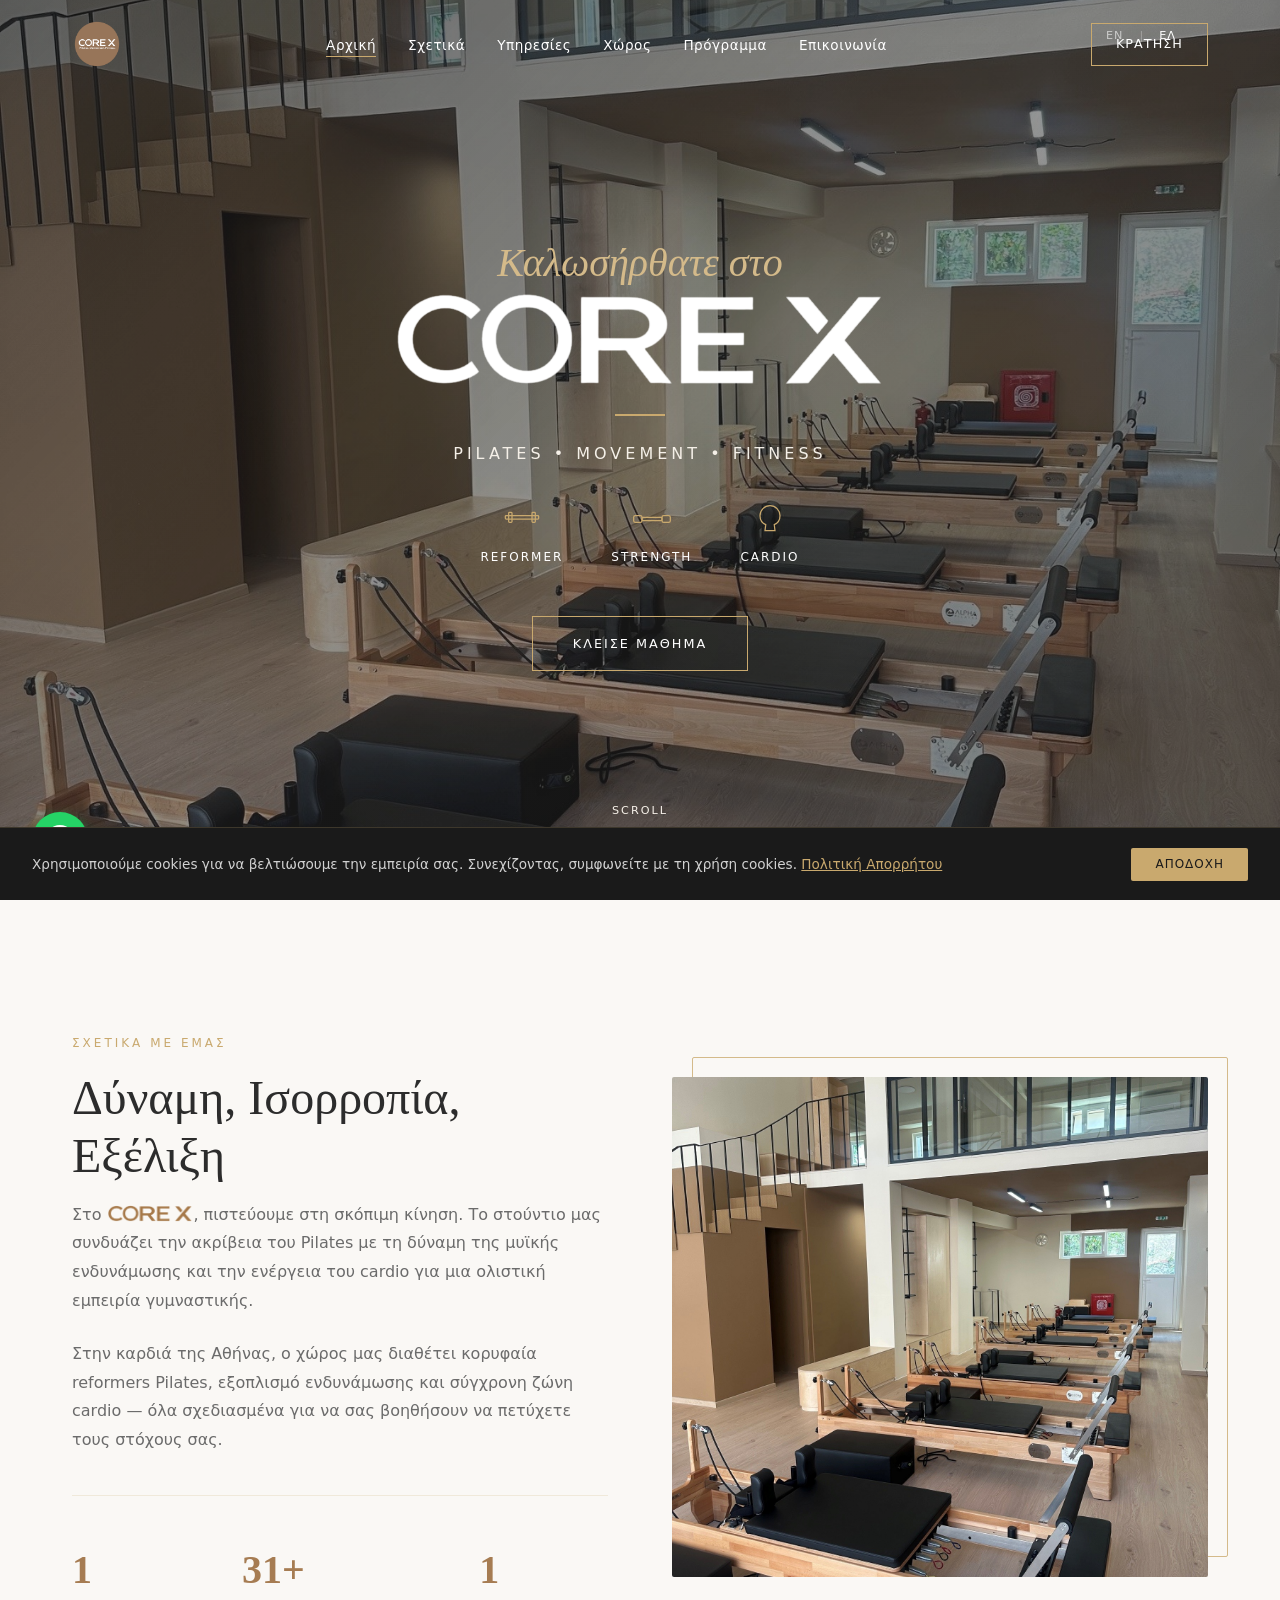
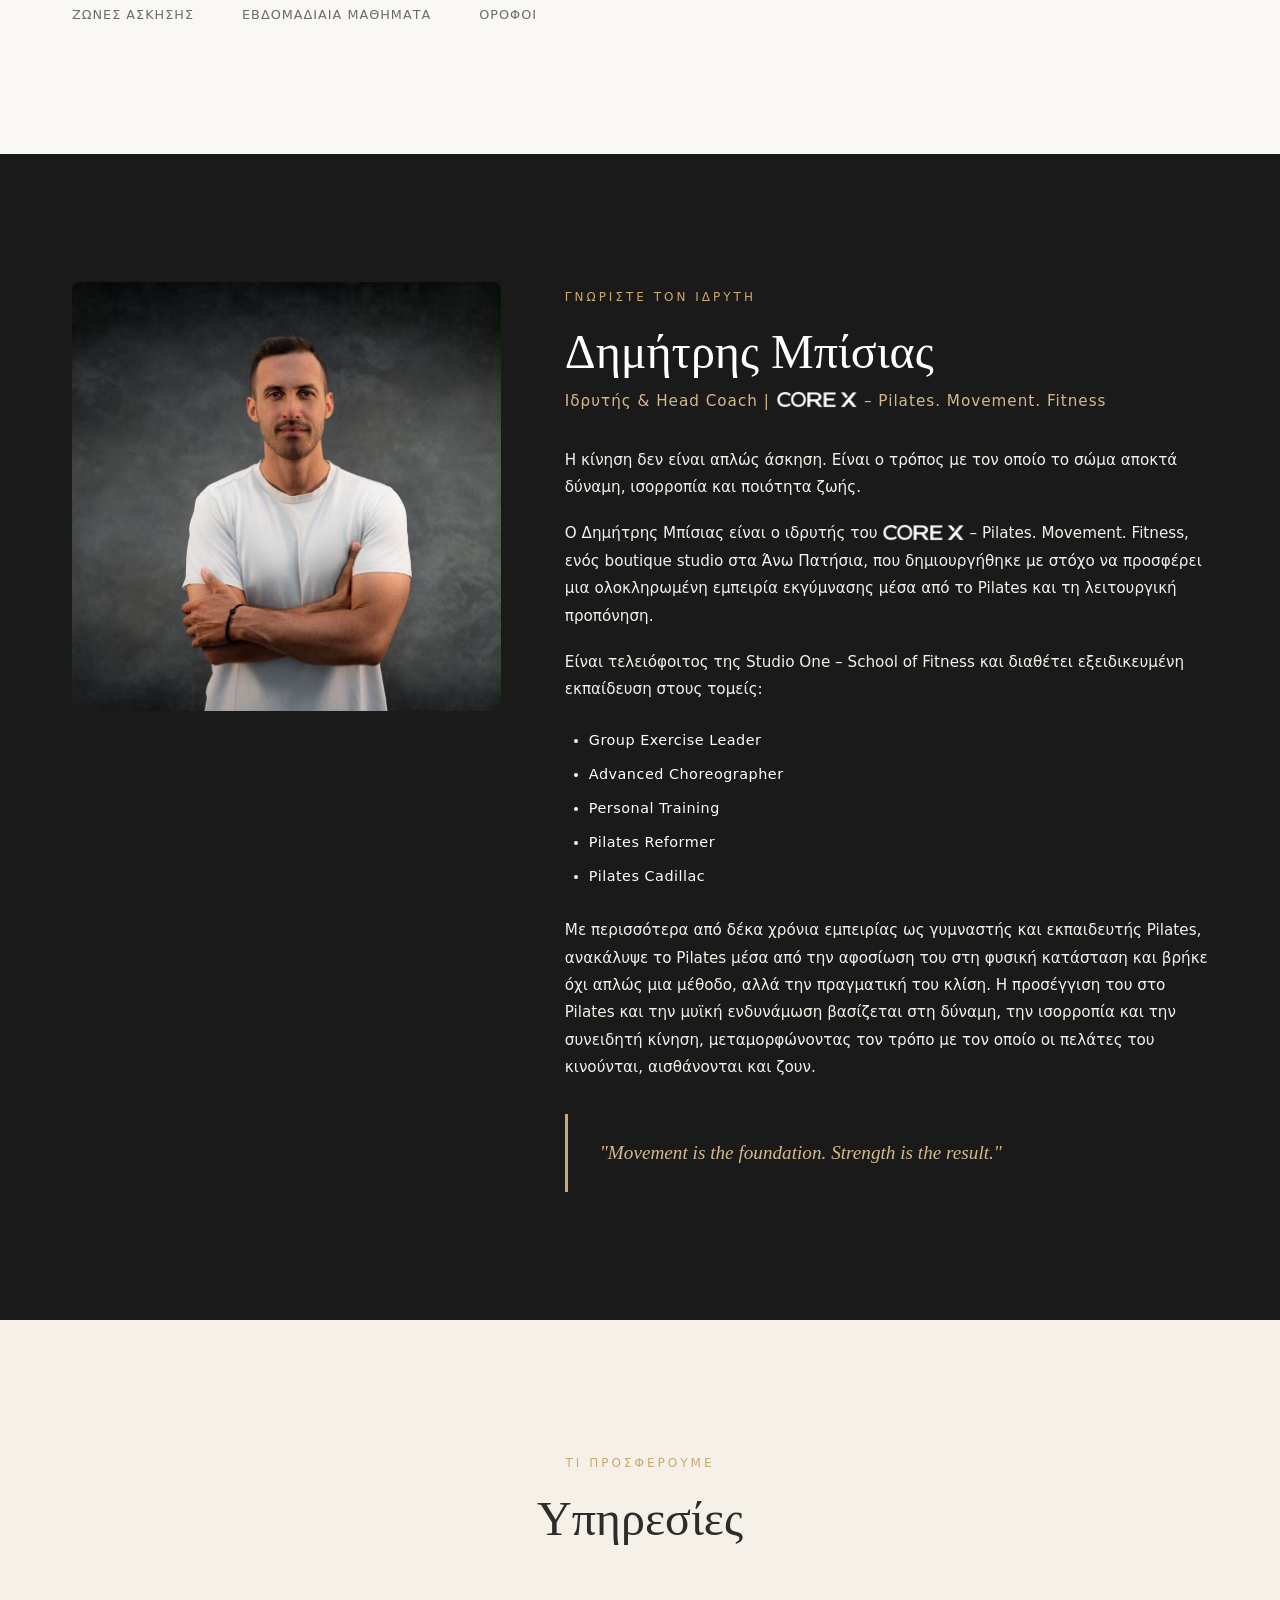
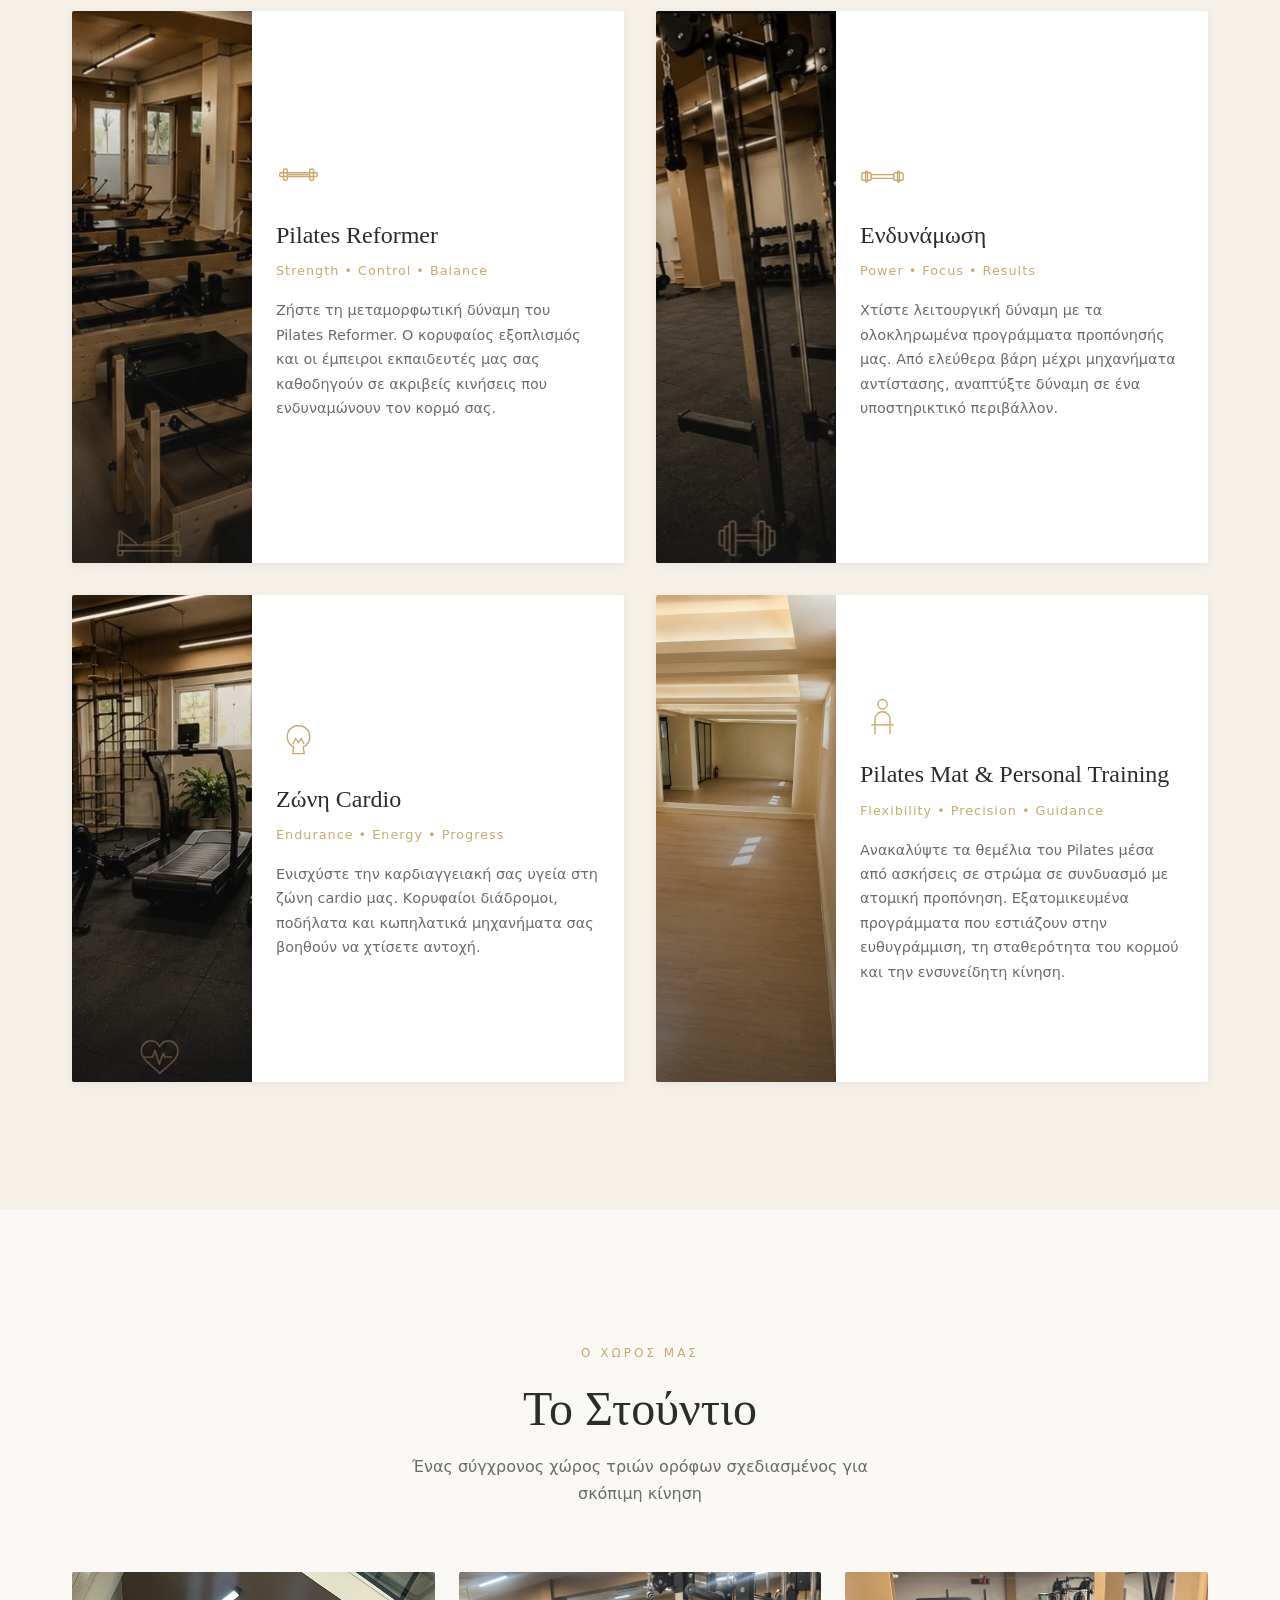
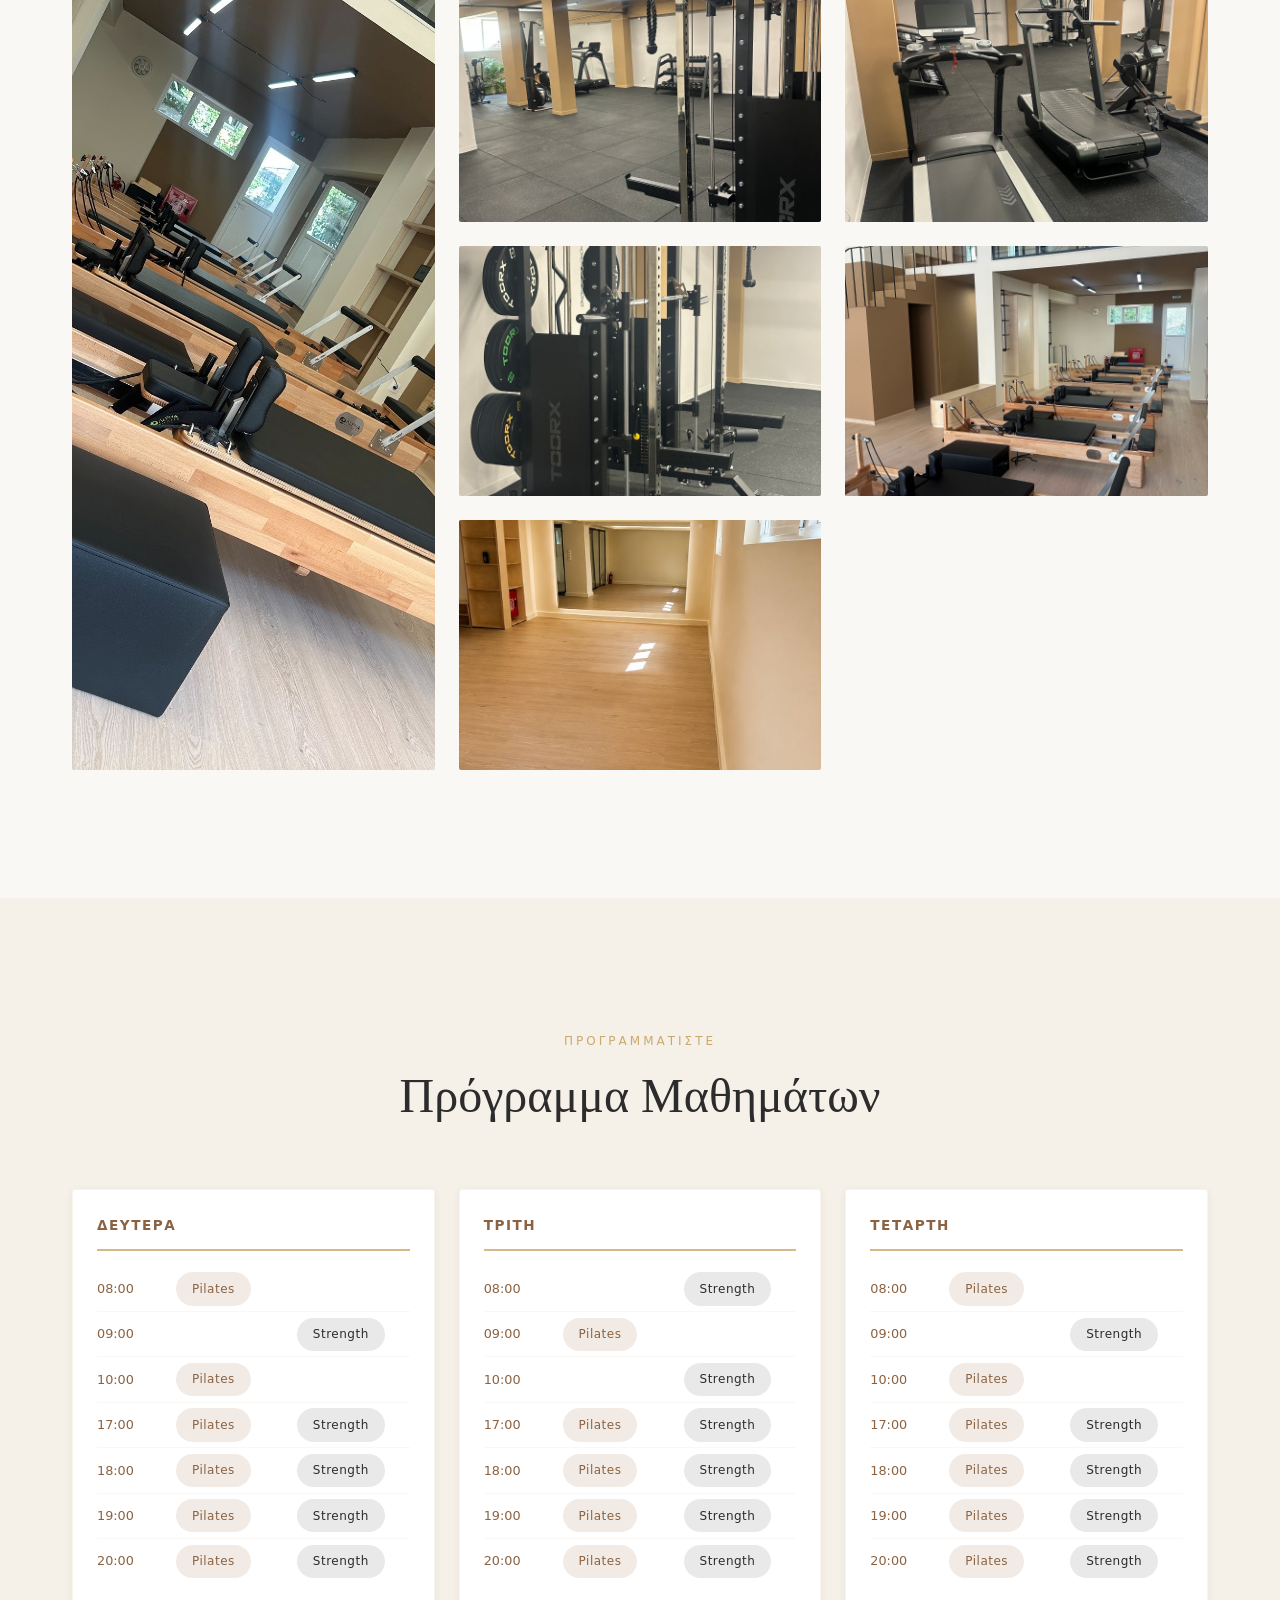
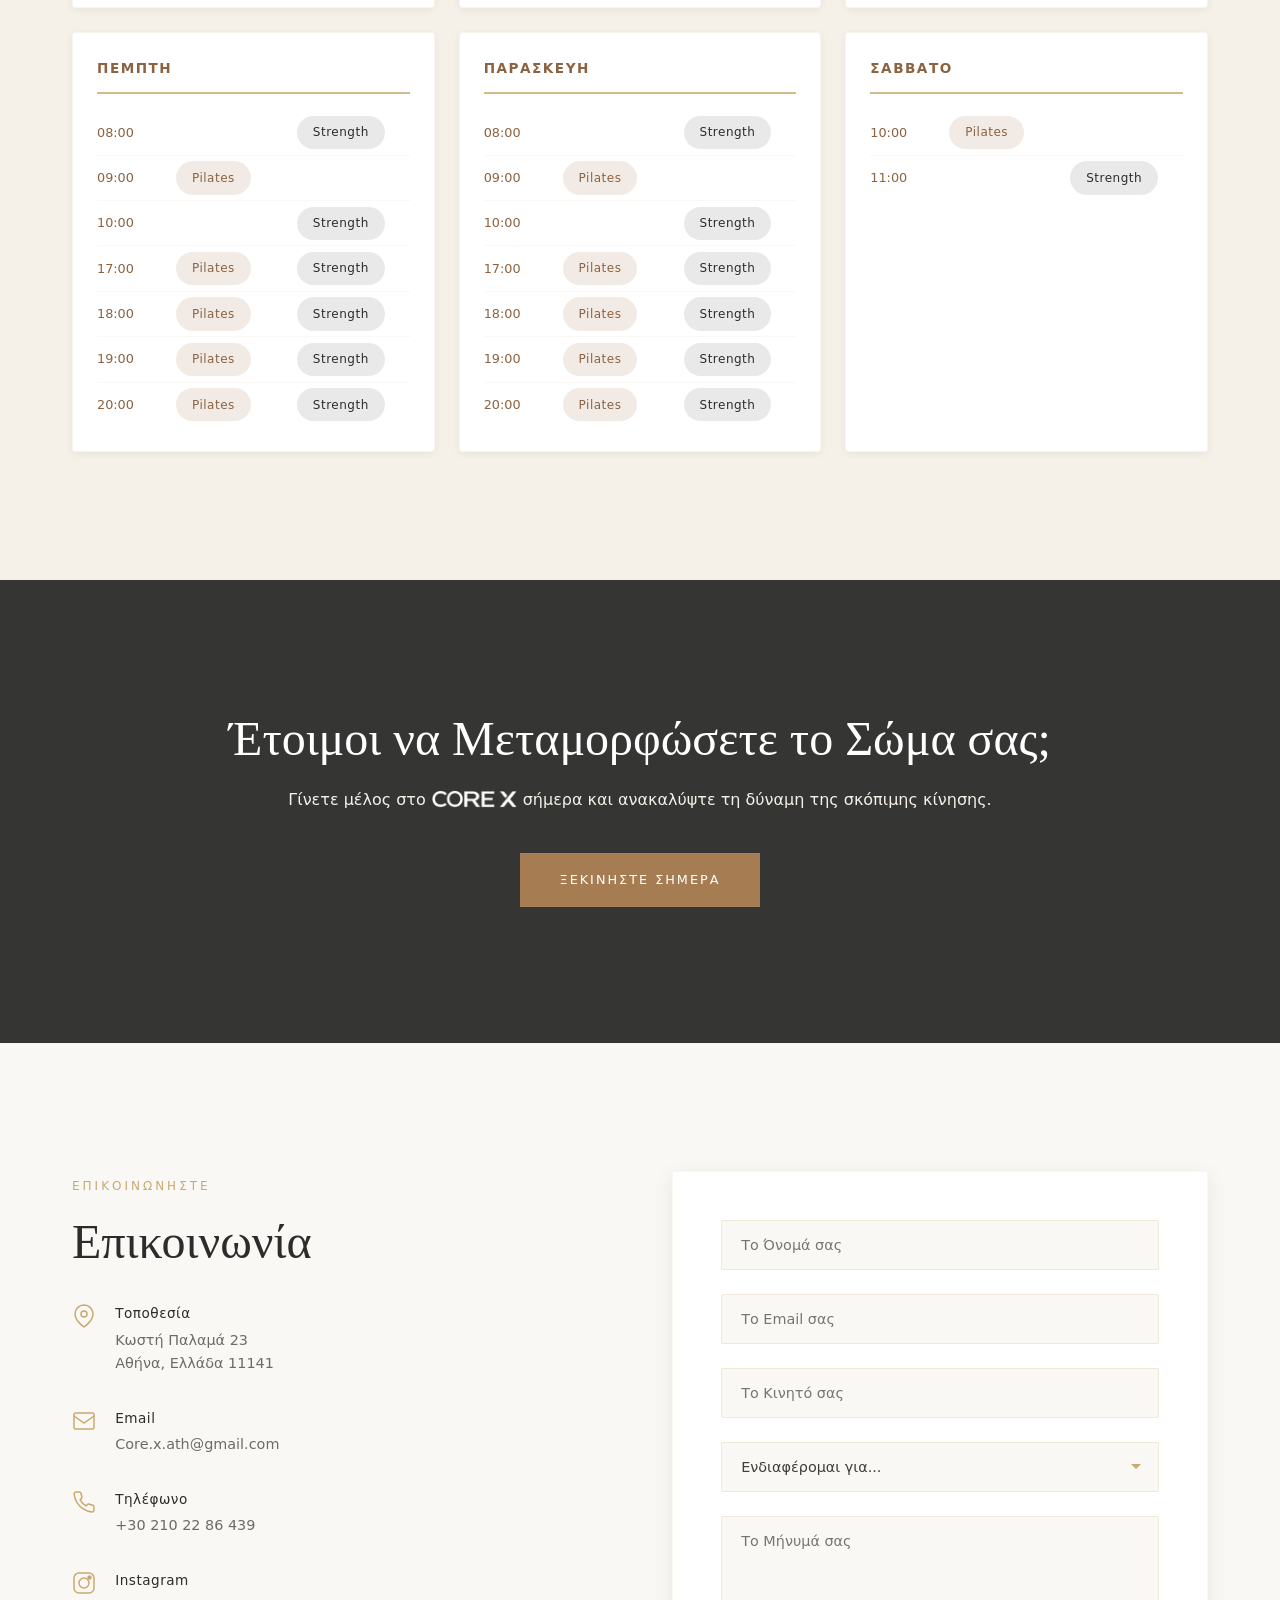
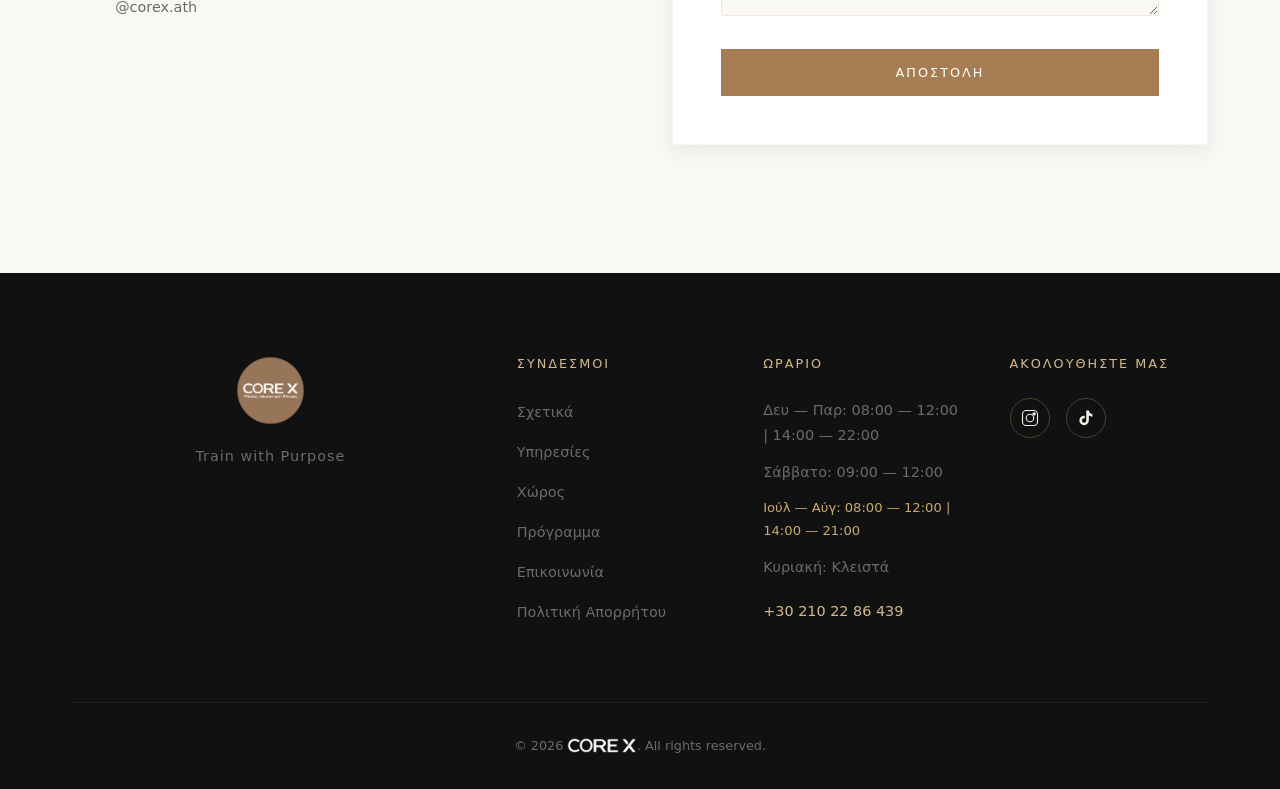
==== commit 6e2b8ee1: "Add files via upload" ====
--- a/index.html
+++ b/index.html
@@ -115,10 +115,10 @@
     <section class="hero" id="home">
         <div class="hero-slides">
             <div class="hero-slide active" style="background-image: url('Pilates_beds_1.jpg')"></div>
+            <div class="hero-slide" style="background-image: url('Training_Area_1.jpg')"></div>
             <div class="hero-slide" style="background-image: url('Pilates_beds_close_2.jpg')"></div>
+            <div class="hero-slide" style="background-image: url('Training_Area_2.jpg')"></div>
             <div class="hero-slide" style="background-image: url('Pilates_beds_overview_1.jpg')"></div>
-            <div class="hero-slide" style="background-image: url('Training_Area_1.jpg')"></div>
-            <div class="hero-slide" style="background-image: url('Training_Area_2.jpg')"></div>
             <div class="hero-slide" style="background-image: url('Training_Area_3.jpg')"></div>
             <div class="hero-slide" style="background-image: url('weight_lifting_2.jpg')"></div>
         </div>
@@ -156,7 +156,7 @@
             <div class="about-grid">
                 <div class="about-content reveal">
                     <span class="section-label" data-en="About Us" data-el="Σχετικά με εμάς">About Us</span>
-                    <h2 class="section-title" data-en="Where Strength Meets Balance" data-el="Όπου η Δύναμη Συναντά την Ισορροπία">Where Strength<br>Meets Balance</h2>
+                    <h2 class="section-title" data-en="Strength, Balance, Evolution" data-el="Δύναμη, Ισορροπία, Εξέλιξη">Strength, Balance, Evolution</h2>
                     <p class="about-text" data-en="At CORE X, we believe in purposeful movement. Our studio combines the precision of Pilates with the power of strength training and the energy of cardio to create a holistic fitness experience that transforms your body and mind." data-el="Στο CORE X, πιστεύουμε στη σκόπιμη κίνηση. Το στούντιο μας συνδυάζει την ακρίβεια του Pilates με τη δύναμη της μυϊκής ενδυνάμωσης και την ενέργεια του cardio για μια ολιστική εμπειρία γυμναστικής.">
                         At <img src="PDF_corex_screenshot-removebg-preview.png" alt="CORE X" class="brand-inline-img">, we believe in purposeful movement. Our studio combines the precision of Pilates 
                         with the power of strength training and the energy of cardio to create a holistic fitness experience 
@@ -222,10 +222,6 @@
 
                     <p class="founder-text" data-en="With over ten years of experience as a fitness trainer and Pilates instructor, he discovered Pilates through his dedication to physical fitness and found not just a method, but his true calling. His approach to Pilates and strength training is built on power, balance and mindful movement, transforming the way his clients move, feel and live." data-el="Με περισσότερα από δέκα χρόνια εμπειρίας ως γυμναστής και εκπαιδευτής Pilates, ανακάλυψε το Pilates μέσα από την αφοσίωση του στη φυσική κατάσταση και βρήκε όχι απλώς μια μέθοδο, αλλά την πραγματική του κλίση. Η προσέγγιση του στο Pilates και την μυϊκή ενδυνάμωση βασίζεται στη δύναμη, την ισορροπία και την συνειδητή κίνηση, μεταμορφώνοντας τον τρόπο με τον οποίο οι πελάτες του κινούνται, αισθάνονται και ζουν.">
                         With over ten years of experience as a fitness trainer and Pilates instructor, he discovered Pilates through his dedication to physical fitness and found not just a method, but his true calling. His approach to Pilates and strength training is built on power, balance and mindful movement, transforming the way his clients move, feel and live.
-                    </p>
-
-                    <p class="founder-text" style="opacity: 0.6; font-style: italic;" data-en="To be added soon" data-el="Θα προστεθεί σύντομα">
-                        To be added soon
                     </p>
 
                     <blockquote class="founder-quote">
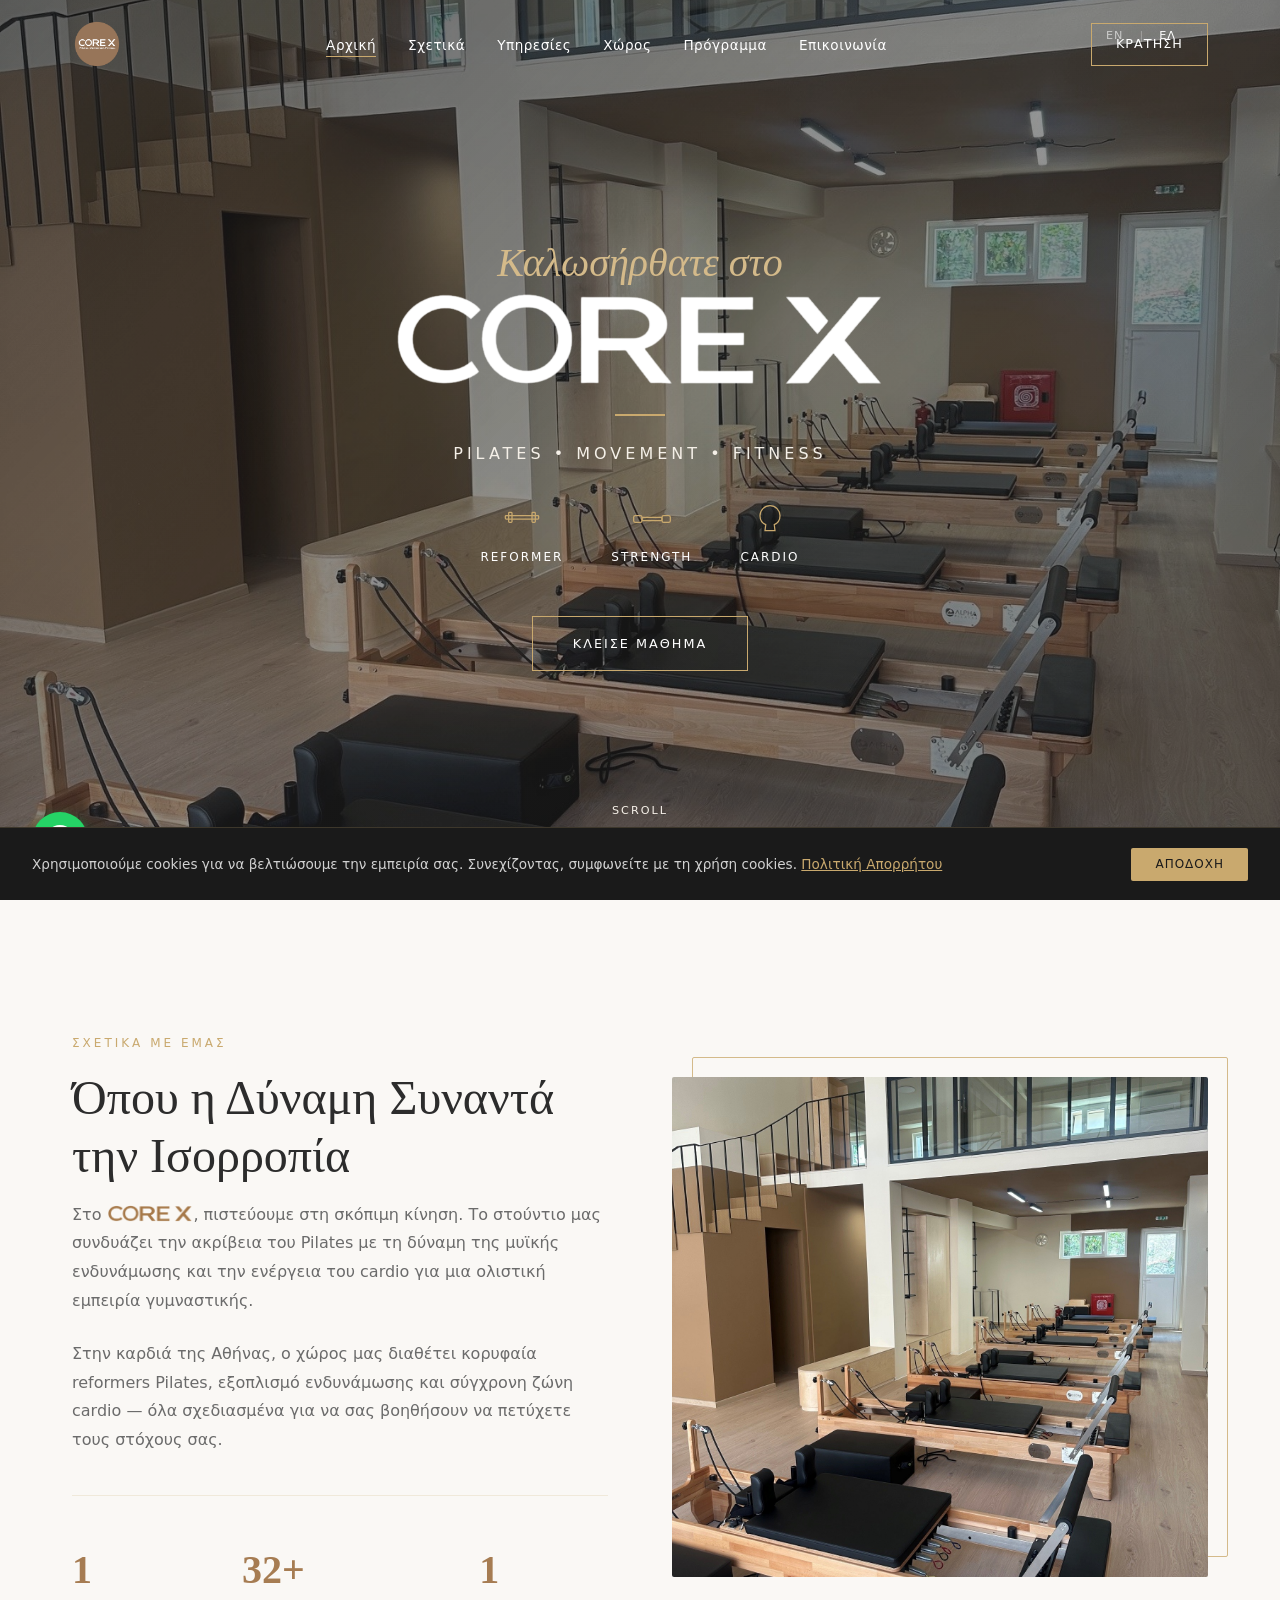
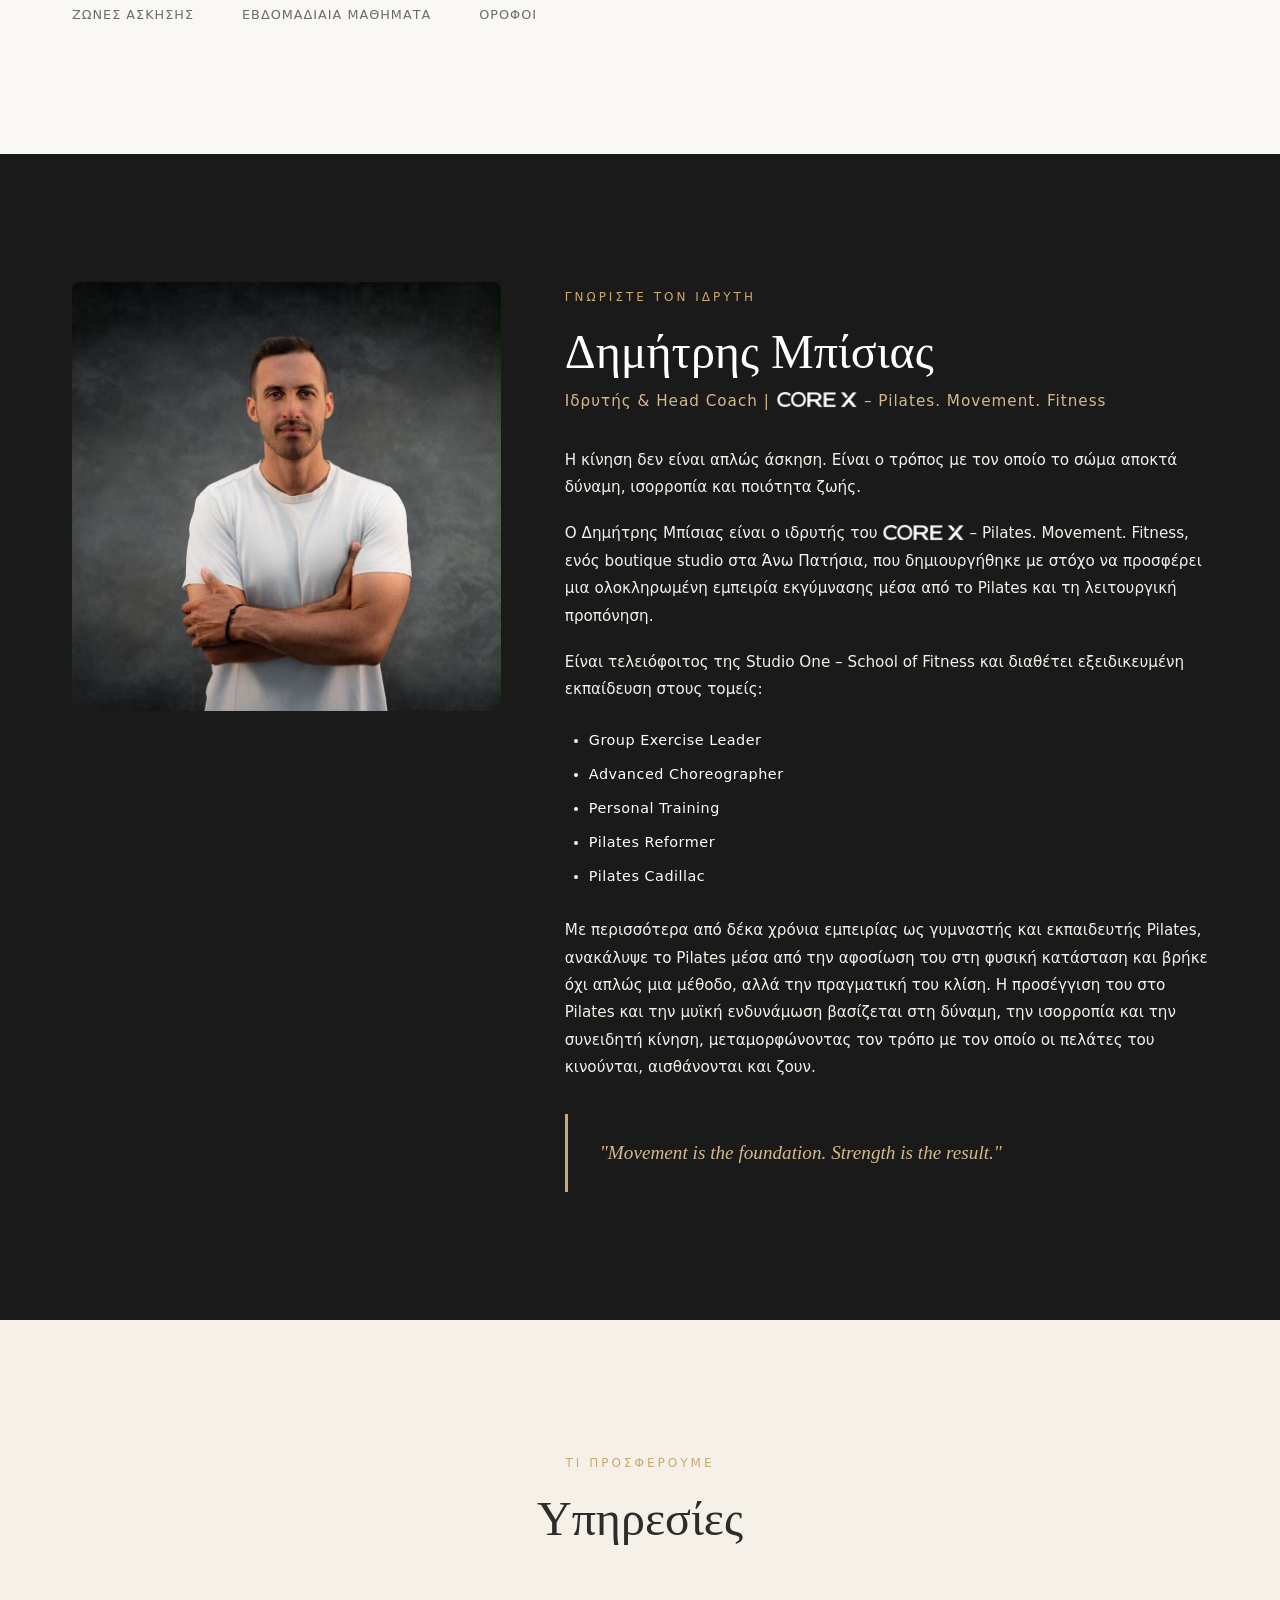
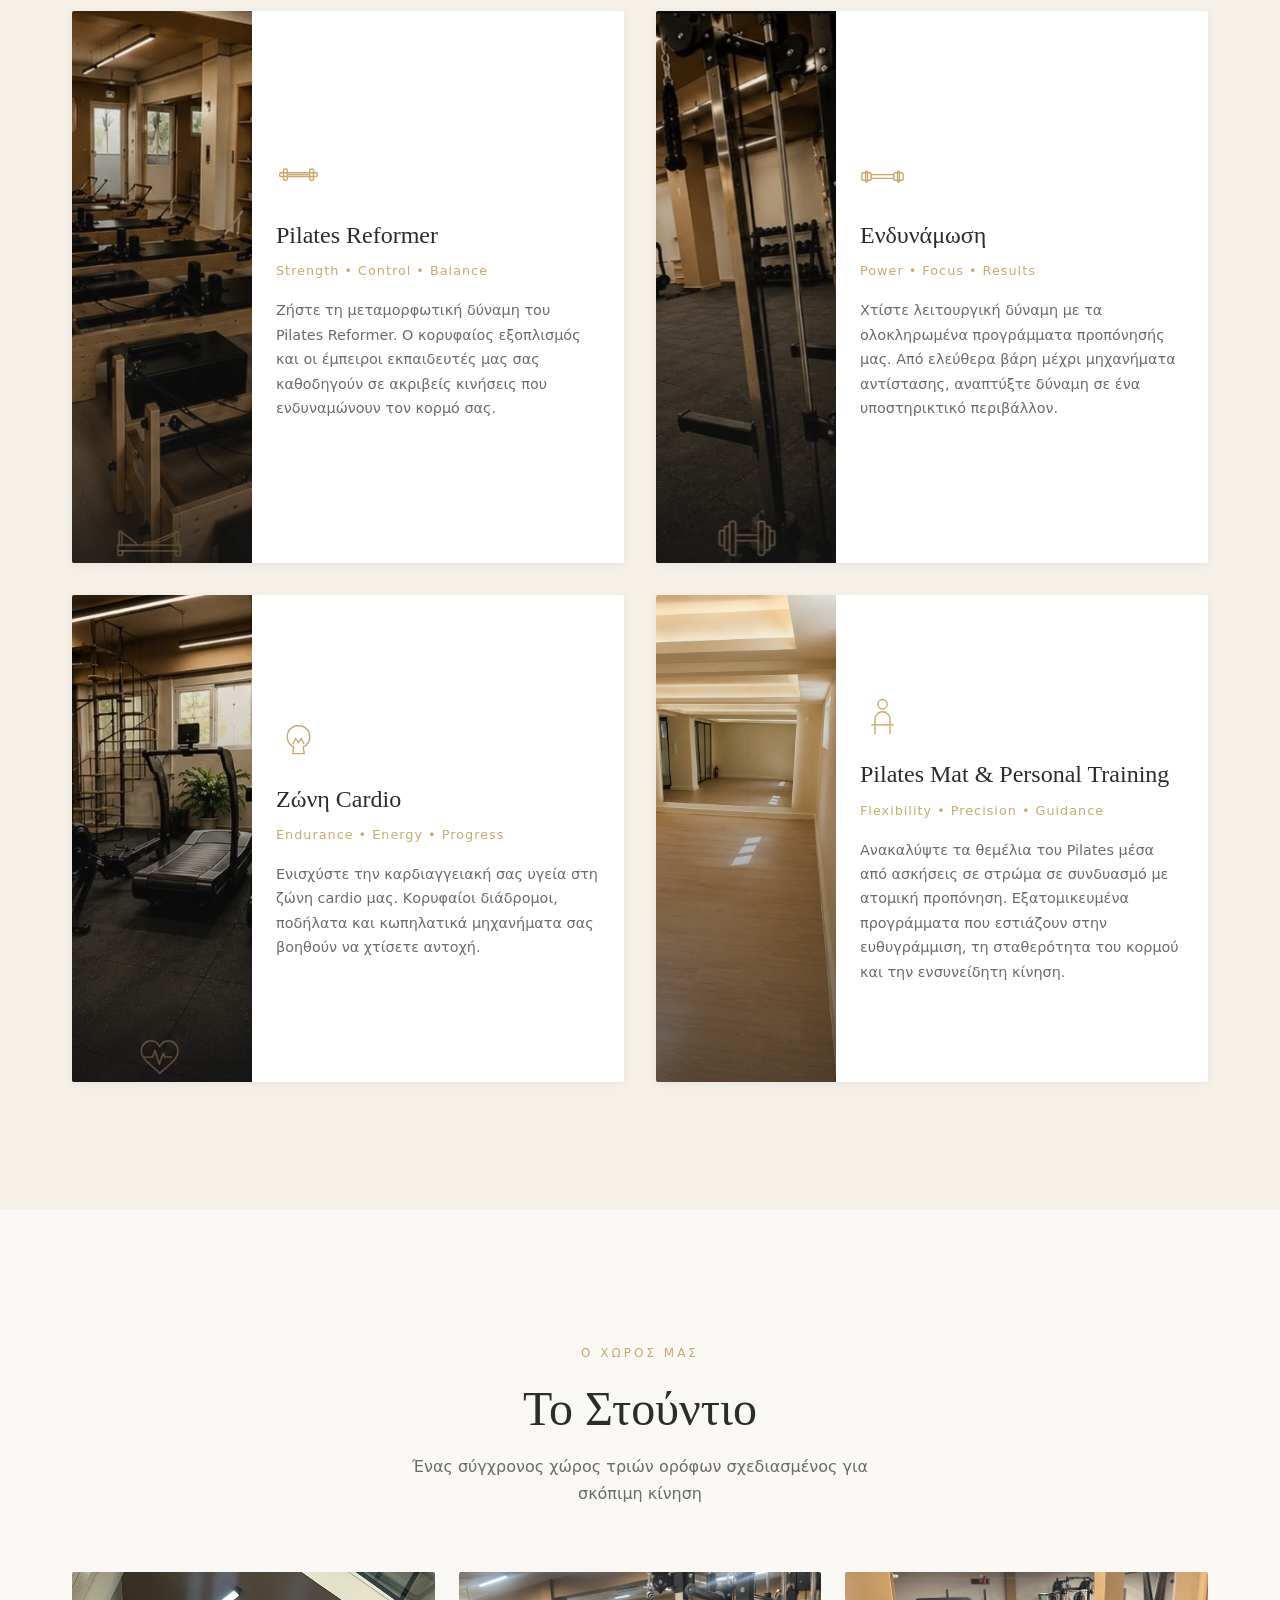
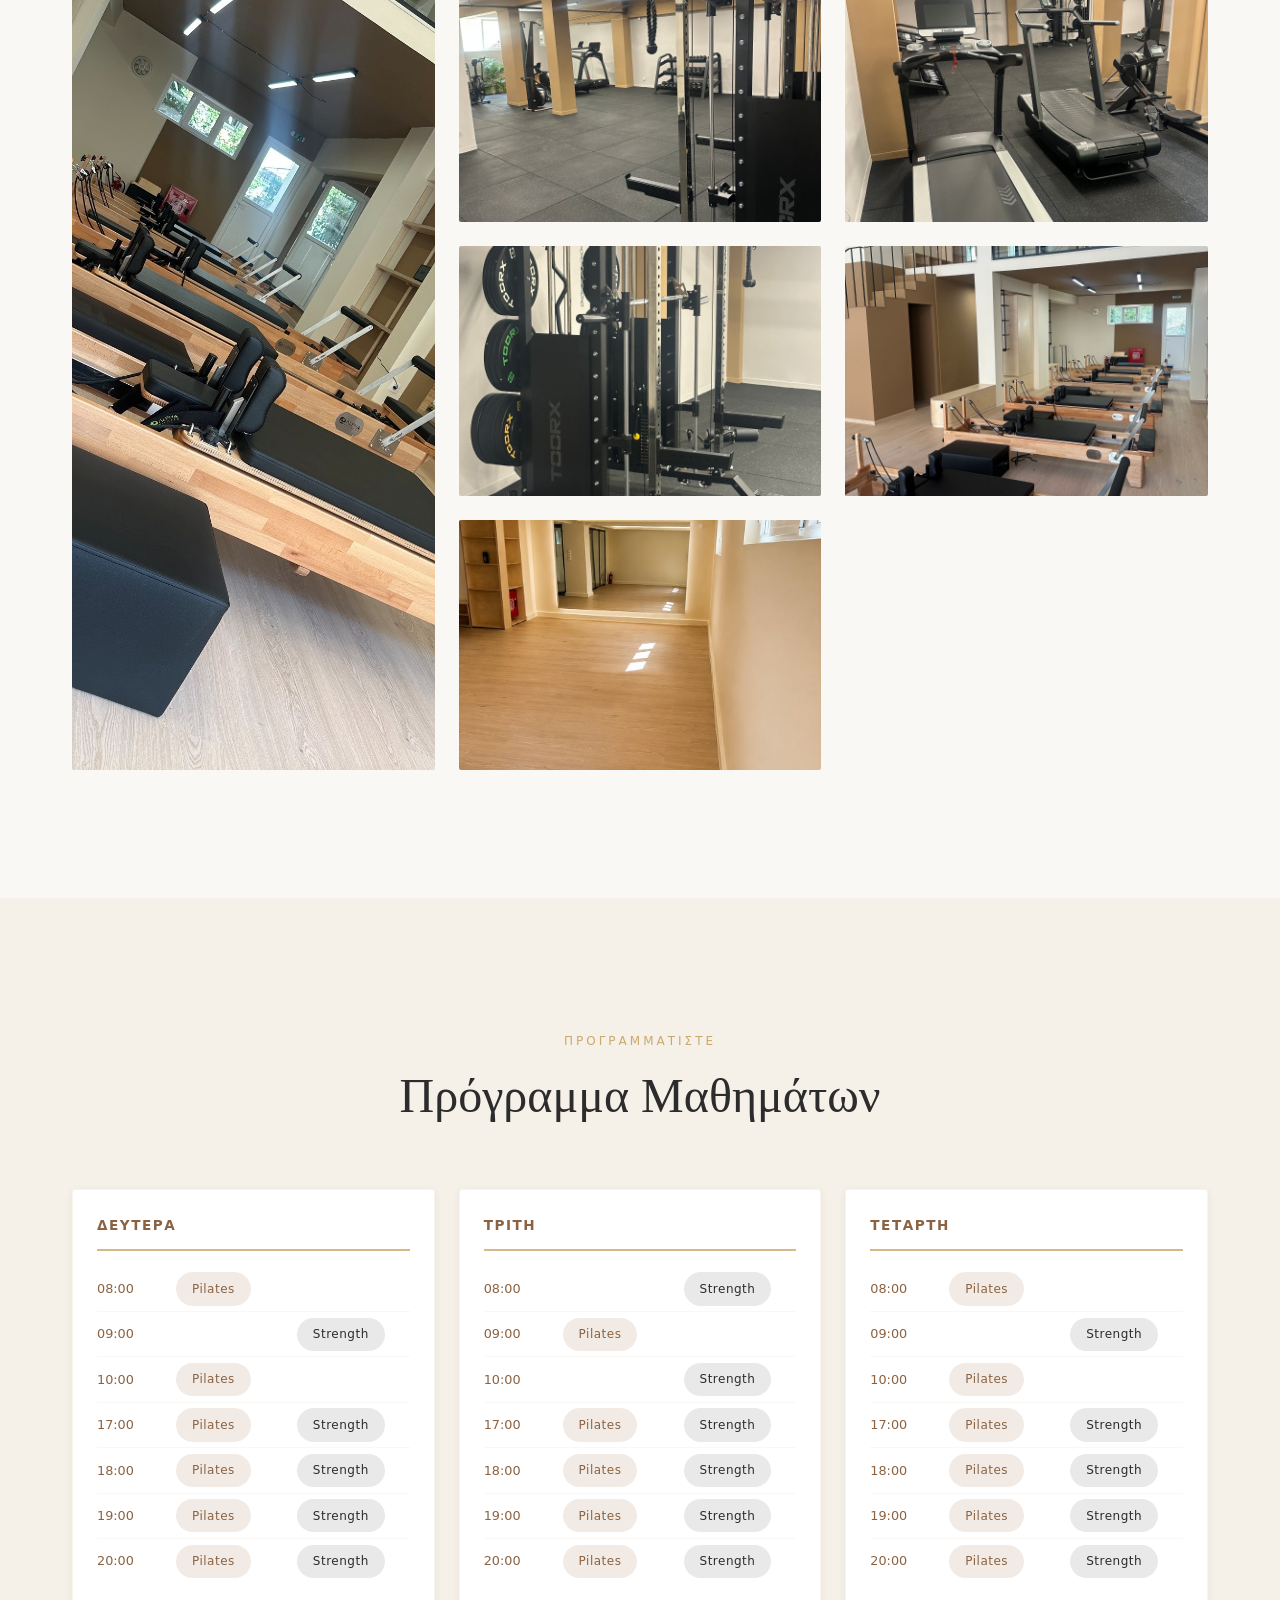
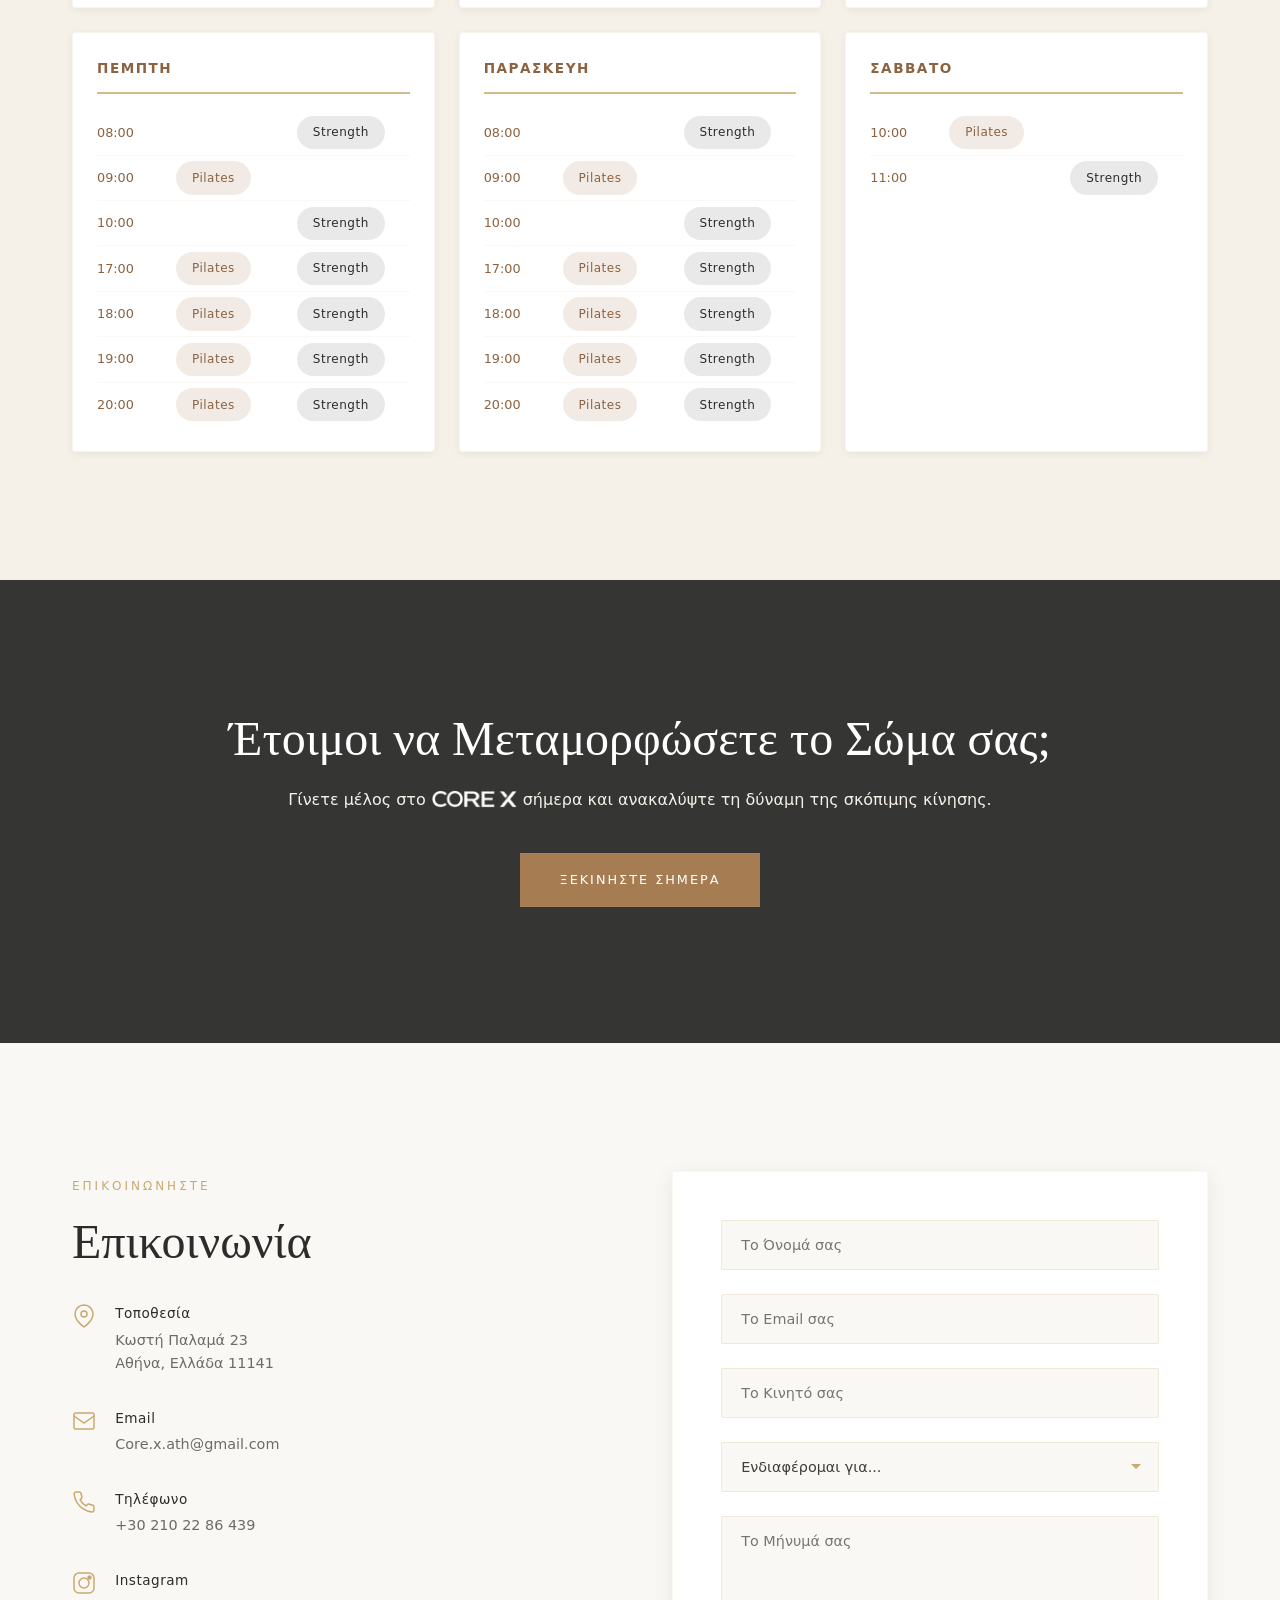
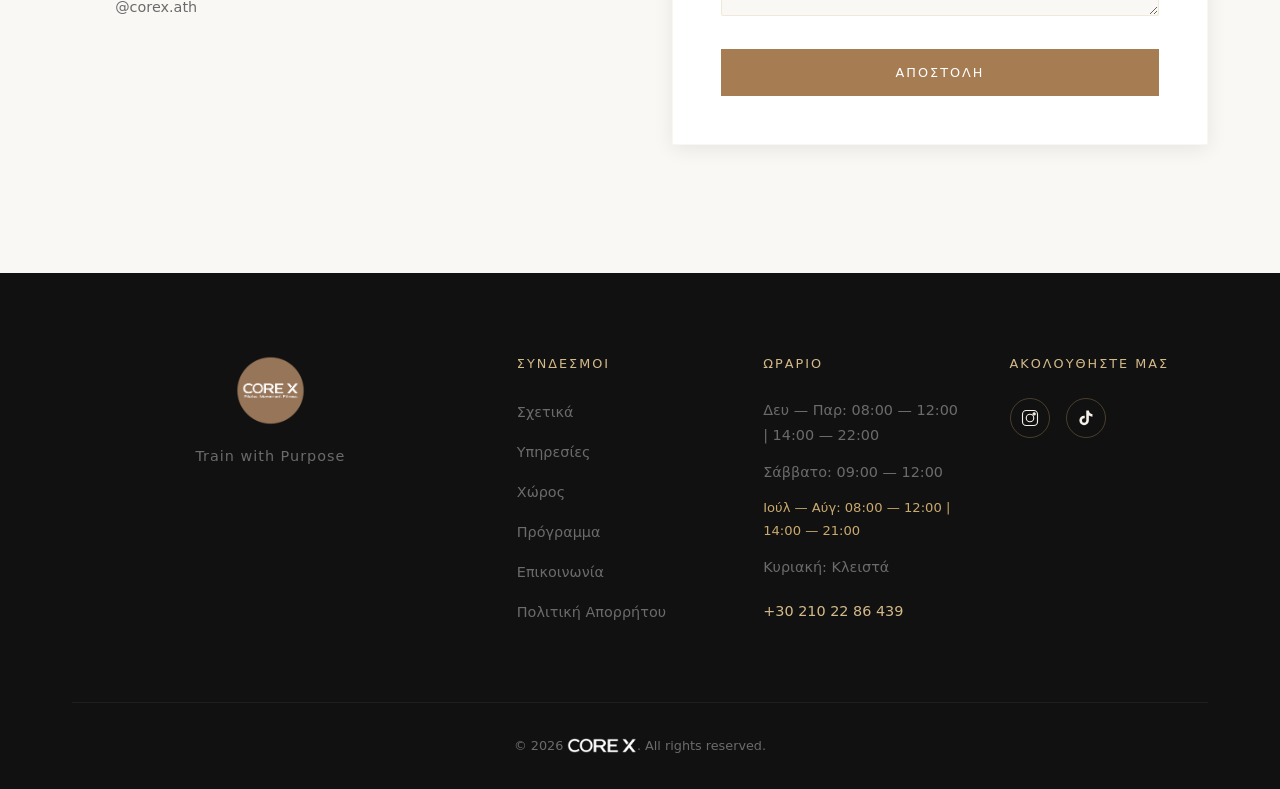
==== commit 288aa21c: "Add files via upload" ====
--- a/index.html
+++ b/index.html
@@ -156,7 +156,7 @@
             <div class="about-grid">
                 <div class="about-content reveal">
                     <span class="section-label" data-en="About Us" data-el="Σχετικά με εμάς">About Us</span>
-                    <h2 class="section-title" data-en="Strength, Balance, Evolution" data-el="Δύναμη, Ισορροπία, Εξέλιξη">Strength, Balance, Evolution</h2>
+                    <h2 class="section-title" data-en="Where Strength Meets Balance" data-el="Όπου η Δύναμη Συναντά την Ισορροπία">Where Strength<br>Meets Balance</h2>
                     <p class="about-text" data-en="At CORE X, we believe in purposeful movement. Our studio combines the precision of Pilates with the power of strength training and the energy of cardio to create a holistic fitness experience that transforms your body and mind." data-el="Στο CORE X, πιστεύουμε στη σκόπιμη κίνηση. Το στούντιο μας συνδυάζει την ακρίβεια του Pilates με τη δύναμη της μυϊκής ενδυνάμωσης και την ενέργεια του cardio για μια ολιστική εμπειρία γυμναστικής.">
                         At <img src="PDF_corex_screenshot-removebg-preview.png" alt="CORE X" class="brand-inline-img">, we believe in purposeful movement. Our studio combines the precision of Pilates 
                         with the power of strength training and the energy of cardio to create a holistic fitness experience 
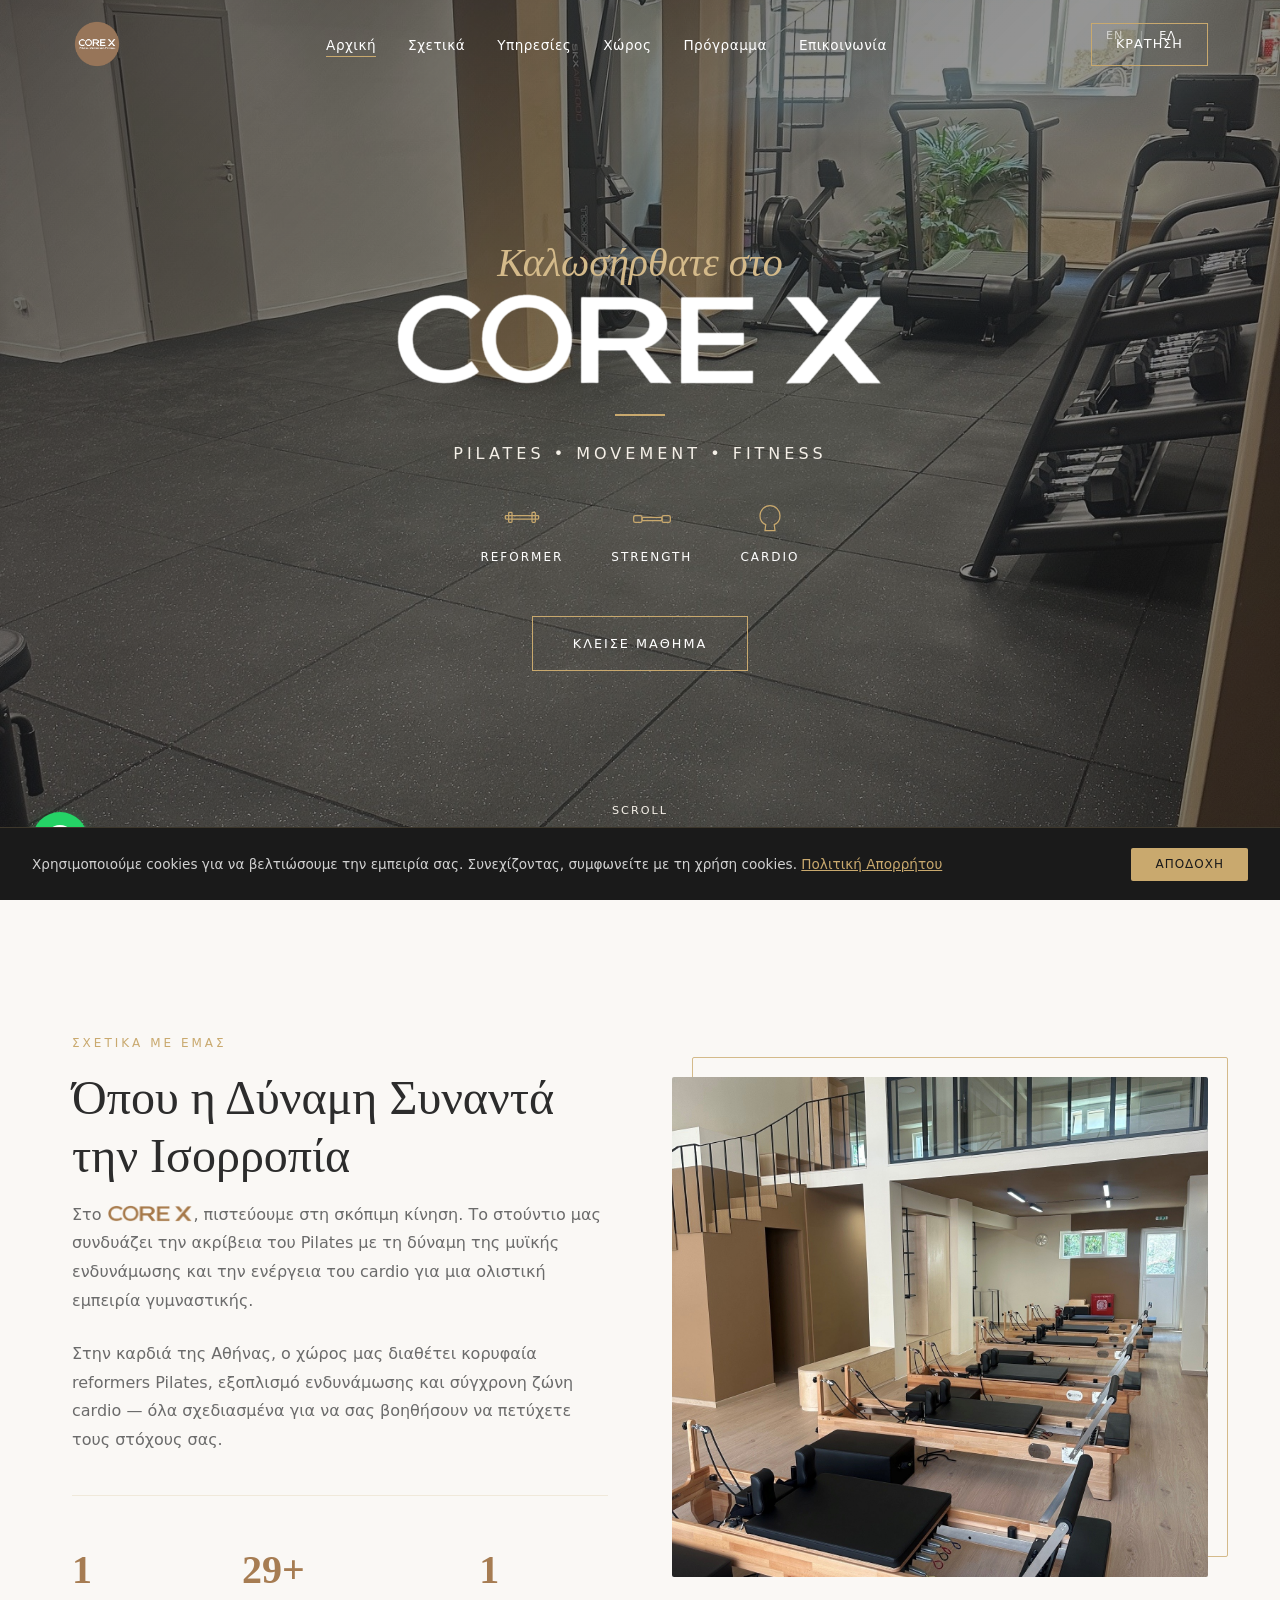
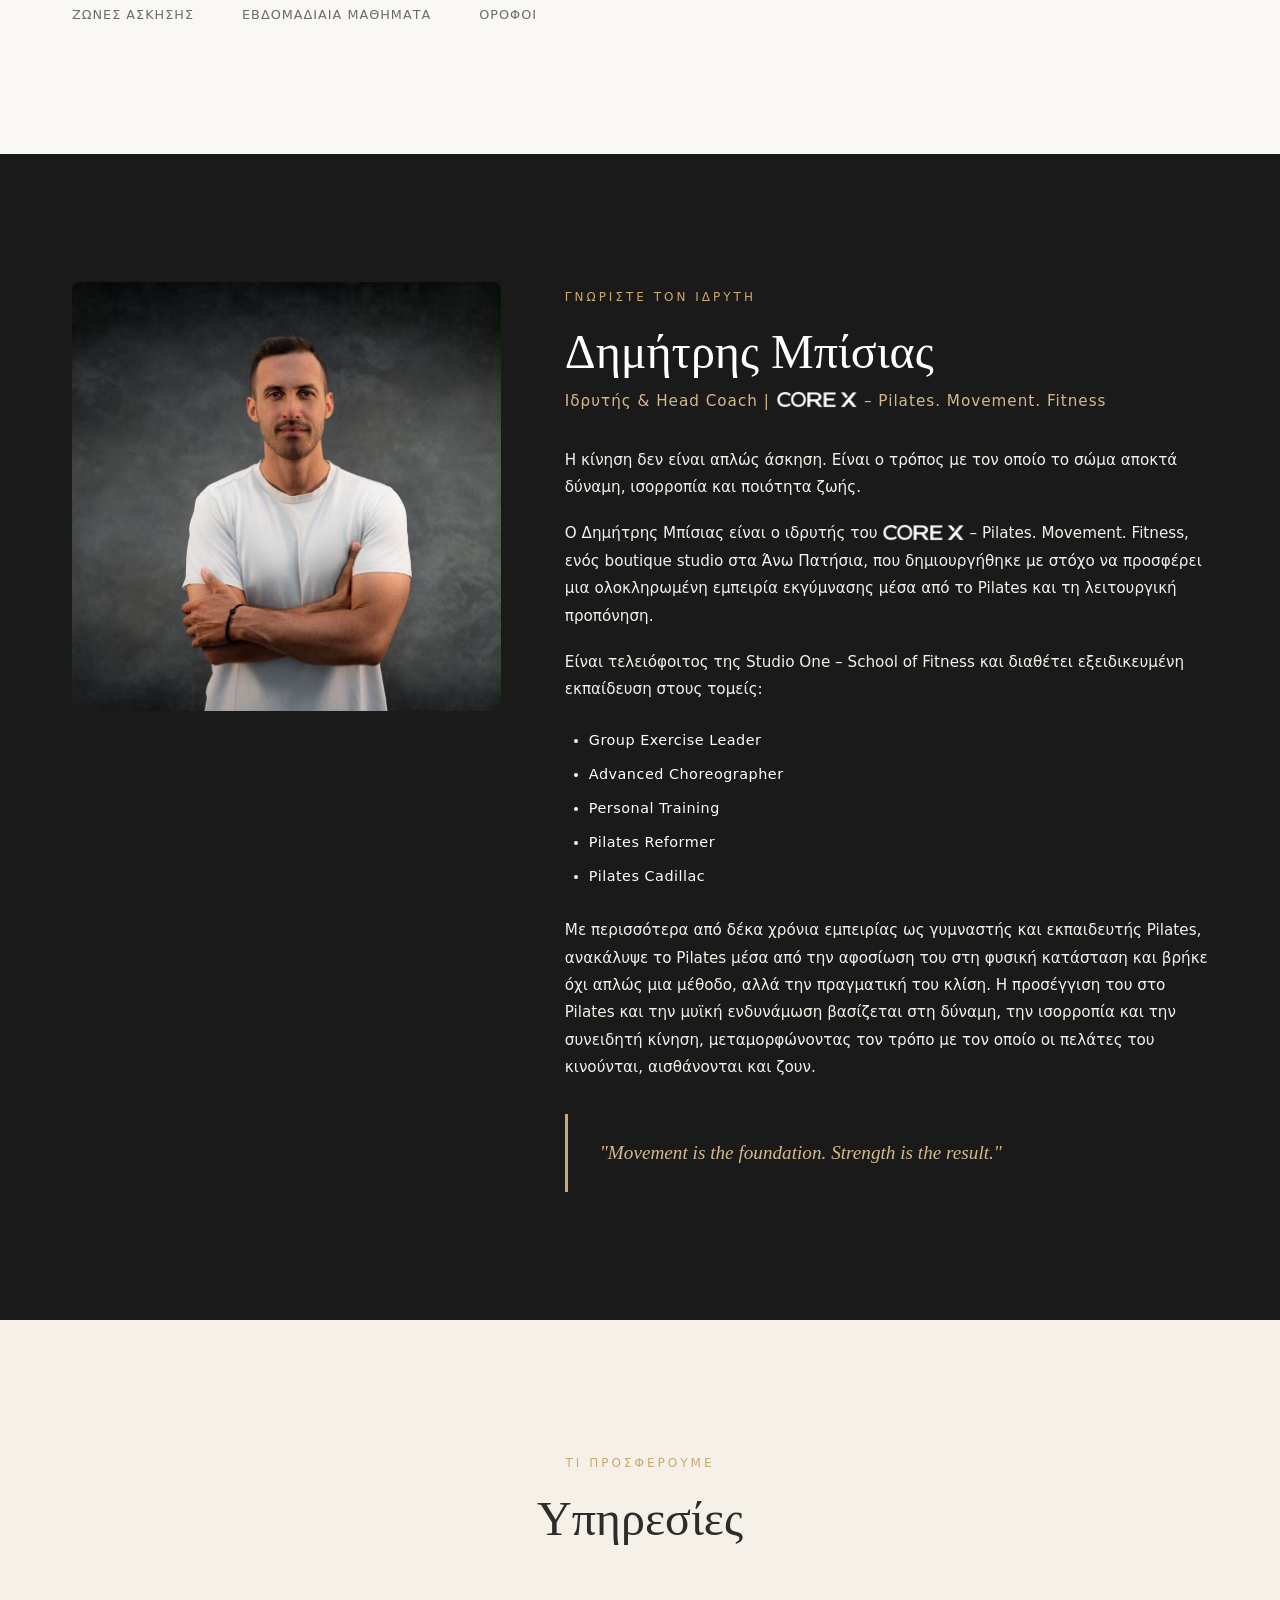
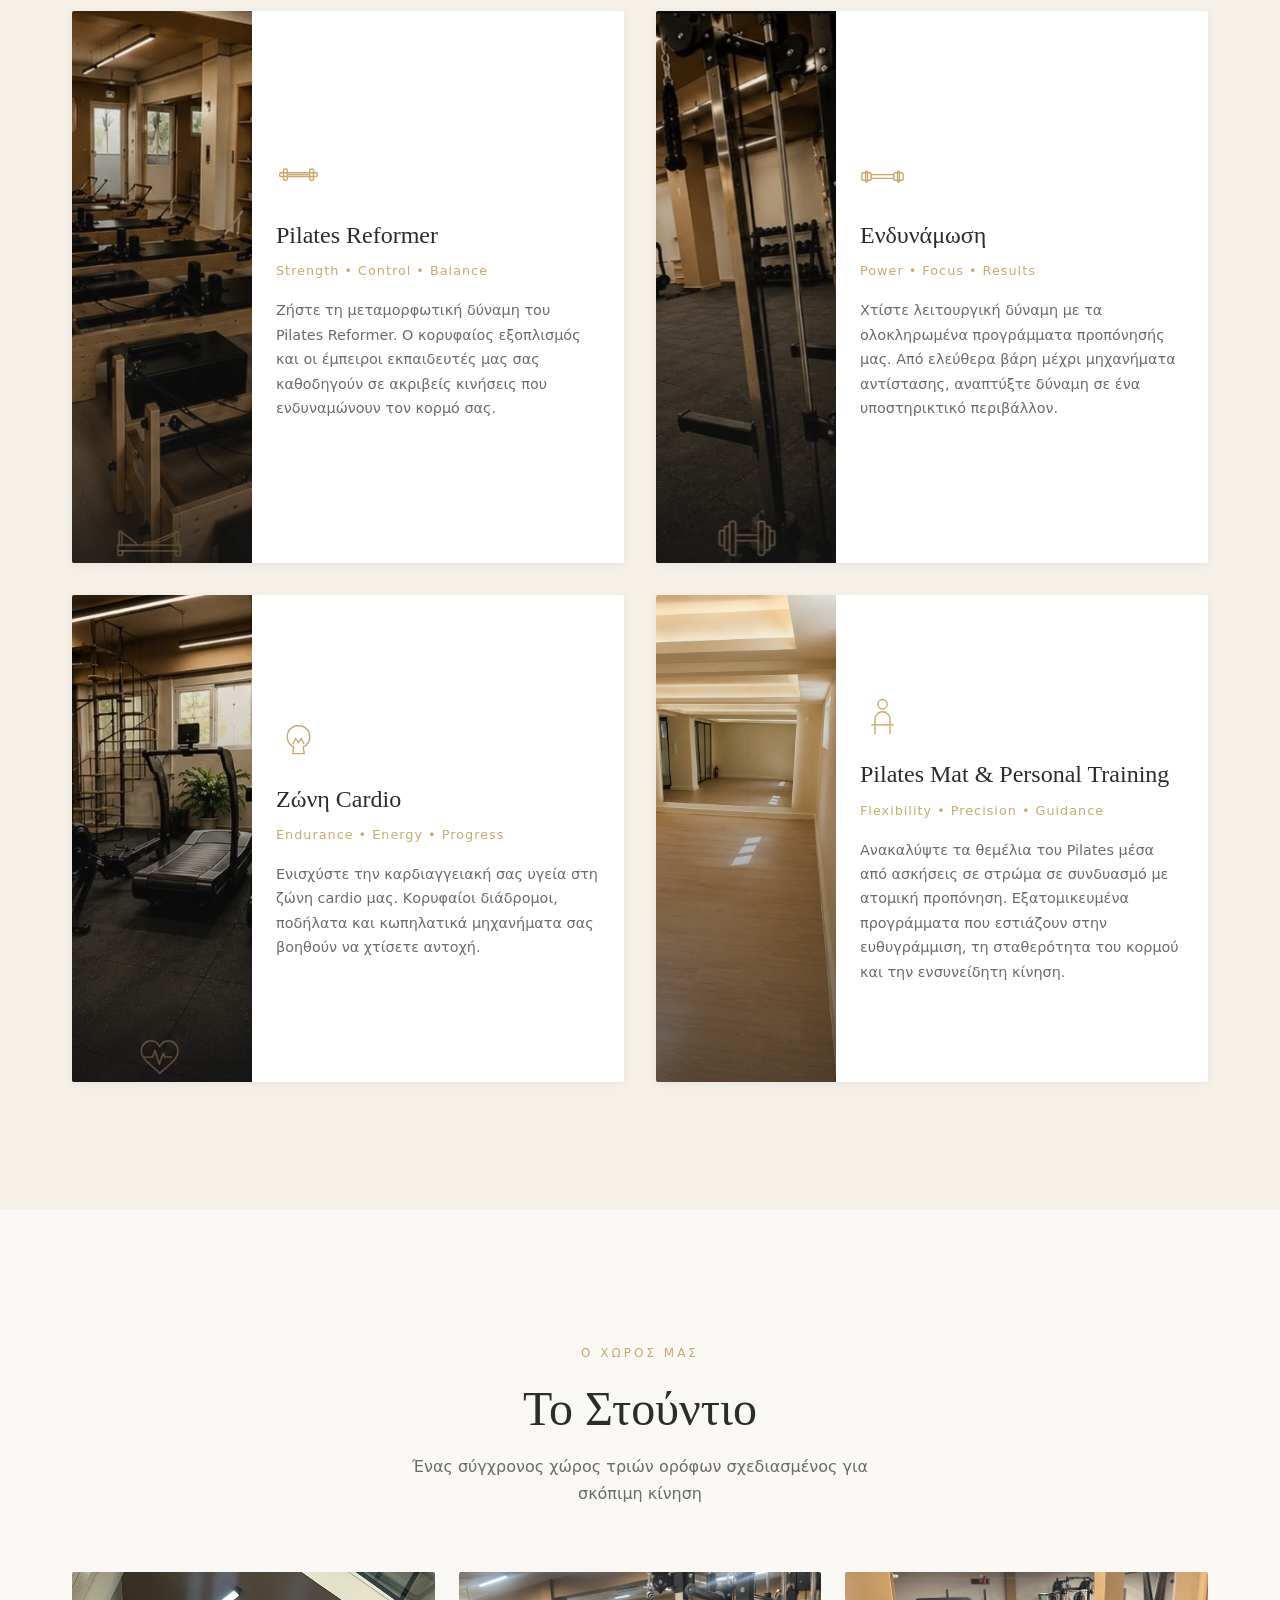
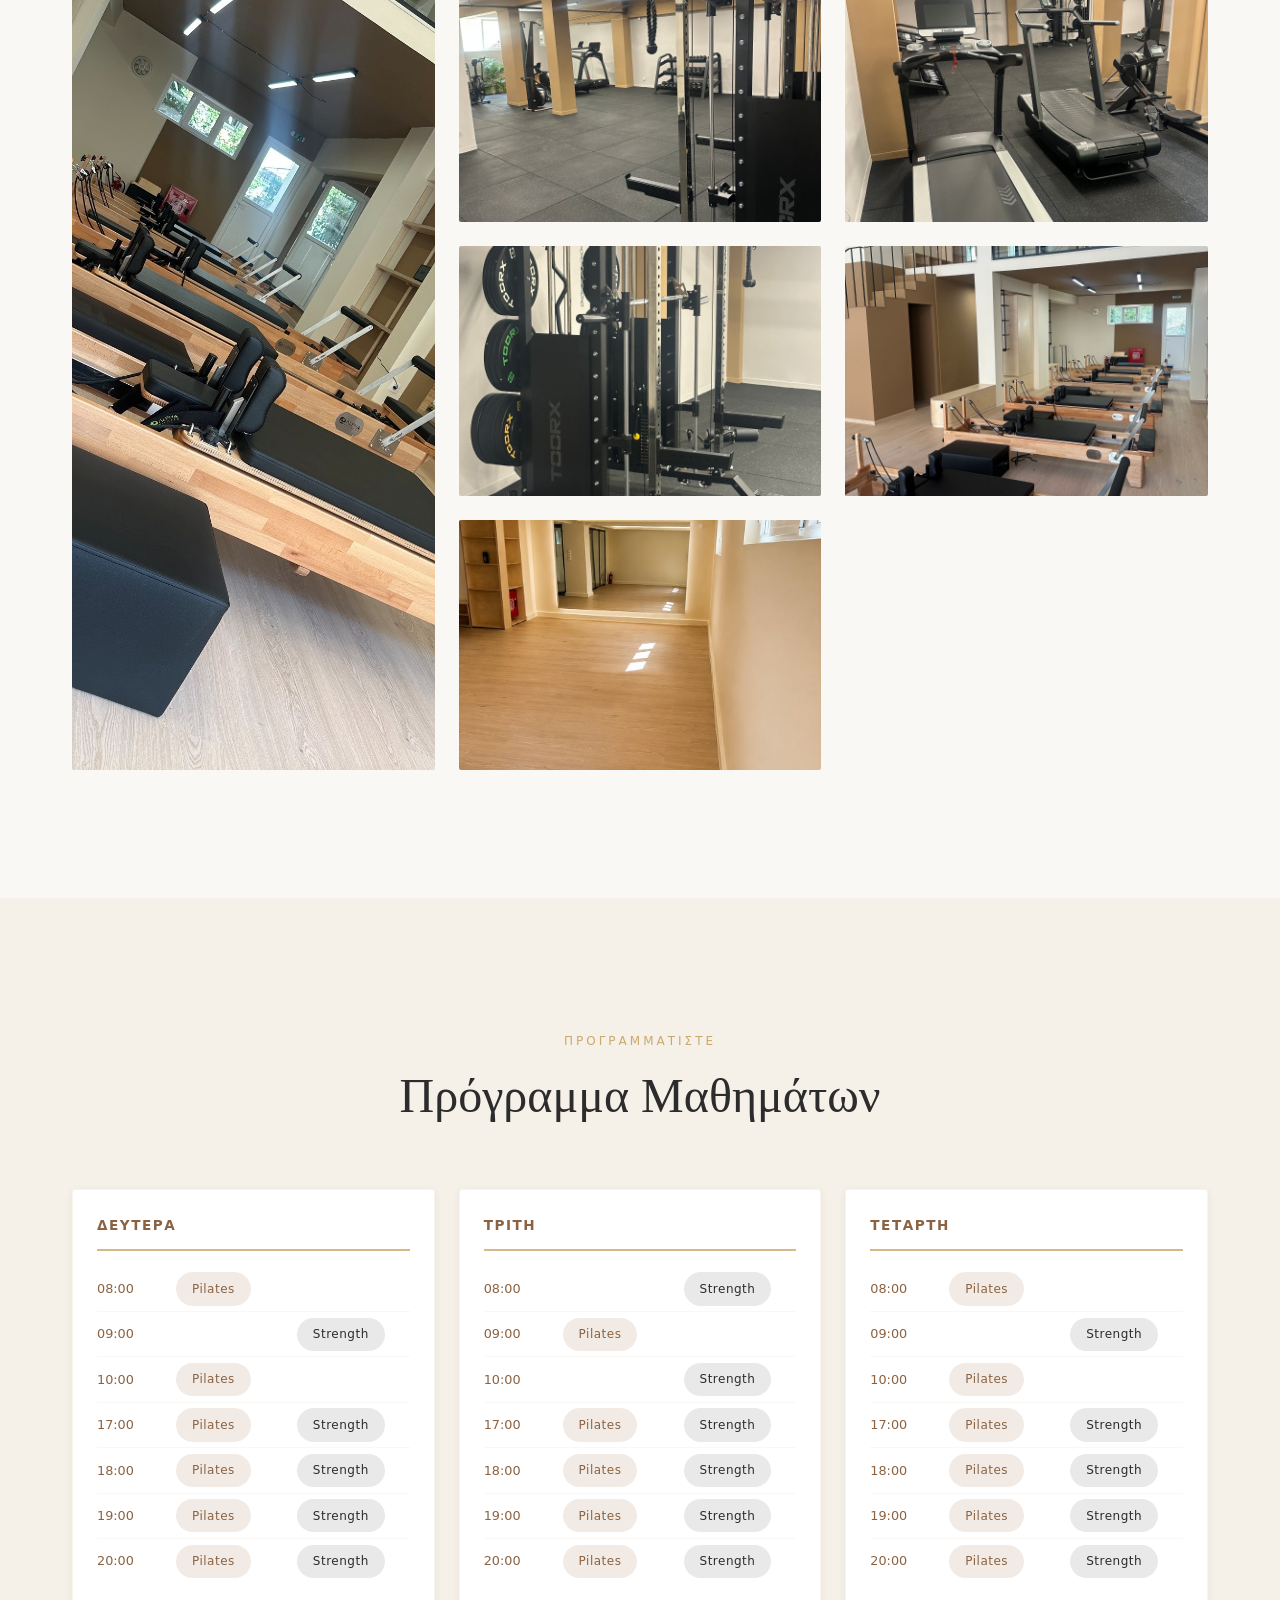
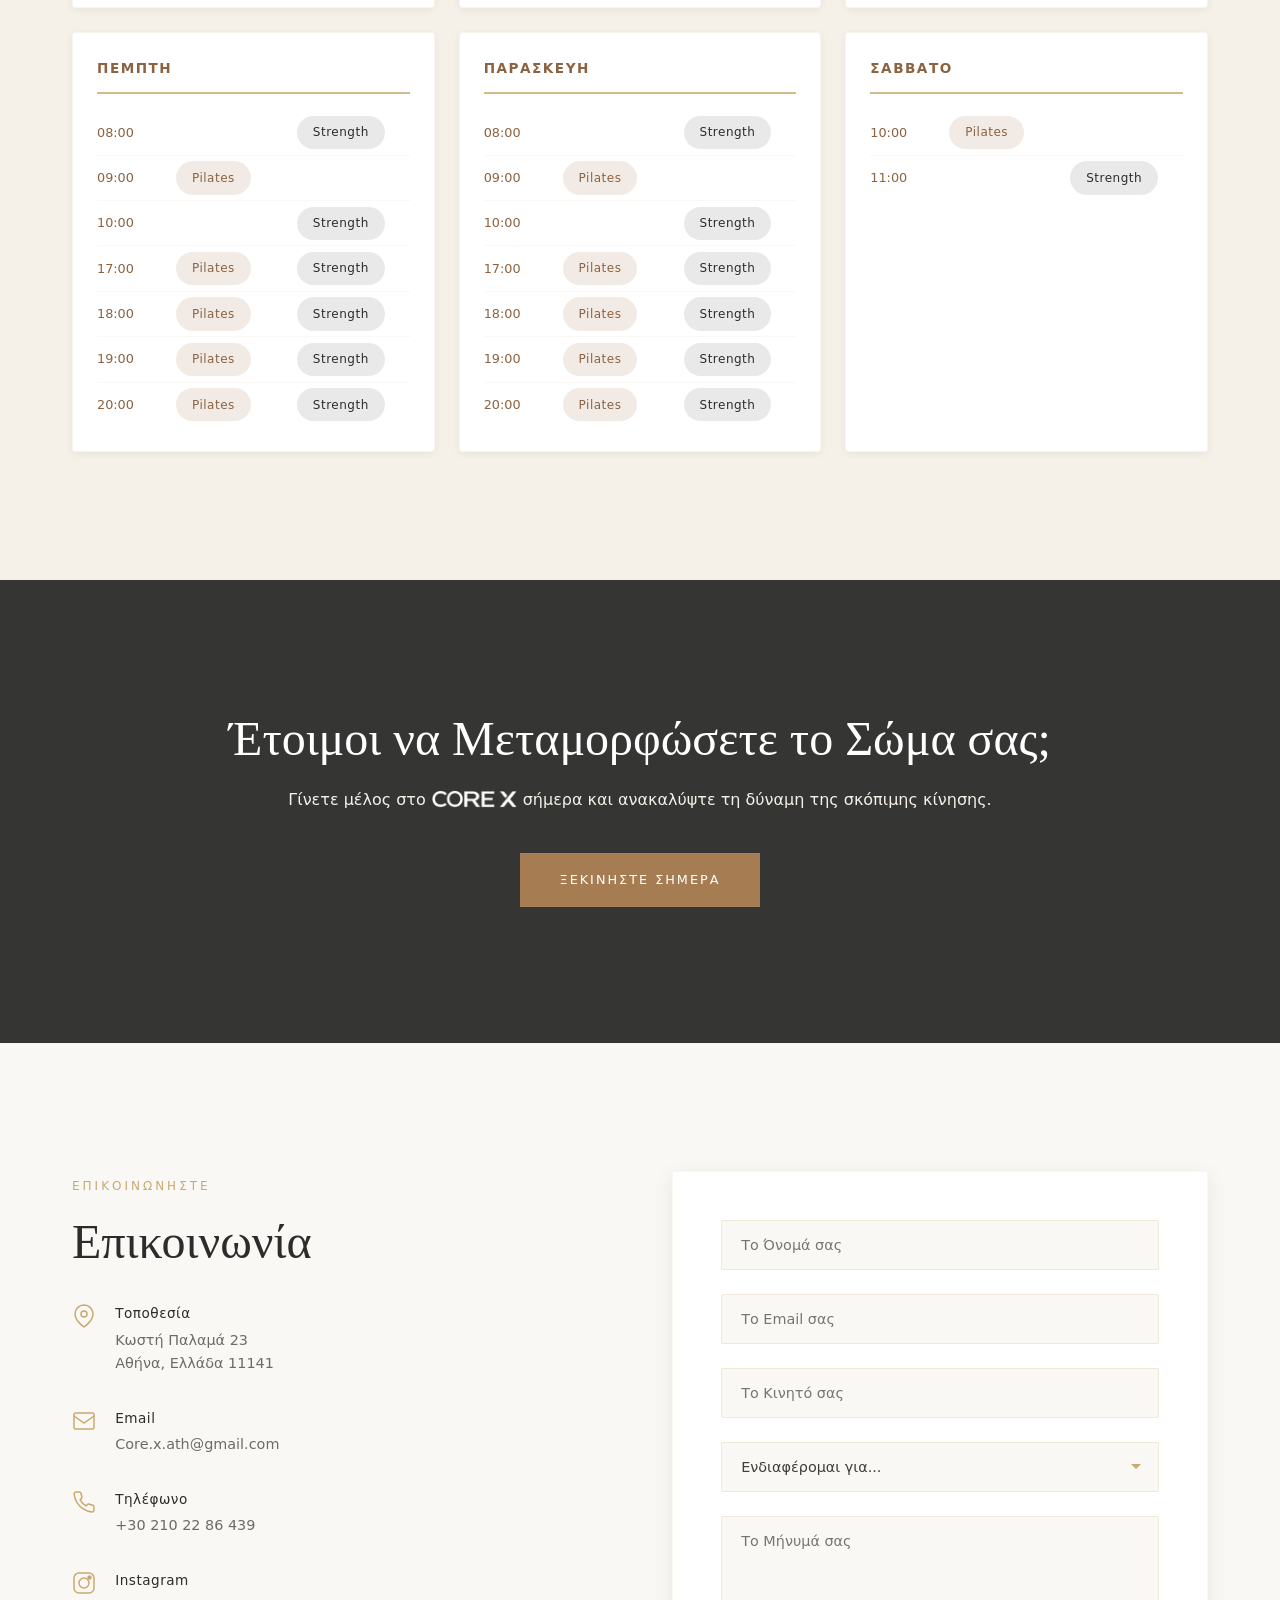
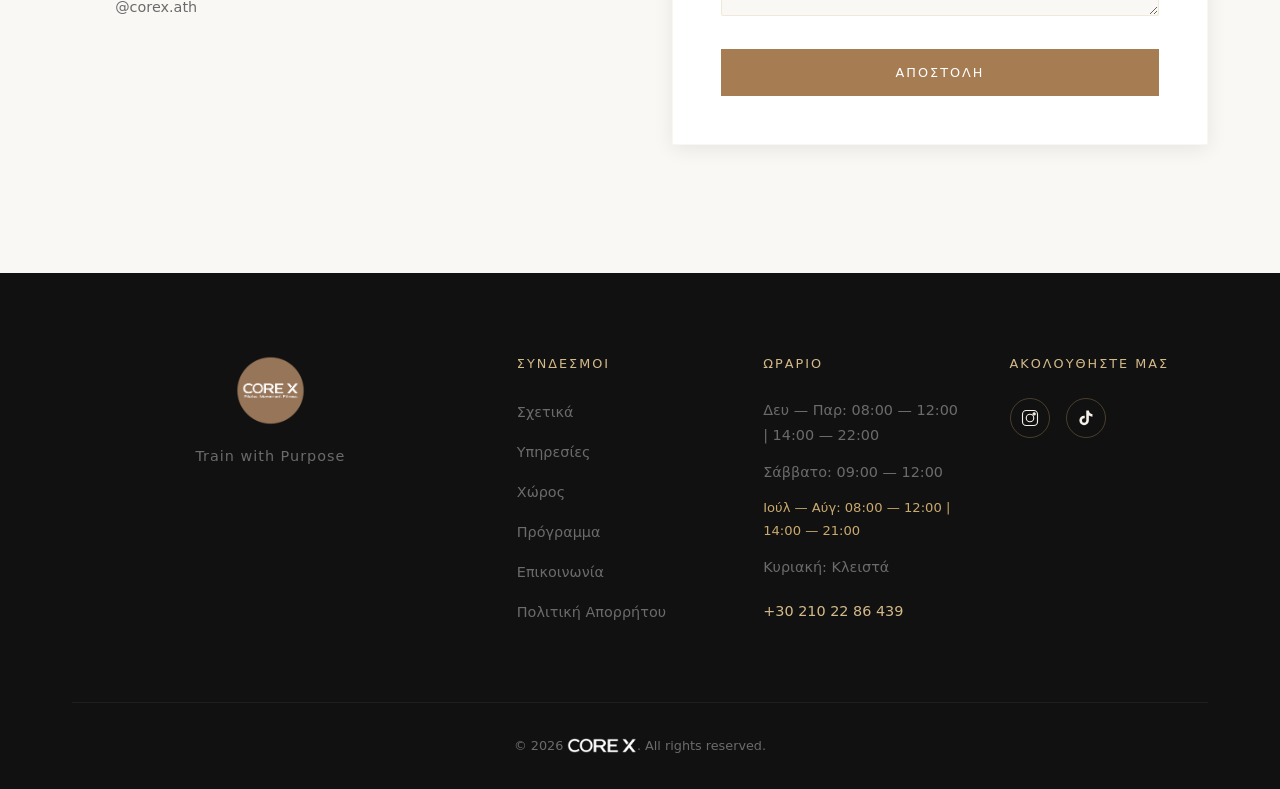
==== commit 19763340: "Add files via upload" ====
--- a/index.html
+++ b/index.html
@@ -8,6 +8,9 @@
     <meta name="keywords" content="Pilates Athens, Reformer Pilates, fitness studio Athens, strength training Greece, CORE X">
     <meta name="author" content="CORE X">
     <link rel="canonical" href="https://www.core-x.gr/">
+    <link rel="alternate" hreflang="el" href="https://www.core-x.gr/">
+    <link rel="alternate" hreflang="en" href="https://www.core-x.gr/">
+    <link rel="alternate" hreflang="x-default" href="https://www.core-x.gr/">
 
     <!-- Google Search Console verification (replace content with your actual verification code) -->
     <meta name="google-site-verification" content="YOUR_VERIFICATION_CODE_HERE">
@@ -114,7 +117,7 @@
     <!-- Hero Slideshow -->
     <section class="hero" id="home">
         <div class="hero-slides">
-            <div class="hero-slide active" style="background-image: url('Pilates_beds_1.jpg')"></div>
+            <div class="hero-slide active" style="background-image: url('Pilates_beds_1.jpg')" loading="eager"></div>
             <div class="hero-slide" style="background-image: url('Training_Area_1.jpg')"></div>
             <div class="hero-slide" style="background-image: url('Pilates_beds_close_2.jpg')"></div>
             <div class="hero-slide" style="background-image: url('Training_Area_2.jpg')"></div>
@@ -483,7 +486,7 @@
                             </div>
                             <div>
                                 <h4 data-en="Location" data-el="Τοποθεσία">Location</h4>
-                                <p><a href="https://www.google.com/maps/search/?api=1&query=Kosti+Palama+23,+Athens+11141,+Greece" target="_blank" rel="noopener noreferrer" style="color: inherit; text-decoration: none;"><span data-en="Kosti Palama 23" data-el="Κωστή Παλαμά 23">Kosti Palama 23</span><br><span data-en="Athens, Greece 11141" data-el="Αθήνα, Ελλάδα 11141">Athens, Greece 11141</span></a></p>
+                                <p><a href="https://www.google.com/maps/search/?api=1&query=Kosti+Palama+23,+Athens+11141,+Greece" target="_blank" rel="noopener noreferrer" class="address-link"><span data-en="Kosti Palama 23" data-el="Κωστή Παλαμά 23">Kosti Palama 23</span><br><span data-en="Athens, Greece 11141" data-el="Αθήνα, Ελλάδα 11141">Athens, Greece 11141</span></a></p>
                             </div>
                         </div>
                         <div class="contact-item">
--- a/styles.css
+++ b/styles.css
@@ -1437,6 +1437,17 @@
     line-height: 1.6;
 }
 
+.address-link {
+    color: inherit;
+    text-decoration: none;
+    transition: var(--transition);
+}
+
+.address-link:hover {
+    color: var(--color-gold);
+    text-decoration: underline;
+}
+
 .contact-form-wrapper {
     background: var(--color-white);
     padding: 3rem;
@@ -1793,6 +1804,7 @@
 
     .studio-gallery {
         grid-template-columns: 1fr 1fr;
+        grid-template-rows: auto;
         height: auto;
     }
 
@@ -1803,6 +1815,7 @@
     .gallery-large {
         grid-column: 1 / 3;
         grid-row: auto;
+        height: 300px;
     }
 
     .testimonials-grid {
@@ -2010,6 +2023,19 @@
         right: 4rem;
         top: 1.5rem;
     }
+
+    .studio-gallery {
+        grid-template-columns: 1fr;
+    }
+
+    .gallery-large {
+        grid-column: auto;
+        height: 280px;
+    }
+
+    .gallery-item {
+        height: 220px;
+    }
 }
 
 /* ============================================
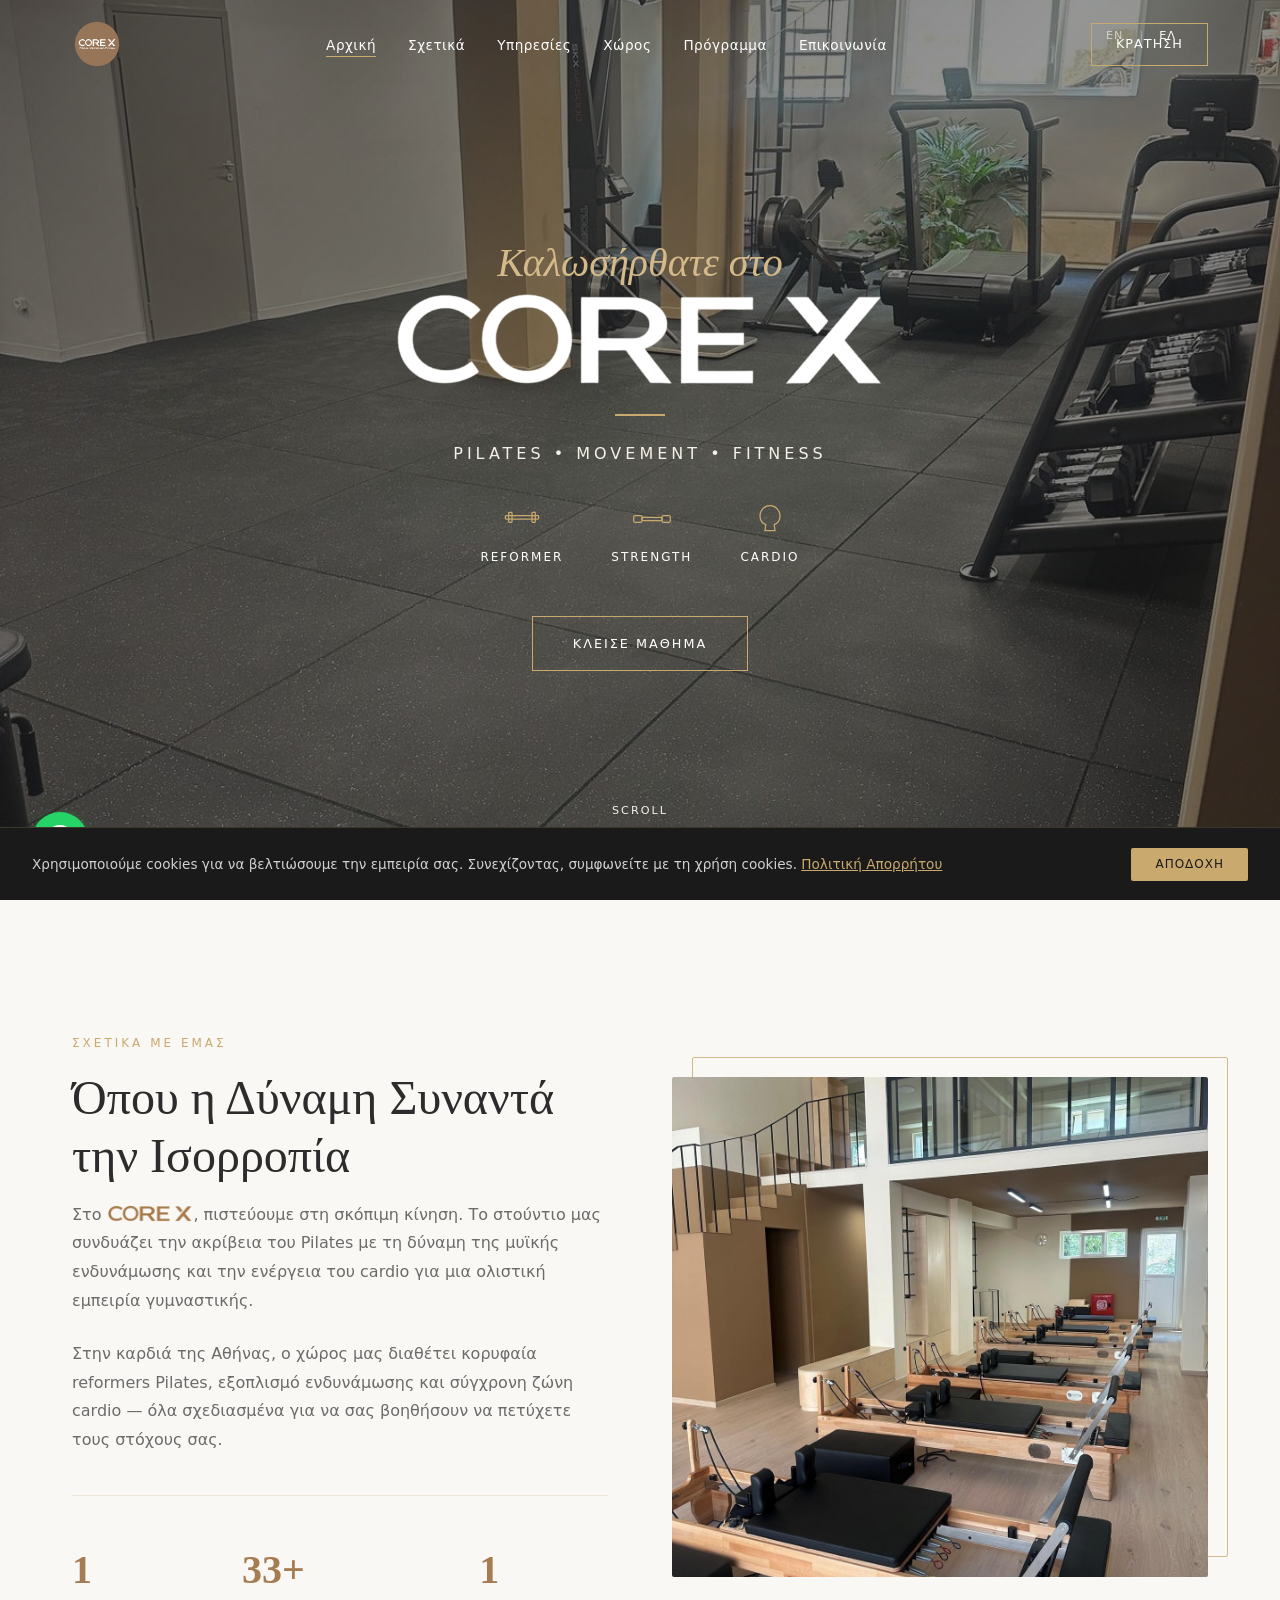
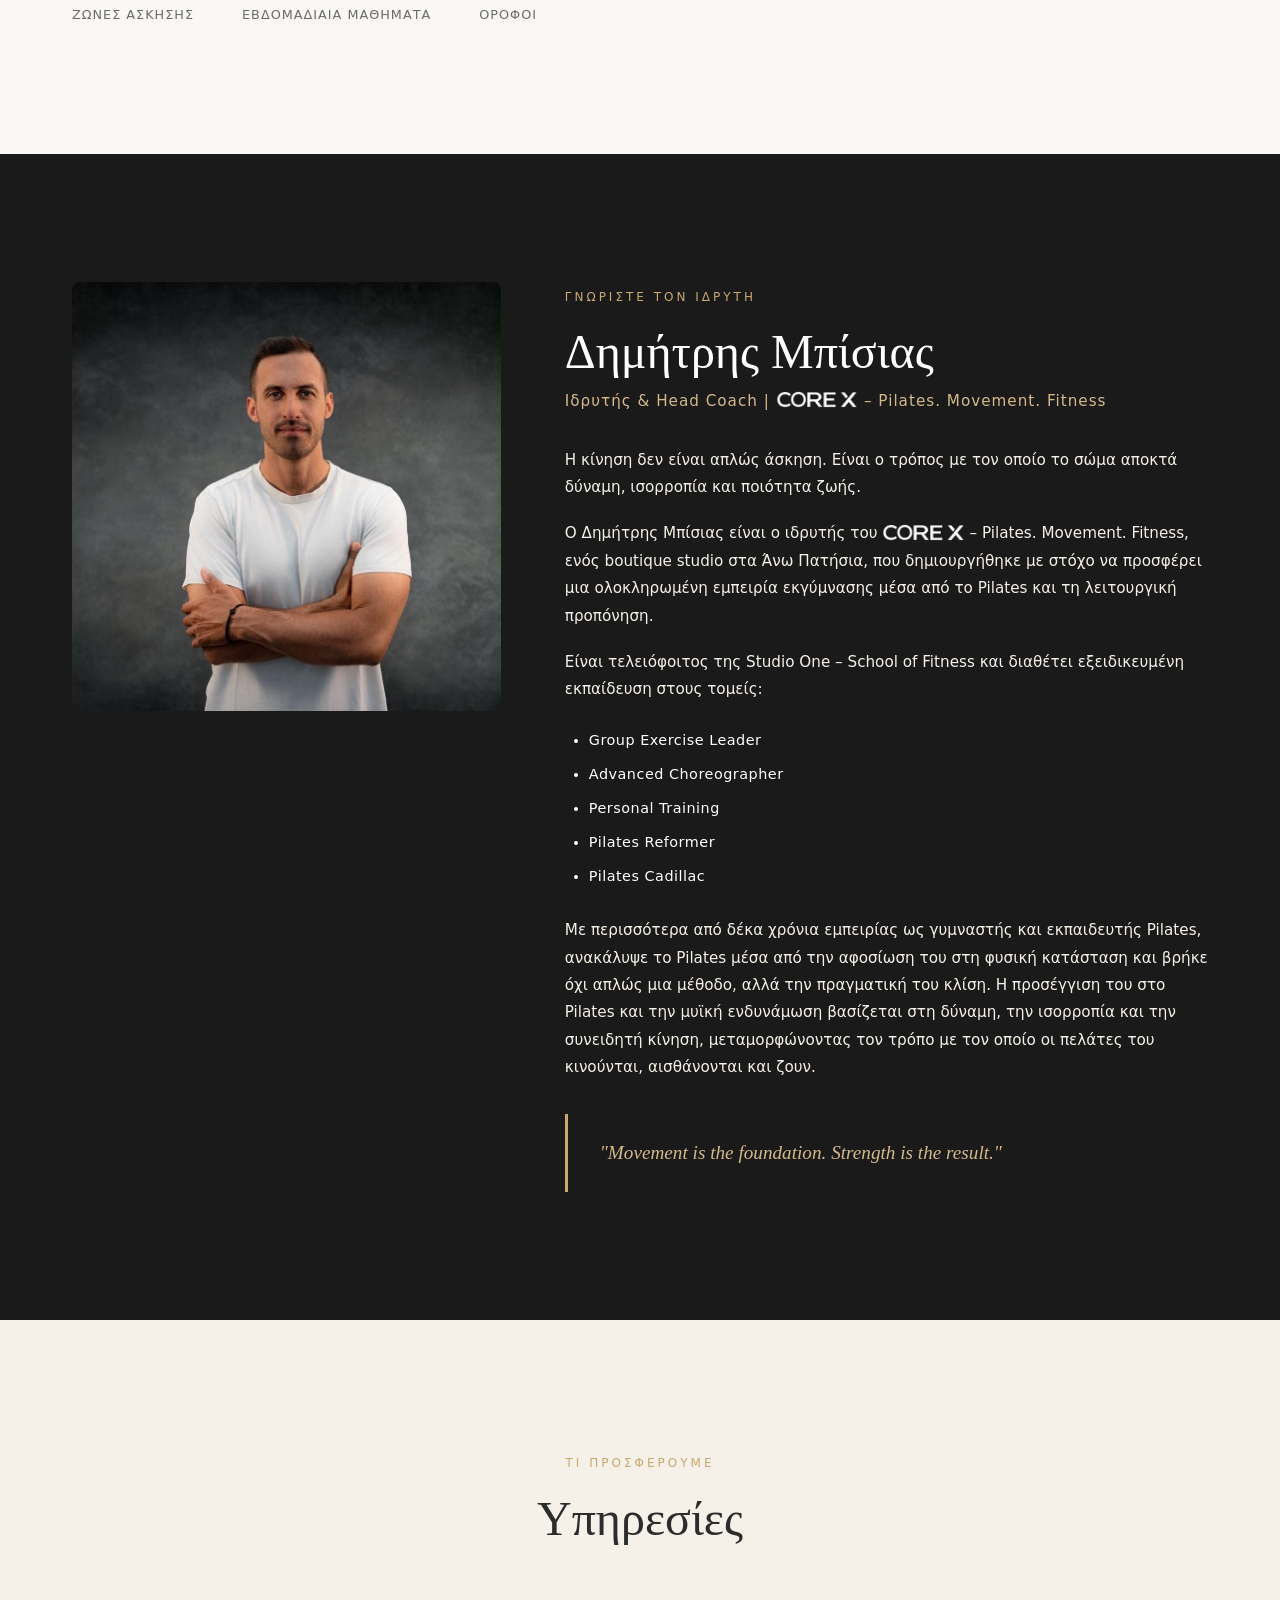
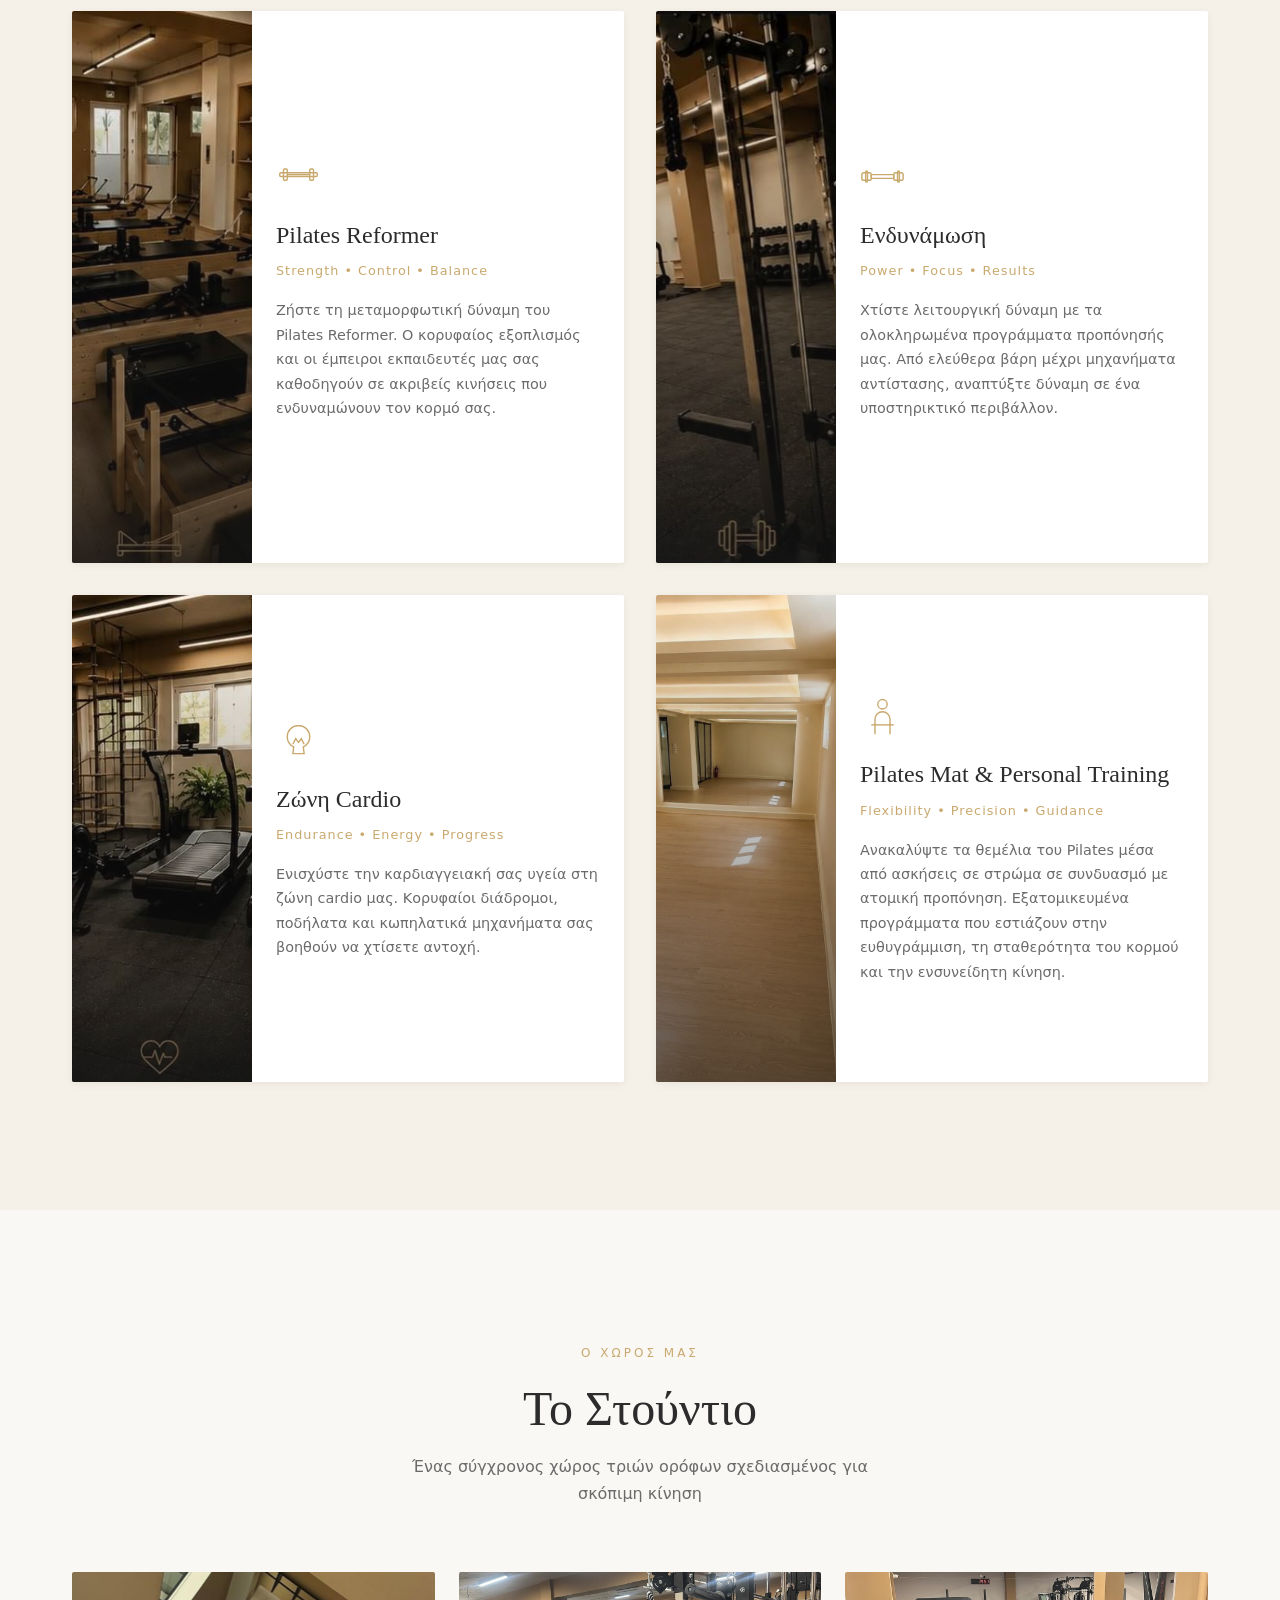
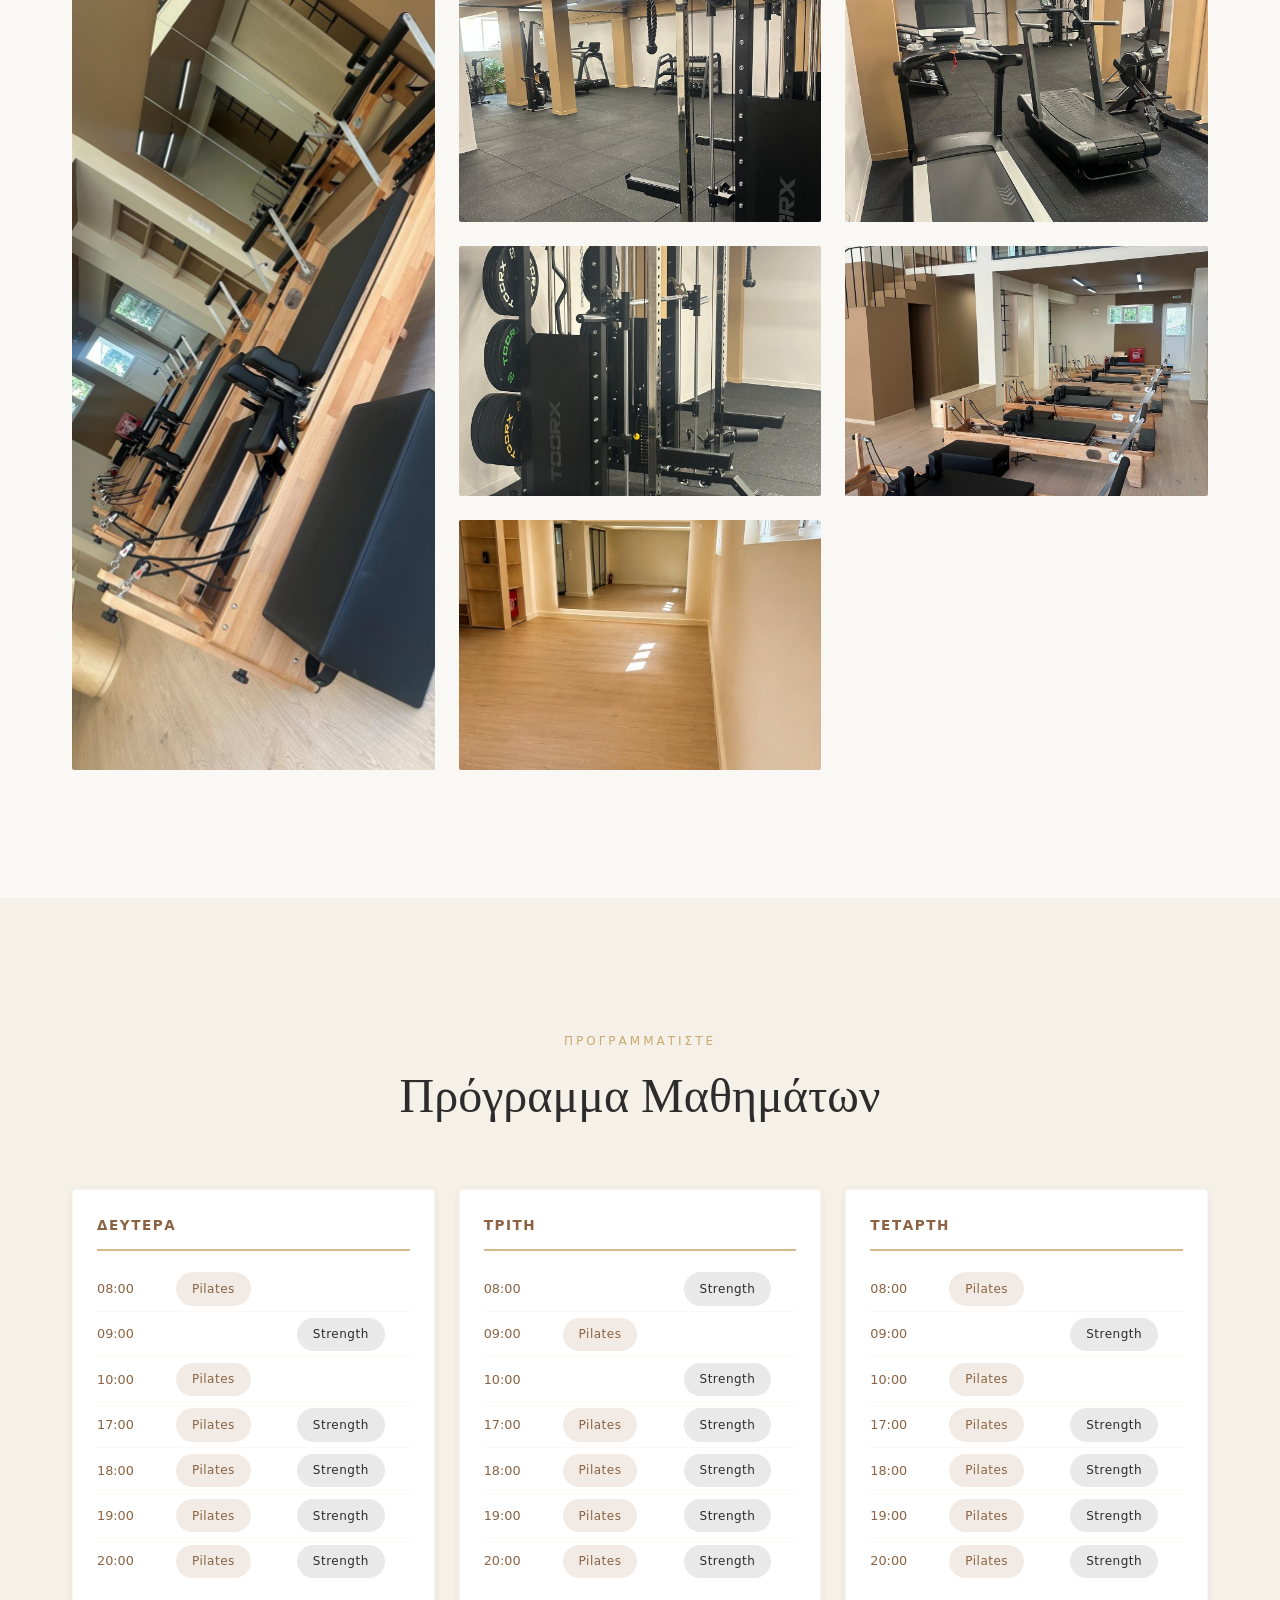
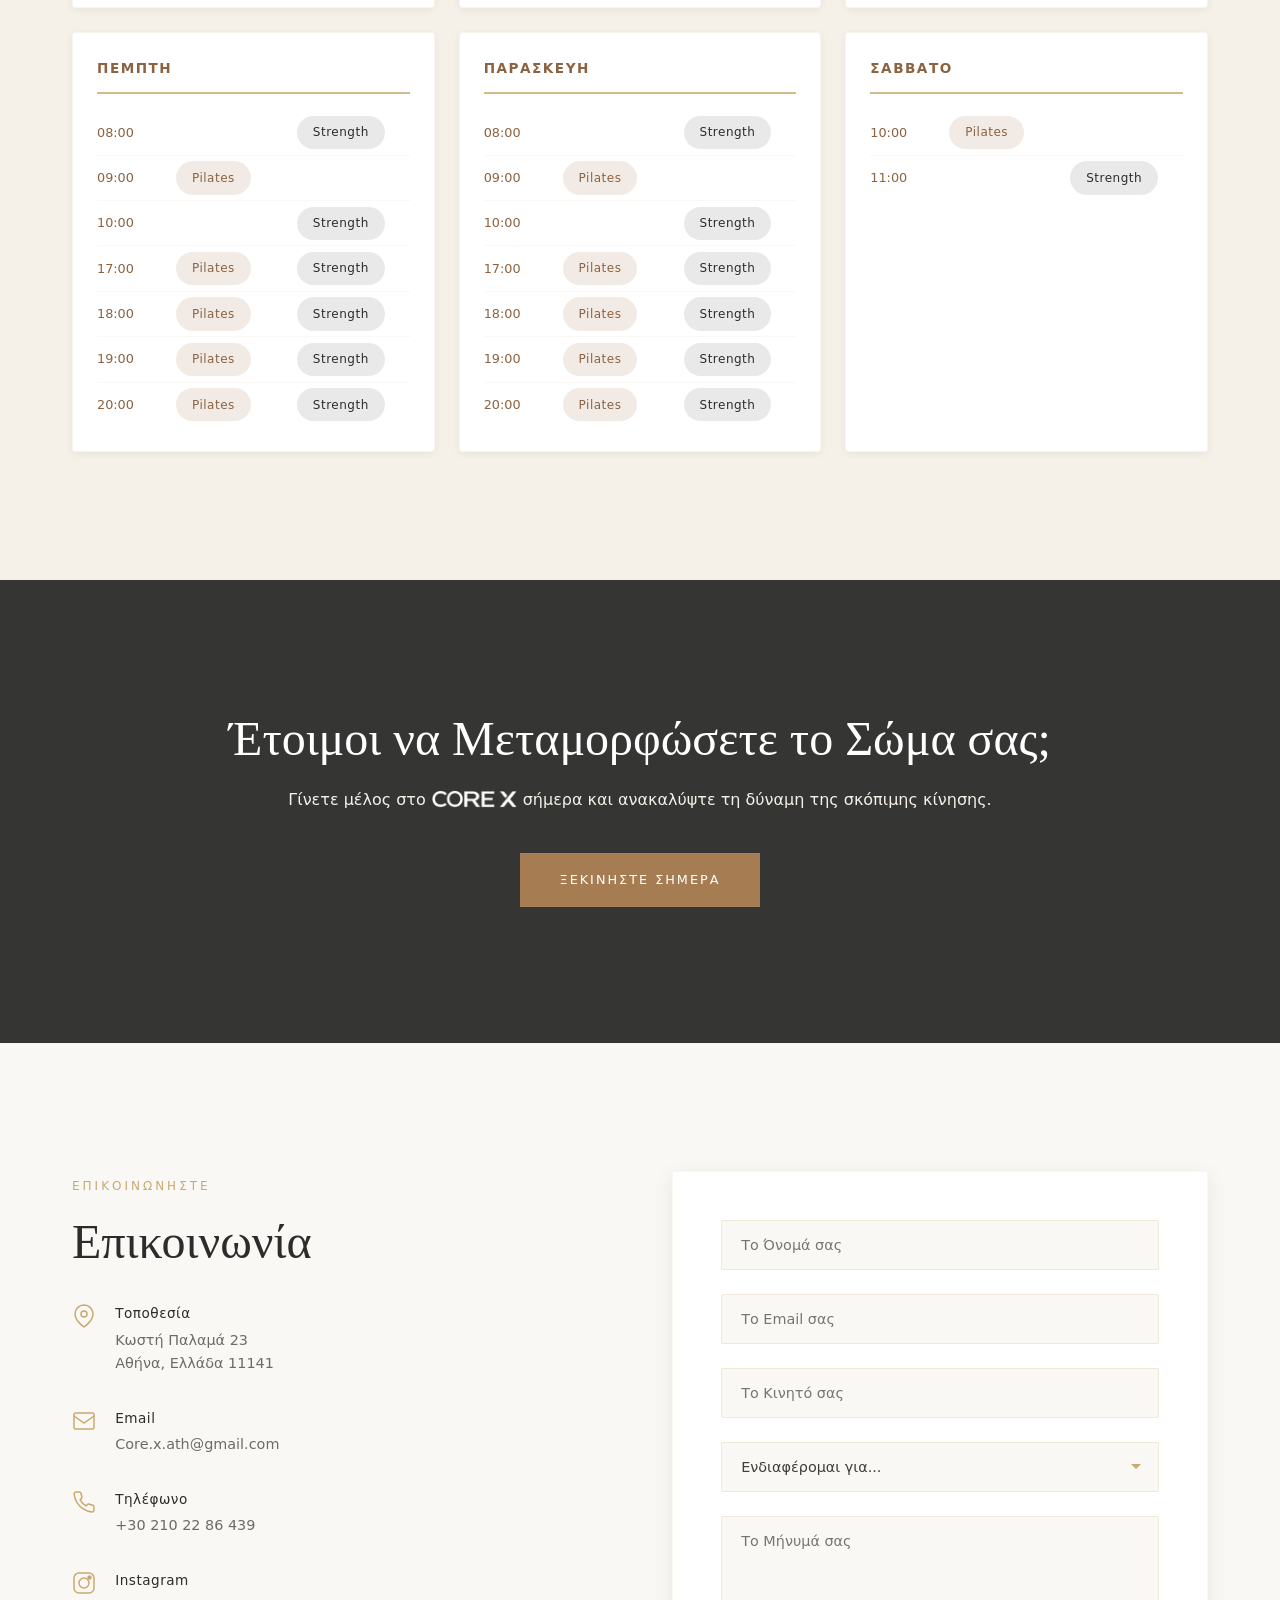
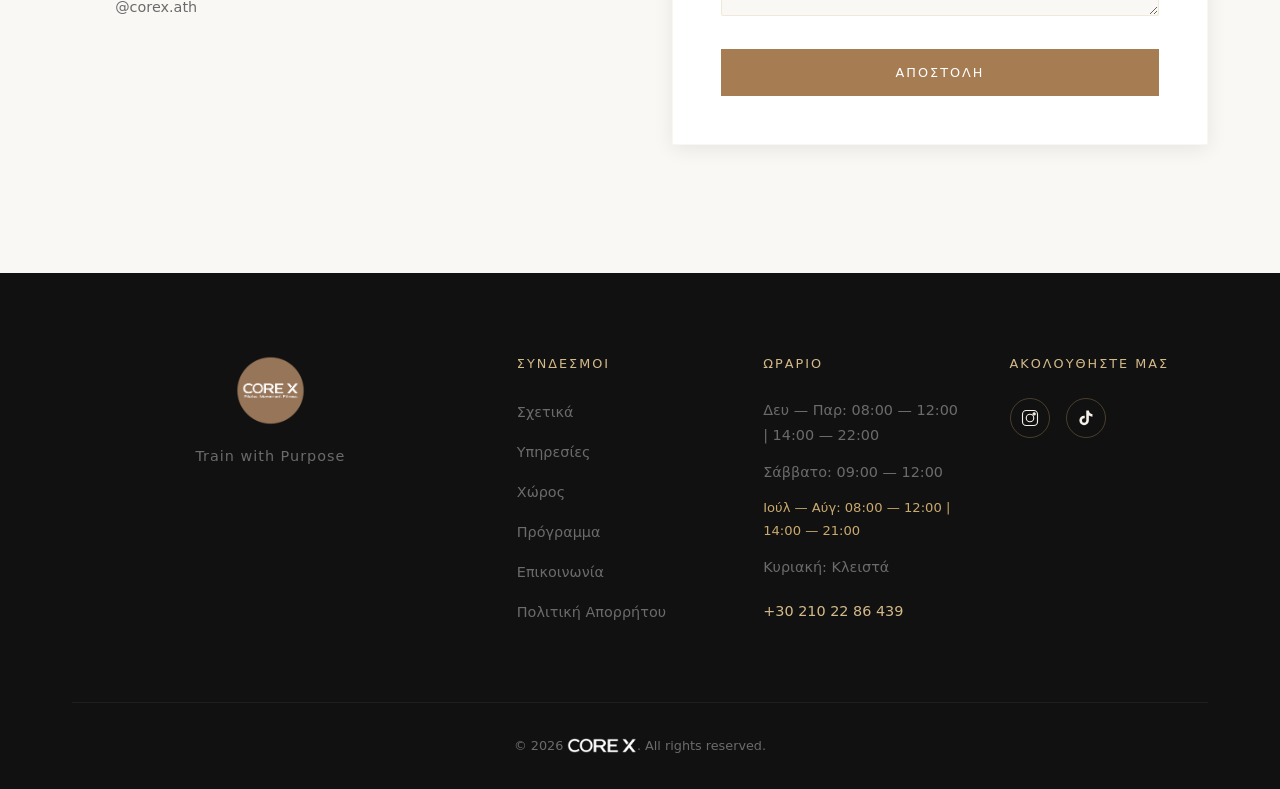
==== commit 02ced986: "Add files via upload" ====
--- a/index.html
+++ b/index.html
@@ -55,6 +55,7 @@
     <meta name="theme-color" content="#A67C52">
     <link rel="preconnect" href="https://fonts.googleapis.com">
     <link rel="preconnect" href="https://fonts.gstatic.com" crossorigin>
+    <link rel="preload" as="image" href="Pilates_beds_1.jpg">
     <link href="https://fonts.googleapis.com/css2?family=Montserrat:wght@200;700&display=swap" rel="stylesheet">
     <link rel="stylesheet" href="styles.css">
 
@@ -117,13 +118,13 @@
     <!-- Hero Slideshow -->
     <section class="hero" id="home">
         <div class="hero-slides">
-            <div class="hero-slide active" style="background-image: url('Pilates_beds_1.jpg')" loading="eager"></div>
-            <div class="hero-slide" style="background-image: url('Training_Area_1.jpg')"></div>
-            <div class="hero-slide" style="background-image: url('Pilates_beds_close_2.jpg')"></div>
-            <div class="hero-slide" style="background-image: url('Training_Area_2.jpg')"></div>
-            <div class="hero-slide" style="background-image: url('Pilates_beds_overview_1.jpg')"></div>
-            <div class="hero-slide" style="background-image: url('Training_Area_3.jpg')"></div>
-            <div class="hero-slide" style="background-image: url('weight_lifting_2.jpg')"></div>
+            <div class="hero-slide active" style="background-image: url('Pilates_beds_1.jpg')"></div>
+            <div class="hero-slide" data-bg="Training_Area_1.jpg"></div>
+            <div class="hero-slide" data-bg="Pilates_beds_close_2.jpg"></div>
+            <div class="hero-slide" data-bg="Training_Area_2.jpg"></div>
+            <div class="hero-slide" data-bg="Pilates_beds_overview_1.jpg"></div>
+            <div class="hero-slide" data-bg="Training_Area_3.jpg"></div>
+            <div class="hero-slide" data-bg="weight_lifting_2.jpg"></div>
         </div>
         <div class="hero-overlay"></div>
         <div class="hero-content">
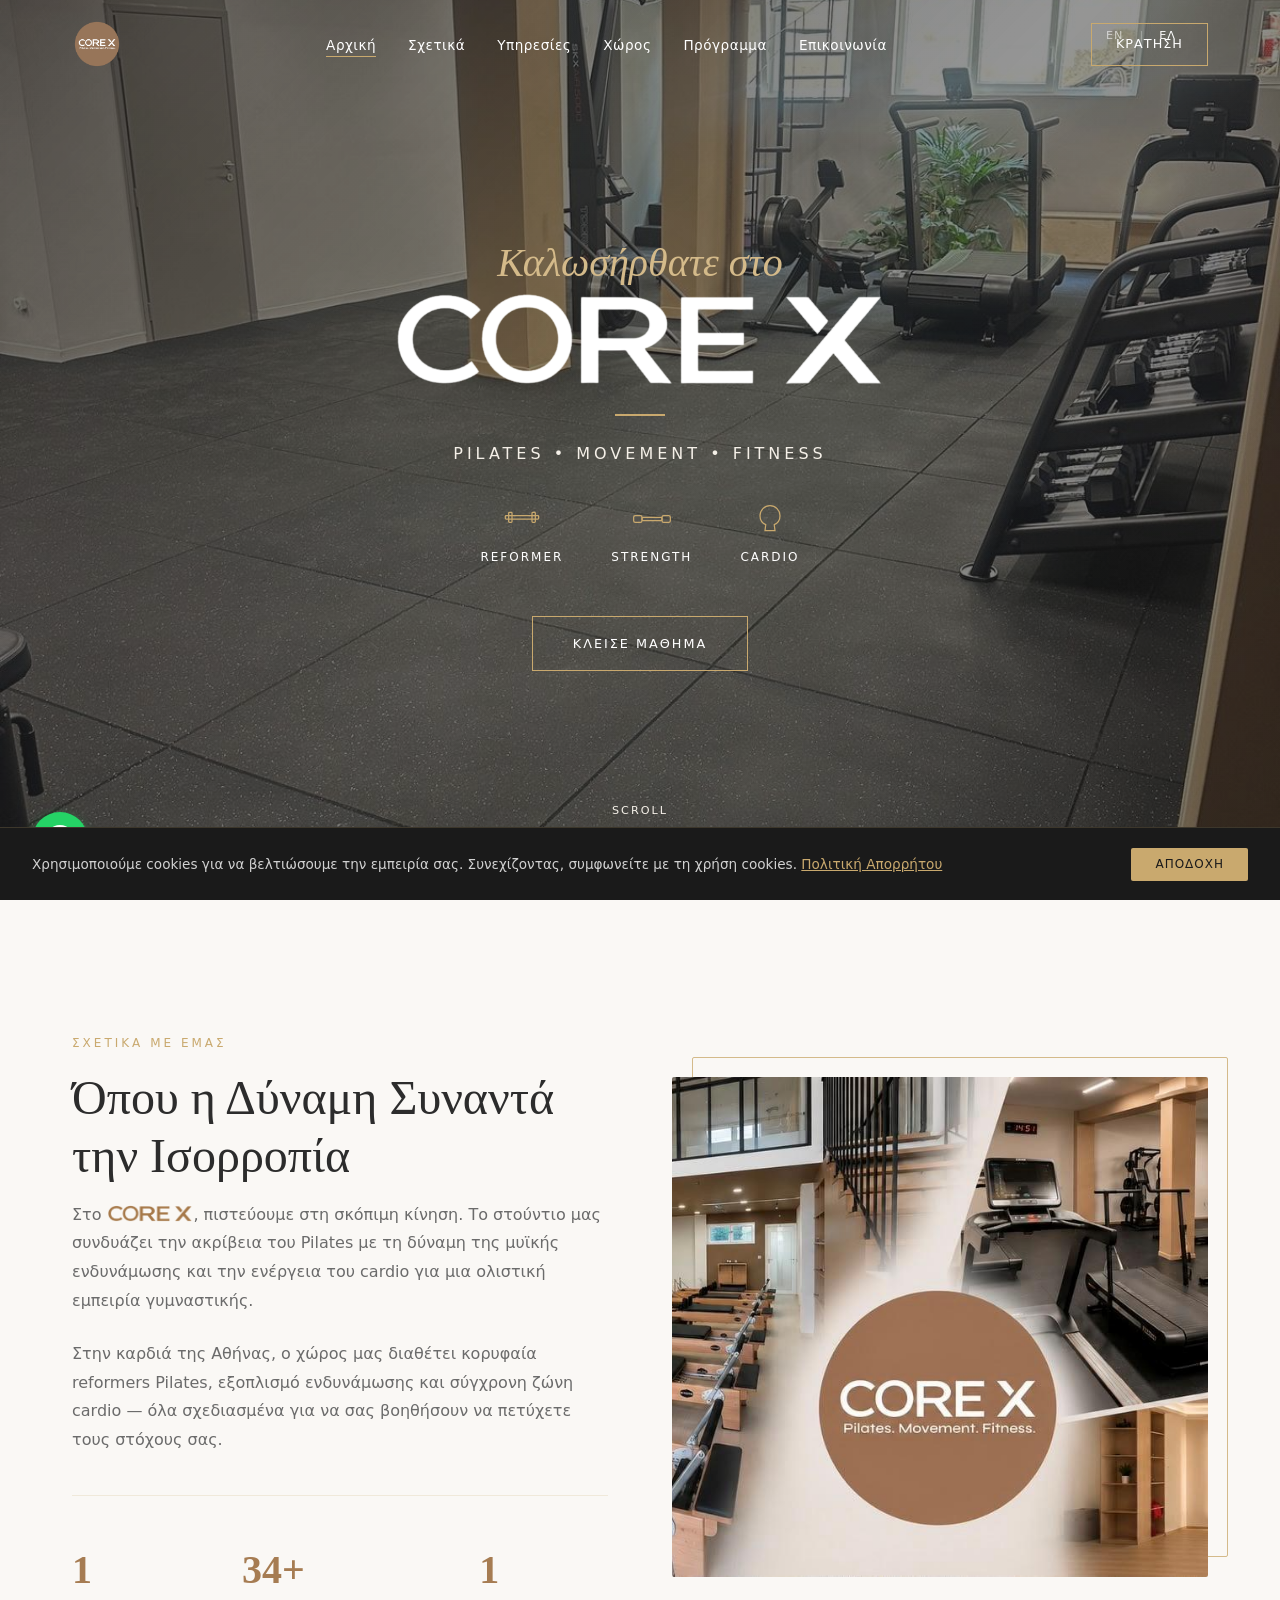
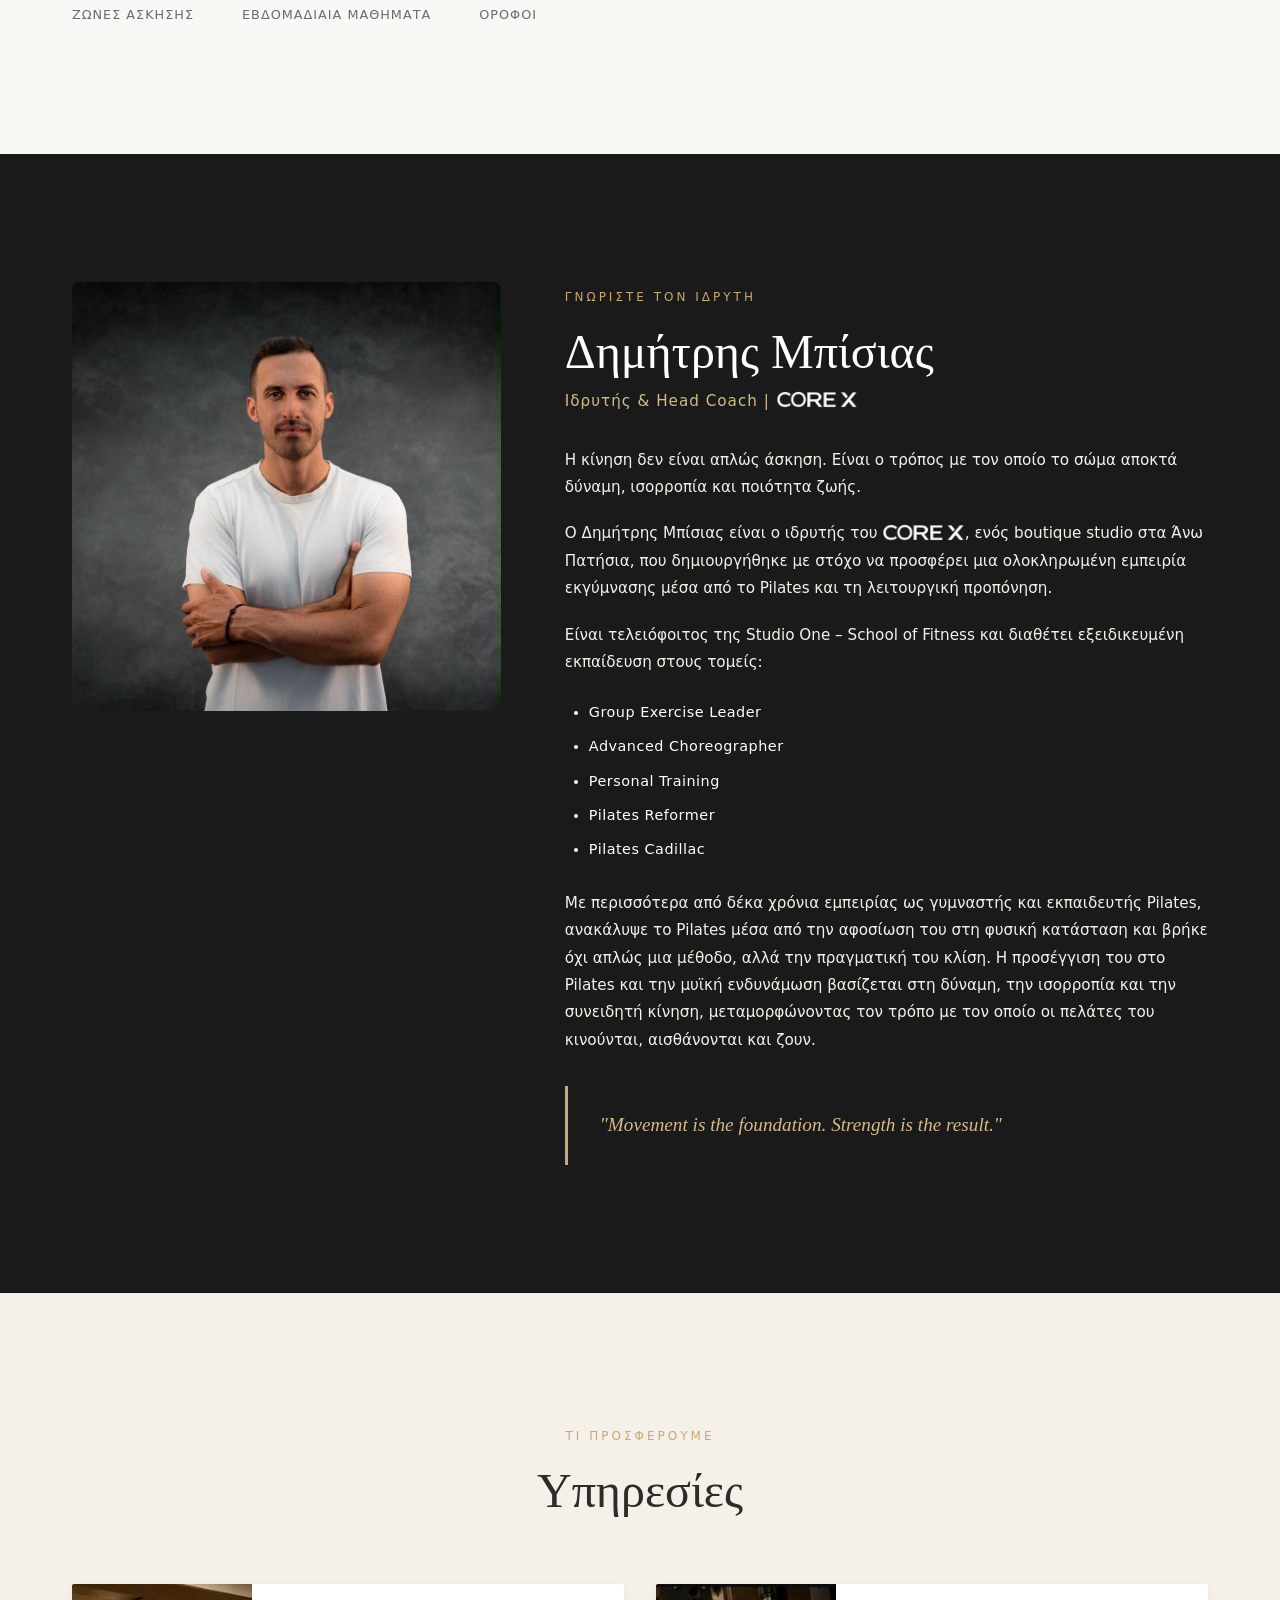
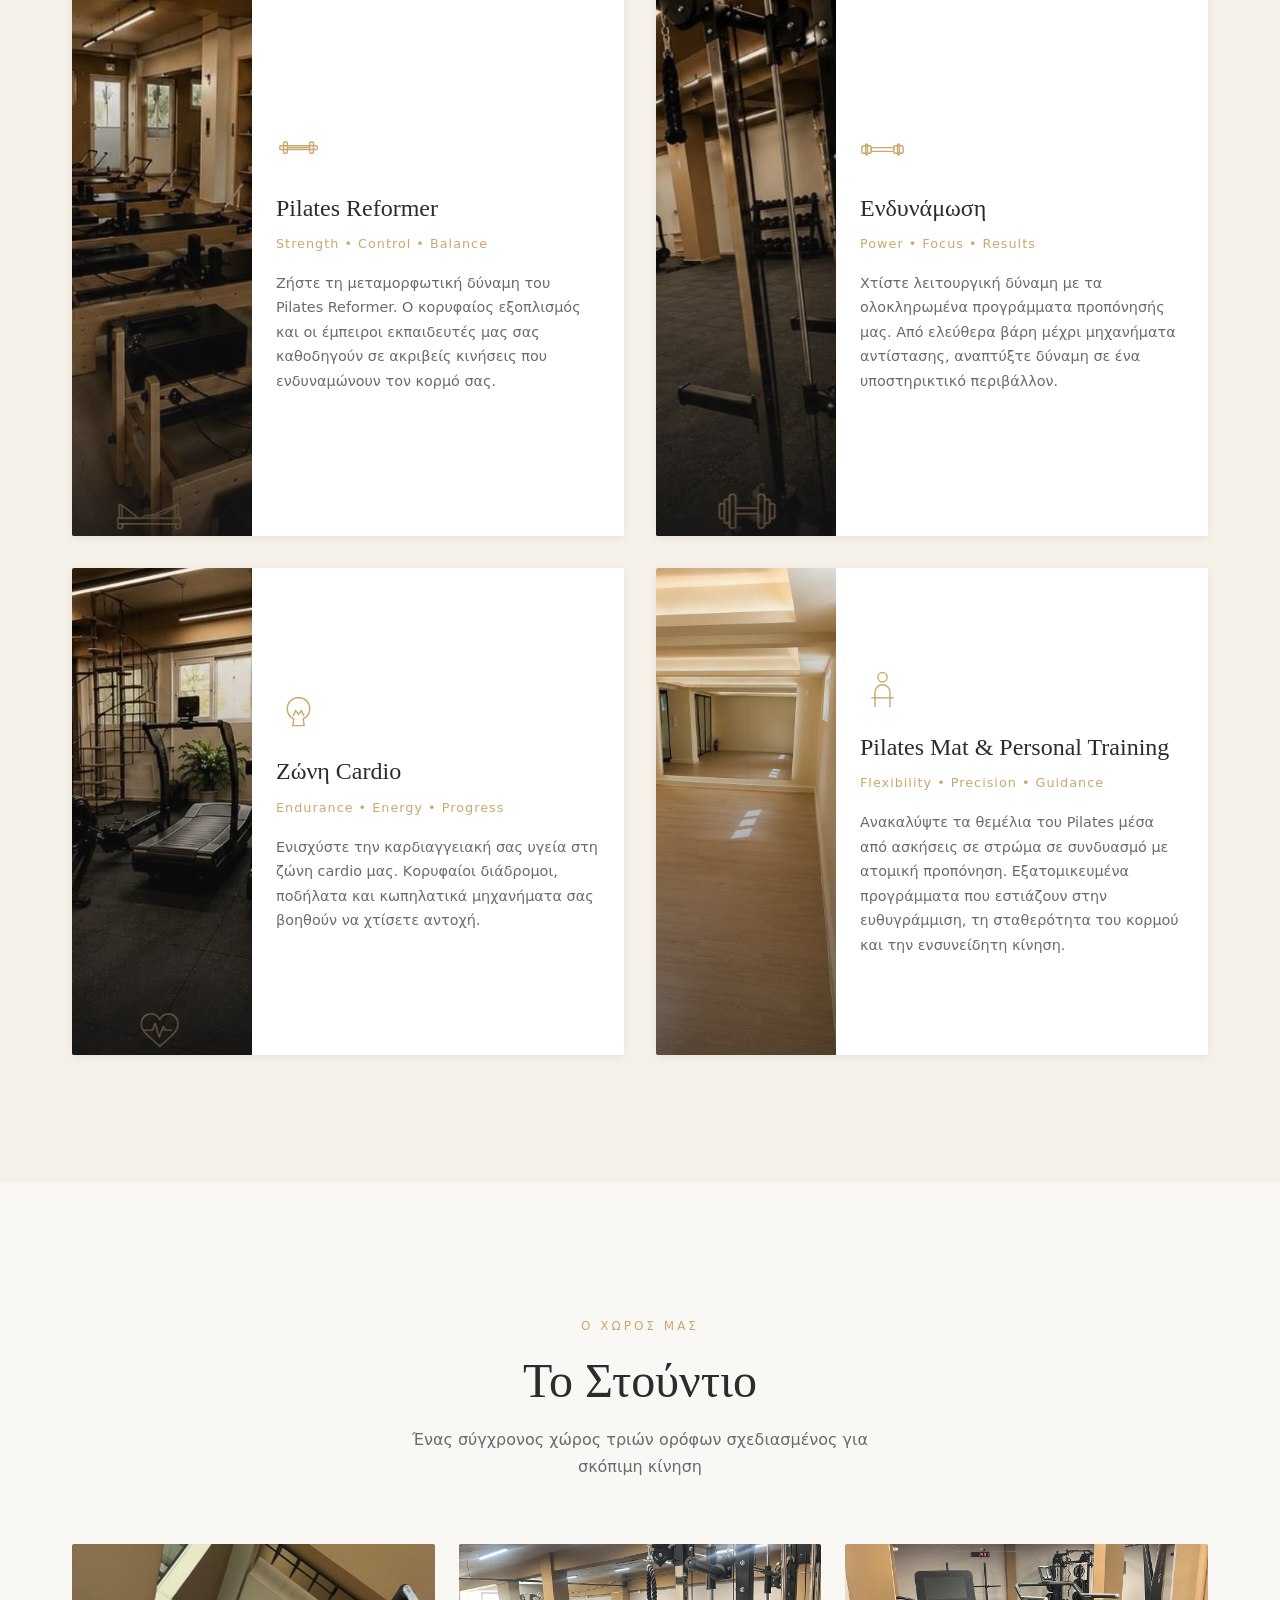
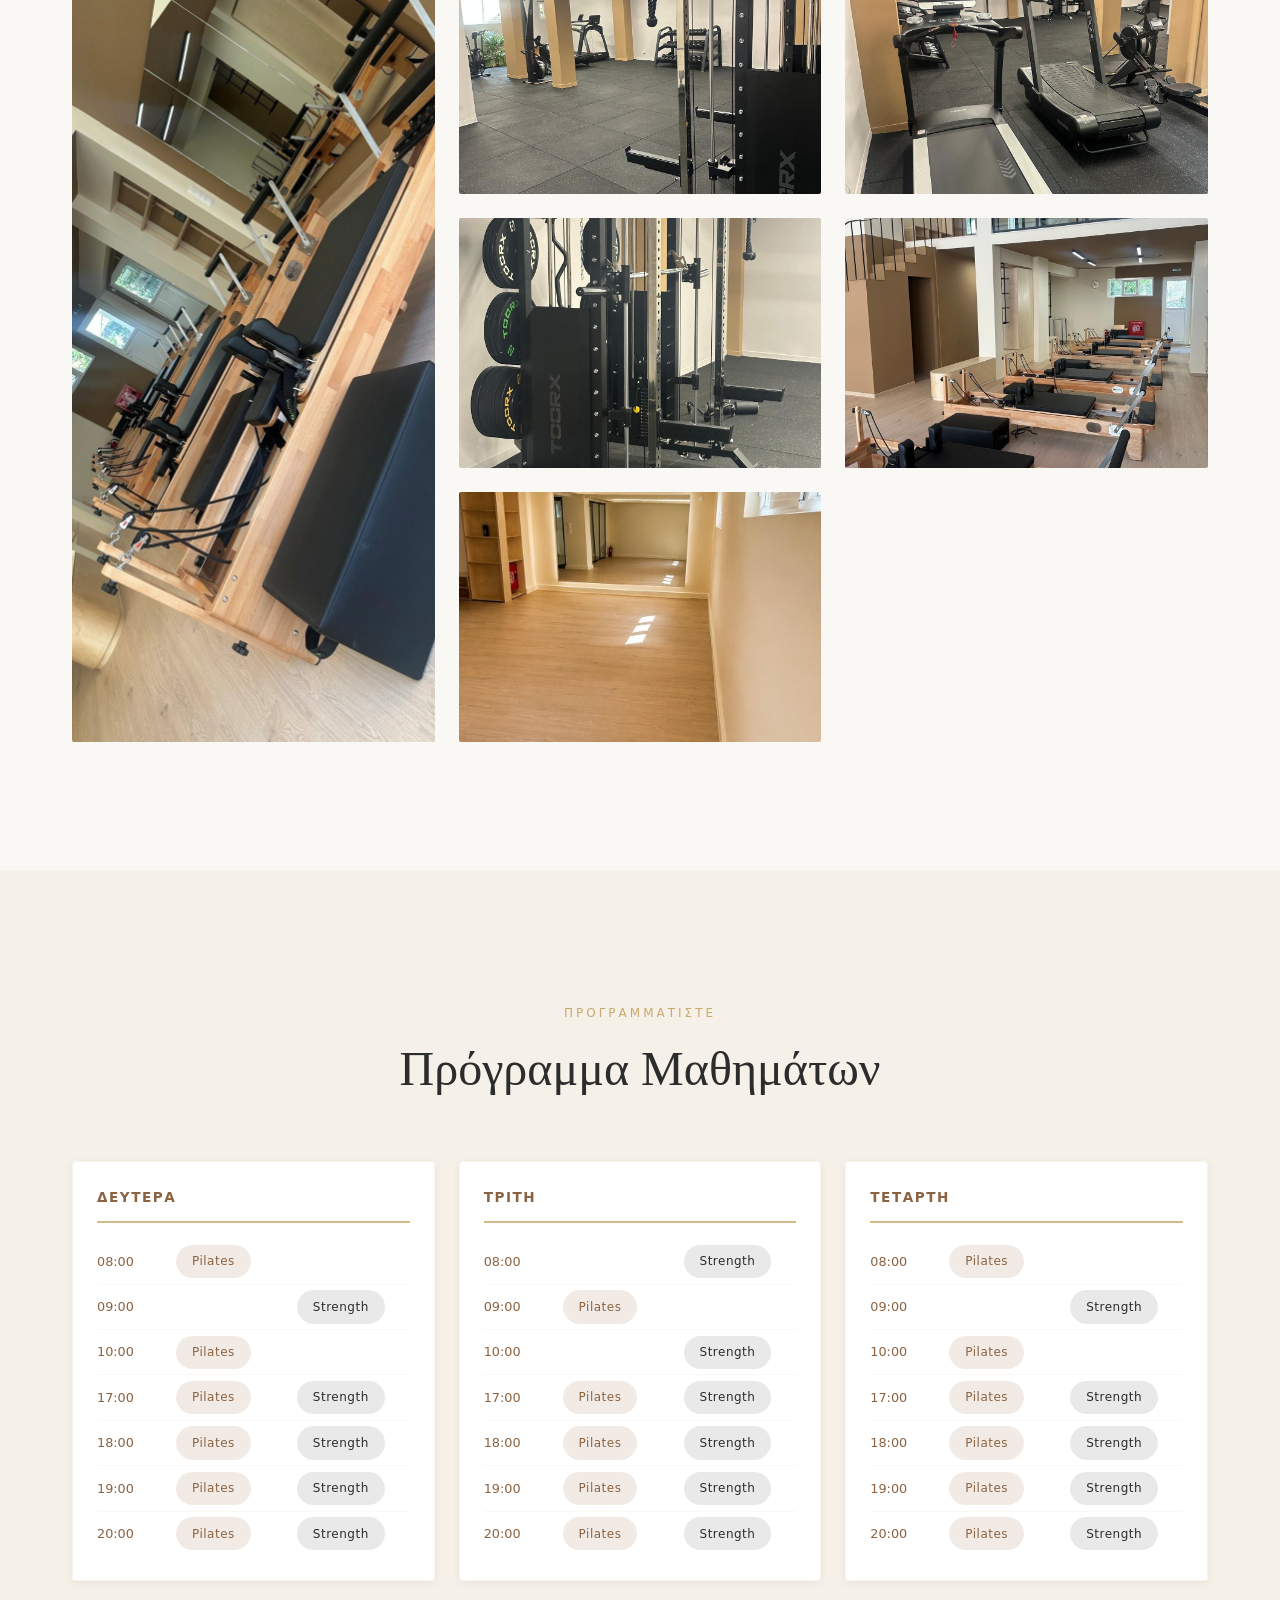
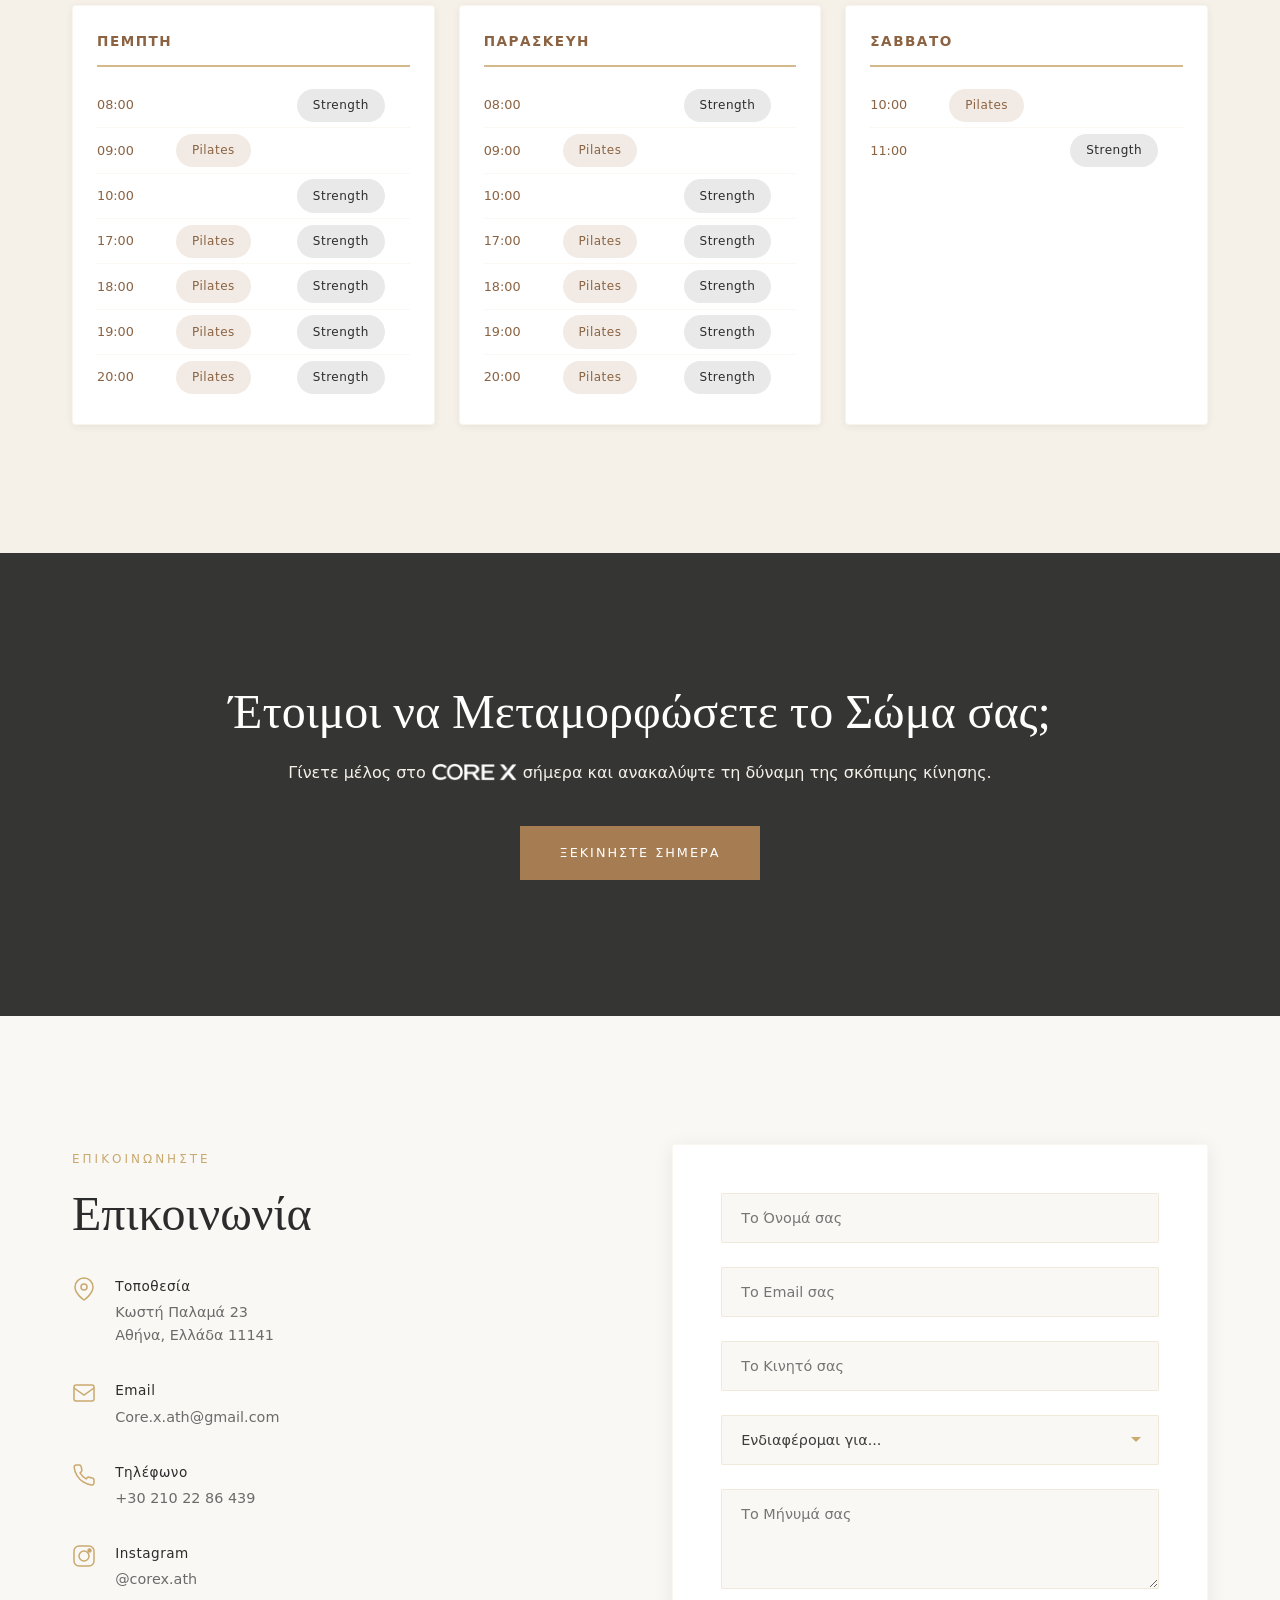
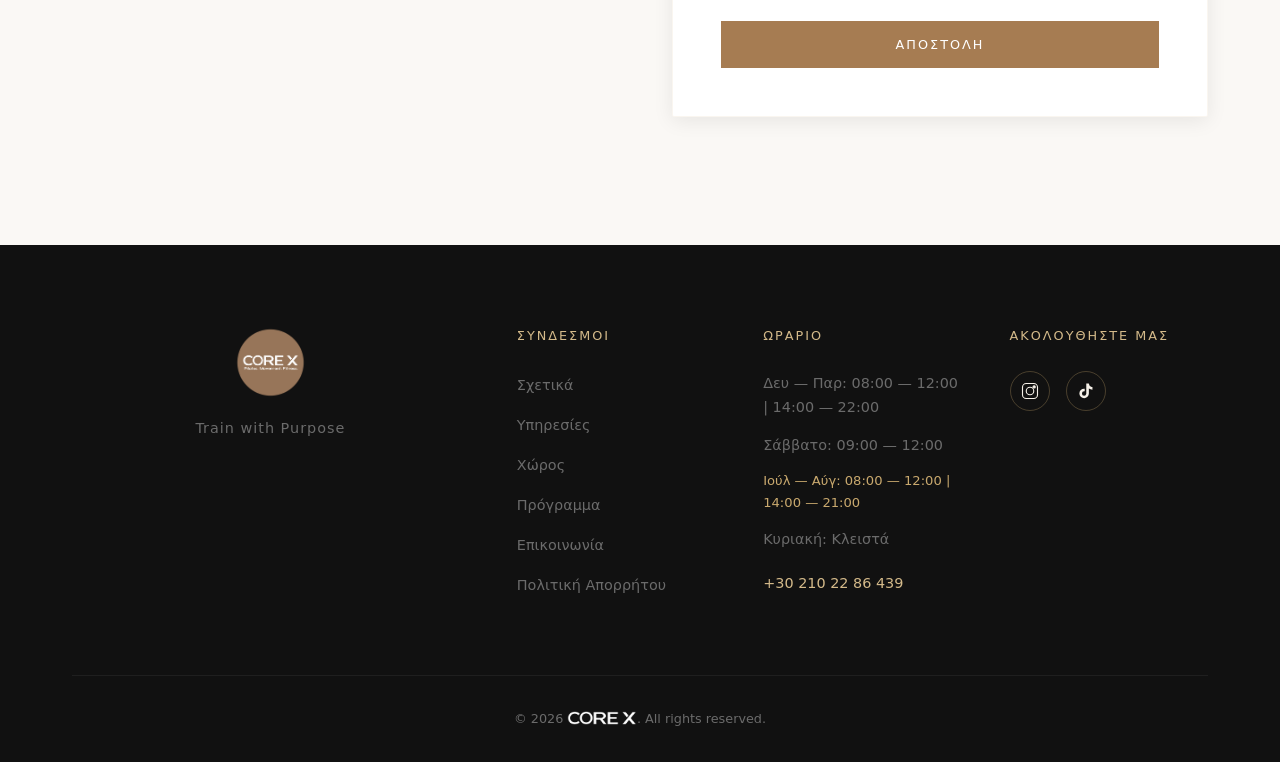
==== commit e81e8f42: "Add files via upload" ====
--- a/index.html
+++ b/index.html
@@ -187,7 +187,7 @@
                     </div>
                 </div>
                 <div class="about-image reveal">
-                    <img src="Pilates_beds_1.jpg" alt="CORE X Studio Interior" loading="lazy" width="1512" height="2016">
+                    <img src="studio_overview.jpg" alt="CORE X Studio Interior" loading="lazy">
                 </div>
             </div>
         </div>
@@ -203,14 +203,14 @@
                 <div class="founder-content reveal">
                     <span class="section-label" data-en="Meet the Founder" data-el="Γνωρίστε τον Ιδρυτή">Meet the Founder</span>
                     <h2 class="section-title" data-en="Dimitris Bisias" data-el="Δημήτρης Μπίσιας">Dimitris Bisias</h2>
-                    <p class="founder-role" data-en="Founder & Head Coach | CORE X – Pilates. Movement. Fitness" data-el="Ιδρυτής & Head Coach | CORE X – Pilates. Movement. Fitness">Founder & Head Coach | CORE X – Pilates. Movement. Fitness</p>
+                    <p class="founder-role" data-en="Founder & Head Coach | CORE X" data-el="Ιδρυτής & Head Coach | CORE X">Founder & Head Coach | CORE X</p>
 
                     <p class="founder-text" data-en="Movement is not just exercise. It is the way the body gains strength, balance and quality of life." data-el="Η κίνηση δεν είναι απλώς άσκηση. Είναι ο τρόπος με τον οποίο το σώμα αποκτά δύναμη, ισορροπία και ποιότητα ζωής.">
                         <em data-en="Movement is not just exercise. It is the way the body gains strength, balance and quality of life." data-el="Η κίνηση δεν είναι απλώς άσκηση. Είναι ο τρόπος με τον οποίο το σώμα αποκτά δύναμη, ισορροπία και ποιότητα ζωής.">Movement is not just exercise. It is the way the body gains strength, balance and quality of life.</em>
                     </p>
 
-                    <p class="founder-text" data-en="Dimitris Bisias is the founder of CORE X – Pilates. Movement. Fitness, a boutique studio in Ano Patisia, created with the goal of offering a complete training experience through Pilates and functional training." data-el="Ο Δημήτρης Μπίσιας είναι ο ιδρυτής του CORE X – Pilates. Movement. Fitness, ενός boutique studio στα Άνω Πατήσια, που δημιουργήθηκε με στόχο να προσφέρει μια ολοκληρωμένη εμπειρία εκγύμνασης μέσα από το Pilates και τη λειτουργική προπόνηση.">
-                        Dimitris Bisias is the founder of CORE X – Pilates. Movement. Fitness, a boutique studio in Ano Patisia, created with the goal of offering a complete training experience through Pilates and functional training.
+                    <p class="founder-text" data-en="Dimitris Bisias is the founder of CORE X, a boutique studio in Ano Patisia, created with the goal of offering a complete training experience through Pilates and functional training." data-el="Ο Δημήτρης Μπίσιας είναι ο ιδρυτής του CORE X, ενός boutique studio στα Άνω Πατήσια, που δημιουργήθηκε με στόχο να προσφέρει μια ολοκληρωμένη εμπειρία εκγύμνασης μέσα από το Pilates και τη λειτουργική προπόνηση.">
+                        Dimitris Bisias is the founder of CORE X, a boutique studio in Ano Patisia, created with the goal of offering a complete training experience through Pilates and functional training.
                     </p>
 
                     <p class="founder-text" data-en="He is a graduate of Studio One – School of Fitness with specialized training in:" data-el="Είναι τελειόφοιτος της Studio One – School of Fitness και διαθέτει εξειδικευμένη εκπαίδευση στους τομείς:">
